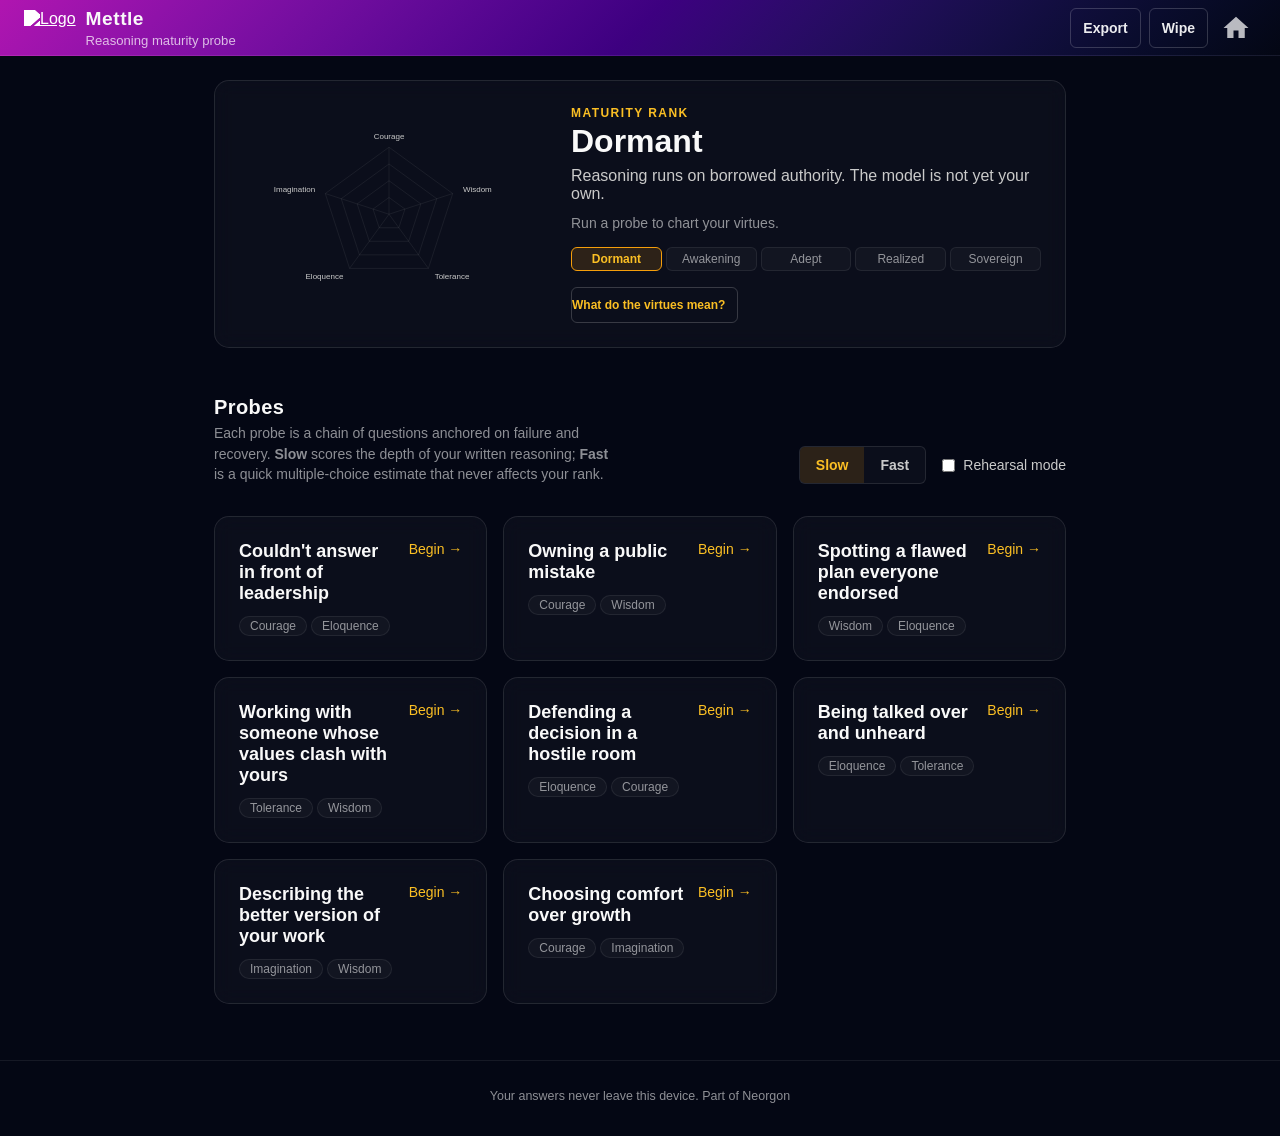
==== index.html @ 820683f6 "feat(header): adopt Neorgon Header Kit (app mode); includes pending viz-kit work" ====
<!DOCTYPE html>
<html lang="en">
<head>
  <meta charset="UTF-8">
  <meta name="viewport" content="width=device-width, initial-scale=1.0">
  <title>Mettle | Reasoning Maturity Probe</title>
  <meta name="description" content="Probe how you reason under pressure. Chained questions anchored on failure and recovery score the depth of your thinking, not the answer you pick.">
  <meta property="og:title" content="Mettle: Reasoning Maturity Probe">
  <meta property="og:description" content="Test your mettle. Earn a maturity rank from how deeply you reason, not what you say.">
  <meta property="og:type" content="website">
  <meta property="og:url" content="https://mettle.neorgon.com/">
  <meta property="og:site_name" content="Neorgon">
  <meta name="twitter:card" content="summary_large_image">
  <meta name="twitter:title" content="Mettle: Reasoning Maturity Probe">
  <meta name="twitter:description" content="Test your mettle. Earn a maturity rank from how deeply you reason.">
  <meta name="robots" content="index, follow">
  <link rel="canonical" href="https://mettle.neorgon.com/">
  <meta property="og:locale" content="en_US">
  <meta name="theme-color" content="#040714">
  <meta property="og:image" content="https://mettle.neorgon.com/og-preview.jpg">
  <meta property="og:image:width" content="1200">
  <meta property="og:image:height" content="630">
  <meta name="twitter:image" content="https://mettle.neorgon.com/og-preview.jpg">
  <link rel="icon" type="image/x-icon" href="https://pub-b597cd281a384f98a47e1f043a6c4160.r2.dev/v1.0.0/favicon.ico" />
  <link rel="stylesheet" href="css/viz.css">
  <link rel="stylesheet" href="css/style.css">
  <!-- Neorgon Header Kit (vendored; ?header=live swaps CSS to CDN) -->
  <script>(function(){var m=location.search.match(/[?&]theme=([\w-]+)/)||document.cookie.match(/(?:^|;\s*)neo_theme=([\w-]+)/);if(m&&m[1]!=='default')document.documentElement.dataset.theme=decodeURIComponent(m[1]);})();</script>
  <link rel="stylesheet" href="css/neorgon-header.css">
  <link rel="stylesheet" href="css/neorgon-themes.css">
  <link rel="stylesheet" href="https://pub-b597cd281a384f98a47e1f043a6c4160.r2.dev/v1.0.0/header/season.css">
  <script defer src="js/neorgon-header.js"></script>
  <script type="application/ld+json">
  {
    "@context": "https://schema.org",
    "@type": "WebApplication",
    "name": "Mettle",
    "description": "A reasoning maturity probe. Chained questions anchored on failure and recovery score the depth of your thinking and chart it across five virtues.",
    "url": "https://mettle.neorgon.com/",
    "applicationCategory": "EducationalApplication",
    "operatingSystem": "Any",
    "offers": { "@type": "Offer", "price": "0", "priceCurrency": "USD" },
    "author": { "@type": "Organization", "name": "Neorgon", "url": "https://neorgon.com/" }
  }
  </script>
</head>
<body>

  <a class="skip-link" href="#main">Skip to content</a>

  <header class="header-bar" data-header-mode="app">
    <div class="header-logo">
      <a href="https://neorgon.com/" target="_blank" rel="noopener noreferrer">
        <img src="https://pub-b597cd281a384f98a47e1f043a6c4160.r2.dev/v1.0.0/energon-classic-logo.png" class="header-logo-img" alt="Logo">
      </a>
      <a href="./" class="header-title-link">
        <h1>Mettle</h1>
        <div class="header-subtitle">Reasoning maturity probe</div>
      </a>
    </div>

    <div class="header-right">
      <nav class="header-actions">
        <button data-keep-mobile class="nav-link" id="exportBtn" title="Download your profile as JSON">Export</button>
        <button data-keep-mobile class="nav-link" id="wipeBtn" title="Erase all local data">Wipe</button>
    
      </nav>
      <a class="header-home" href="https://neorgon.com/" title="neorgon.com" aria-label="Neorgon home">
      <svg viewBox="0 0 24 24" fill="currentColor" xmlns="http://www.w3.org/2000/svg">
      <path d="M10 20v-6h4v6h5v-8h3L12 3 2 12h3v8z"/>
      </svg>
      </a>
    </div>
  </header>

  <main id="main">
    <div class="container">
      <div id="view"></div>
    </div>
  </main>

  <footer class="info-footer">
    Your answers never leave this device. Part of <a class="footer-link" href="https://neorgon.com/">Neorgon</a>
  </footer>

  <script type="module" src="js/app.js"></script>
</body>
</html>
---- css/viz.css ----
/* ══════════════════════════════════════════════════════════════
 * @neorgon/ui — Viz Kit
 * Standardized, dependency-free graph + box assets.
 *
 * Keyed off the _template design tokens (--bg, --surface-1, --border,
 * --accent, --text-*, --radius-*, --space-*). Sites that already load the
 * template CSS inherit them; the block below only *fallbacks* missing ones
 * so the kit also works standalone.
 *
 * Pair with js/viz.js (pure SVG-string builders). All motion is gated
 * behind prefers-reduced-motion. All numbers use tabular-nums.
 * ════════════════════════════════════════════════════════════ */

:root {
  /* Fallbacks — real values come from _template tokens when present. */
  --viz-surface: var(--surface-1, rgba(255, 255, 255, .03));
  --viz-border: var(--border-subtle, rgba(255, 255, 255, .07));
  --viz-border-strong: var(--border, rgba(255, 255, 255, .1));
  --viz-grid: rgba(255, 255, 255, .06);
  --viz-grid-2: rgba(255, 255, 255, .09);
  --viz-ink: var(--text-primary, #f9f9f9);
  --viz-ink-2: var(--text-secondary, #cacaca);
  --viz-ink-mute: var(--text-muted, rgba(255, 255, 255, .55));
  --viz-accent: var(--accent, #0063e5);
  --viz-accent-bright: var(--accent-bright, #0080ff);
  --viz-radius: var(--radius-sm, 6px);
  --viz-mono: var(--mono, ui-monospace, SFMono-Regular, Menlo, Monaco, Consolas, monospace);

  /* Categorical data palette (order matters — used by multi-series charts). */
  --viz-c1: #0080ff;
  --viz-c2: #a78bfa;
  --viz-c3: #34d399;
  --viz-c4: #fbbf24;
  --viz-c5: #f472b6;
  --viz-c6: #22d3ee;
  --viz-c7: #fb923c;
  --viz-c8: #4ade80;

  /* Sequential ramp for heatmaps (low → high). */
  --viz-heat-0: rgba(255, 255, 255, .04);
  --viz-heat-1: rgba(0, 128, 255, .22);
  --viz-heat-2: rgba(0, 128, 255, .42);
  --viz-heat-3: rgba(0, 128, 255, .66);
  --viz-heat-4: rgba(0, 128, 255, .92);
}

/* ── Box: chart frame / panel ──────────────────────────────── */
.viz-panel {
  padding: 12px 14px 8px;
  border-radius: var(--viz-radius);
  background: var(--viz-surface);
  border: 1px solid var(--viz-border);
}
.viz-head {
  display: flex;
  justify-content: space-between;
  align-items: baseline;
  gap: 12px;
  margin-bottom: 6px;
}
.viz-title {
  font-size: .6rem;
  text-transform: uppercase;
  letter-spacing: .11em;
  color: var(--viz-ink-mute);
  font-weight: 600;
}
.viz-scale {
  font-family: var(--viz-mono);
  font-size: .64rem;
  color: var(--viz-ink-2);
  font-variant-numeric: tabular-nums;
}
.viz-svg { display: block; width: 100%; height: auto; overflow: visible; }

/* ── Box: stat grid (KPI tiles) ────────────────────────────── */
.viz-stats {
  display: flex;
  flex-wrap: wrap;
  gap: var(--space-2, 8px);
}
.viz-stat {
  flex: 1;
  min-width: 80px;
  display: flex;
  flex-direction: column;
  gap: 3px;
  padding: 9px 12px;
  border-radius: var(--viz-radius);
  background: var(--viz-surface);
  border: 1px solid var(--viz-border);
}
.viz-stat__label {
  font-size: .58rem;
  text-transform: uppercase;
  letter-spacing: .11em;
  color: var(--viz-ink-mute);
}
.viz-stat__value {
  font-family: var(--viz-mono);
  font-size: 1.05rem;
  font-weight: 600;
  color: var(--viz-ink);
  font-variant-numeric: tabular-nums;
  line-height: 1;
}
.viz-stat__delta { font-size: .64rem; font-weight: 600; font-variant-numeric: tabular-nums; }
.viz-stat__delta--up { color: var(--ok, #22c55e); }
.viz-stat__delta--down { color: var(--danger-hover, #f43f5e); }
.viz-stat__delta--flat { color: var(--viz-ink-mute); }

/* ── Shared SVG element classes ────────────────────────────── */
.viz-axis { stroke: var(--viz-border-strong); stroke-width: 1; }
.viz-grid { stroke: var(--viz-grid); stroke-width: 1; }
.viz-ref { stroke: color-mix(in srgb, var(--warn, #f59e0b) 45%, transparent); stroke-width: 1; stroke-dasharray: 3 3; }
.viz-tick {
  font-family: var(--viz-mono);
  font-size: 8px;
  fill: var(--viz-ink-mute);
  letter-spacing: .04em;
}
.viz-label { fill: var(--viz-ink-2); font-size: 11px; }
.viz-value-label {
  font-family: var(--viz-mono);
  font-size: 9px;
  fill: var(--viz-ink-2);
  font-variant-numeric: tabular-nums;
}

/* Bars */
.viz-bar { transition: opacity var(--dur-fast, 120ms); }
.viz-bar:hover { opacity: .82; }

/* Line / area */
.viz-line { fill: none; stroke-width: 1.6; stroke-linejoin: round; stroke-linecap: round; }
.viz-dot { stroke: var(--bg, #040714); stroke-width: 1; }

/* Radar */
.viz-radar-ring { fill: none; stroke: var(--viz-grid-2); }
.viz-radar-spoke { stroke: var(--viz-grid-2); }
.viz-radar-area { fill-opacity: .18; stroke-width: 2; stroke-linejoin: round; }

/* Gauge / ring */
.viz-gauge-track { fill: none; stroke: var(--viz-grid-2); }
.viz-gauge-fill { fill: none; stroke-linecap: round; }
.viz-gauge-value {
  font-family: var(--viz-mono);
  font-weight: 700;
  fill: var(--viz-ink);
  font-variant-numeric: tabular-nums;
}

/* Donut */
.viz-donut-seg { transition: opacity var(--dur-fast, 120ms); }
.viz-donut-seg:hover { opacity: .82; }
.viz-donut-center {
  font-family: var(--viz-mono);
  font-weight: 700;
  fill: var(--viz-ink);
  font-variant-numeric: tabular-nums;
}

/* Heatmap */
.viz-cell { transition: opacity var(--dur-fast, 120ms); }
.viz-cell:hover { opacity: .75; }

/* ── Fun effects (opt-in, reduced-motion gated) ────────────── */
/* ping — a data point radiates outward */
.viz-fx-ping { transform-box: fill-box; transform-origin: center; animation: viz-ping 1.8s ease-out infinite; }
@keyframes viz-ping {
  0%   { transform: scale(1);   opacity: .9; }
  100% { transform: scale(3.2); opacity: 0; }
}

/* sweep — radar-style rotating wedge */
.viz-fx-sweep { animation: viz-spin 8s linear infinite; }
@keyframes viz-spin { to { transform: rotate(360deg); } }

/* draw-line — path traces itself in on mount */
.viz-fx-draw {
  stroke-dasharray: var(--viz-len, 1000);
  stroke-dashoffset: var(--viz-len, 1000);
  animation: viz-draw 1.1s var(--ease-snap, cubic-bezier(.34, 1.56, .64, 1)) forwards;
}
@keyframes viz-draw { to { stroke-dashoffset: 0; } }

/* area-in — gradient area fades/rises in */
.viz-fx-area-in { animation: viz-area-in .5s ease-out both; transform-origin: bottom; }
@keyframes viz-area-in { from { opacity: 0; transform: scaleY(.6); } to { opacity: 1; transform: scaleY(1); } }

/* grow — bars/segments scale up from their baseline */
.viz-fx-grow { transform-box: fill-box; transform-origin: bottom; animation: viz-grow .5s var(--ease-snap, cubic-bezier(.34, 1.56, .64, 1)) both; }
@keyframes viz-grow { from { transform: scaleY(0); } to { transform: scaleY(1); } }

/* pulse — soft attention pulse for a highlighted node */
.viz-fx-pulse { animation: viz-pulse 2s ease-in-out infinite; }
@keyframes viz-pulse { 0%, 100% { opacity: 1; } 50% { opacity: .45; } }

@media (prefers-reduced-motion: reduce) {
  .viz-fx-ping, .viz-fx-sweep, .viz-fx-draw, .viz-fx-area-in, .viz-fx-grow, .viz-fx-pulse {
    animation: none;
  }
  .viz-fx-draw { stroke-dashoffset: 0; }
}

/* ── States: skeleton / empty / error ──────────────────────── */
.viz-skeleton {
  height: var(--viz-skel-h, 120px);
  border-radius: var(--viz-radius);
  background: linear-gradient(90deg, var(--viz-surface) 25%, var(--surface-2, rgba(255,255,255,.06)) 50%, var(--viz-surface) 75%);
  background-size: 200% 100%;
  animation: viz-shimmer 1.5s ease-in-out infinite;
}
@keyframes viz-shimmer { to { background-position: -200% 0; } }
@media (prefers-reduced-motion: reduce) { .viz-skeleton { animation: none; } }
.viz-empty, .viz-error {
  padding: 20px 14px;
  text-align: center;
  font-size: var(--text-sm, .875rem);
  border-radius: var(--viz-radius);
  border: 1px dashed var(--viz-border);
  background: var(--viz-surface);
}
.viz-empty { color: var(--viz-ink-mute); }
.viz-error { color: var(--danger-hover, #f43f5e); border-color: color-mix(in srgb, var(--danger-hover, #f43f5e) 40%, transparent); }
---- css/style.css ----
/* ── Reset & base ──────────────────────────────────────────── */
*, *::before, *::after { margin: 0; padding: 0; box-sizing: border-box; }

/*
 * ── Design tokens ─────────────────────────────────────────────
 *
 *  Colors
 *  bg:                 #040714
 *  surface-1 (cards):  rgba(255,255,255,.03)
 *  surface-2 (hover):  rgba(255,255,255,.06)
 *  border-subtle:      rgba(255,255,255,.07)
 *  border:             rgba(255,255,255,.1)
 *  border-strong:      rgba(255,255,255,.22)
 *  blue accent:        #0063e5
 *  blue accent bright: #0080ff
 *  text primary:       #f9f9f9
 *  text secondary:     #cacaca
 *  text muted:         rgba(255,255,255,.55)
 *  header gradient:    in oklch 135deg, #B015B0 0%, #3D0080 50%, #040714 100%
 *
 *  Typography scale (rem)
 *  --text-xs: 0.75    --text-sm: 0.875   --text-base: 1
 *  --text-lg: 1.125   --text-xl: 1.25    --text-2xl: 1.5
 *  font stack: 'Avenir Next', -apple-system, BlinkMacSystemFont,
 *              'Segoe UI', Roboto, Oxygen, Ubuntu, Cantarell, sans-serif
 *
 *  Spacing scale (4px grid)
 *  --space-1: 4px   --space-2: 8px   --space-3: 12px   --space-4: 16px
 *  --space-6: 24px  --space-8: 32px
 *
 *  Radii
 *  --radius-sm: 6px   --radius: 10px   --radius-lg: 15px
 *
 *  Easing
 *  --ease-snap: cubic-bezier(0.34, 1.56, 0.64, 1)  (spring/overshoot)
 *  --dur-fast: 120ms   --dur: 200ms
 *
 *  UI primitives
 *  --control-height: 44px   (touch minimum)
 *  --control-height-sm: 36px
 *  --z-sticky-header: 200   --z-modal: 400   --z-toast: 500
 */

:root {
  --bg: #040714;
  --surface-1: rgba(255,255,255,.03);
  --surface-2: rgba(255,255,255,.06);
  --surface-toast: #1a1730;
  --border-subtle: rgba(255,255,255,.07);
  --border: rgba(255,255,255,.1);
  --border-strong: rgba(255,255,255,.22);
  --text-primary: #f9f9f9;
  --text-secondary: #cacaca;
  --text-muted: rgba(255,255,255,.55);
  --accent: #f59e0b;
  --accent-bright: #fbbf24;
  --accent-soft: rgba(245, 158, 11, .14);
  --danger: #e11d48;
  --danger-hover: #f43f5e;
  --font: 'Avenir Next', -apple-system, BlinkMacSystemFont, 'Segoe UI', Roboto, Oxygen, Ubuntu, Cantarell, sans-serif;
  --text-xs: 0.75rem; --text-sm: 0.875rem; --text-base: 1rem;
  --text-lg: 1.125rem; --text-xl: 1.25rem; --text-2xl: 1.5rem;
  --space-1: 4px; --space-2: 8px; --space-3: 12px; --space-4: 16px;
  --space-6: 24px; --space-8: 32px;
  --radius-sm: 6px; --radius: 10px; --radius-lg: 15px;
  --ease-snap: cubic-bezier(0.34, 1.56, 0.64, 1);
  --dur-fast: 120ms; --dur: 200ms;
  --control-height: 44px;
  --control-height-sm: 36px;
  --shadow-card: 0 12px 28px rgba(15, 23, 42, 0.5);
  --shadow-modal: 0 24px 48px rgba(2, 6, 23, 0.58);
  --z-sticky-header: 200;
  --z-modal: 400;
  --z-toast: 500;
}

html { height: 100%; }
body {
  font-family: var(--font);
  background: var(--bg);
  min-height: 100%;
  color: var(--text-primary);
  display: flex; flex-direction: column;
}

body.modal-open {
  overflow: hidden;
}

main#main {
  flex: 1;
  display: flex;
  flex-direction: column;
  min-height: 0;
  width: 100%;
}

/* ── Layout ────────────────────────────────────────────────── */
/*
 * GOTCHA: body { display:flex; flex-direction:column } + margin: 0 auto
 * on a child collapses its width — always pair with width: 100%.
 *
 * GOTCHA: External images (YouTube ggpht, Gravatar, etc.) may block loading
 * when the Referer header points to localhost or an unknown origin. Fix:
 * 1. Add <meta name="referrer" content="no-referrer"> in <head> (global)
 * 2. Or add referrerpolicy="no-referrer" on each <img> tag
 */
.container {
  max-width: 900px;
  width: 100%;
  margin: 0 auto;
  padding: var(--space-6);
  flex: 1;
}

/* Vertical rhythm: use inside .container or nested regions */
.stack {
  display: flex;
  flex-direction: column;
  gap: var(--space-6);
}
.stack--tight { gap: var(--space-4); }
.stack--loose { gap: var(--space-8); }

/* Page section: title row + body (replaces “card everything” for grouping) */
.section {
  display: flex;
  flex-direction: column;
  gap: var(--space-4);
}
.section__header {
  display: flex;
  flex-wrap: wrap;
  align-items: flex-end;
  justify-content: space-between;
  gap: var(--space-4);
}
.section__titles {
  display: flex;
  flex-direction: column;
  gap: var(--space-1);
  min-width: 0;
}
.section__title {
  font-size: var(--text-xl);
  font-weight: 600;
  letter-spacing: 0.02em;
  color: var(--text-primary);
}
.section__lead {
  font-size: var(--text-sm);
  color: var(--text-muted);
  line-height: 1.45;
  max-width: 52ch;
}
.section__lead code {
  font-family: ui-monospace, SFMono-Regular, Menlo, Monaco, Consolas, "Liberation Mono", monospace;
  font-size: 0.92em;
  color: var(--text-secondary);
}
.stack > .card { margin-bottom: 0; }
.toolbar {
  display: flex;
  flex-wrap: wrap;
  align-items: center;
  gap: var(--space-2);
}

nav {
  display: flex;
  align-items: center;
  gap: var(--space-2);
}

/* ── Buttons (canonical) ─────────────────────────────────────
 * Use .btn + a variant. Aliases: .nav-link = toolbar ghost; .auth-* map below.
 */
.btn {
  display: inline-flex;
  align-items: center;
  justify-content: center;
  gap: var(--space-2);
  min-height: var(--control-height);
  padding: 0 var(--space-4);
  border-radius: var(--radius-sm);
  font-family: inherit;
  font-size: var(--text-sm);
  font-weight: 600;
  line-height: 1.2;
  text-decoration: none;
  cursor: pointer;
  border: 1px solid transparent;
  background: transparent;
  color: var(--text-primary);
  transition:
    background-color var(--dur),
    color var(--dur),
    border-color var(--dur),
    box-shadow var(--dur),
    transform var(--dur-fast);
  -webkit-tap-highlight-color: transparent;
}
.btn:disabled,
.btn[aria-disabled="true"] {
  opacity: 0.45;
  cursor: not-allowed;
  pointer-events: none;
}
.btn--sm {
  min-height: var(--control-height-sm);
  padding: 0 var(--space-3);
  font-size: var(--text-xs);
}
.btn--block { width: 100%; }
.btn--icon {
  min-width: var(--control-height);
  padding: 0;
}
.btn--primary {
  background: var(--accent);
  color: #fff;
  border-color: transparent;
}
.btn--primary:hover { background: var(--accent-bright); }
.btn--secondary {
  background: var(--surface-2);
  color: var(--text-primary);
  border-color: var(--border-strong);
}
.btn--secondary:hover {
  background: rgba(255, 255, 255, 0.1);
}
.btn--ghost {
  background: transparent;
  color: rgba(255,255,255,0.92);
  border-color: rgba(255,255,255,0.18);
}
.btn--ghost:hover {
  background: rgba(255,255,255,0.1);
  color: #fff;
}
.btn--danger {
  background: var(--danger);
  color: #fff;
  border-color: transparent;
}
.btn--danger:hover { background: var(--danger-hover); }

/* Toolbar ghost (header nav) — same as .btn.btn--ghost.btn--sm */
.nav-link {
  display: inline-flex;
  align-items: center;
  justify-content: center;
  min-height: var(--control-height);
  padding: 0 var(--space-3);
  border: 1px solid rgba(255,255,255,0.18);
  border-radius: var(--radius-sm);
  background: transparent;
  color: rgba(255,255,255,0.92);
  cursor: pointer;
  font-family: inherit;
  font-size: var(--text-sm);
  font-weight: 600;
  transition: background-color var(--dur), color var(--dur), border-color var(--dur);
}
.nav-link:hover {
  background: rgba(255,255,255,0.1);
  color: #fff;
}

.auth-toggle {
  display: flex;
  align-items: center;
  justify-content: center;
  min-width: var(--control-height);
  min-height: var(--control-height);
  padding: 0;
  border: 1px solid rgba(255,255,255,0.18);
  border-radius: var(--radius-sm);
  background: transparent;
  color: rgba(255,255,255,0.92);
  cursor: pointer;
  font-family: inherit;
  transition: background-color var(--dur), color var(--dur), border-color var(--dur);
}
.auth-toggle:hover {
  background: rgba(255,255,255,0.1);
  color: #fff;
}
.auth-toggle svg {
  width: 22px;
  height: 22px;
  flex-shrink: 0;
  display: block;
}
.auth-toggle.logged-in { color: var(--accent); }
.auth-toggle.logged-in svg circle:nth-of-type(2) {
  fill: currentColor;
  stroke: none;
}

/* ── Sheet (inline panel under header) — not a modal ─────────
 * Use for auth, filters, compact forms. No backdrop; page scrolls.
 * For blocking overlays use .modal below.
 */
.auth-panel {
  background: rgba(255,255,255,0.02);
  border-bottom: 1px solid var(--border-subtle);
  max-height: 0;
  overflow: hidden;
  transition: max-height 0.3s ease-out;
}
.auth-panel.open { max-height: 300px; }
.auth-panel-inner {
  padding: var(--space-6);
  max-width: 400px;
  margin: 0 auto;
}
.auth-tabs {
  display: flex;
  gap: var(--space-2);
  margin-bottom: var(--space-4);
}
.auth-tab {
  flex: 1;
  min-height: var(--control-height-sm);
  padding: 0 var(--space-4);
  border: 1px solid var(--border);
  border-radius: var(--radius-sm);
  background: transparent;
  color: var(--text-muted);
  cursor: pointer;
  font-family: inherit;
  font-size: var(--text-sm);
  font-weight: 600;
  transition: background-color var(--dur), color var(--dur), border-color var(--dur);
}
.auth-tab.active {
  background: var(--surface-2);
  color: var(--text-primary);
  border-color: var(--border-strong);
}
.auth-form input {
  width: 100%;
  padding: var(--space-3) var(--space-4);
  margin-bottom: var(--space-3);
  border: 1px solid var(--border);
  border-radius: var(--radius-sm);
  background: var(--surface-1);
  color: var(--text-primary);
  font-size: var(--text-sm);
  font-family: inherit;
}
.auth-submit {
  width: 100%;
  min-height: var(--control-height);
  padding: 0 var(--space-4);
  border: none;
  border-radius: var(--radius-sm);
  background: var(--accent);
  color: #fff;
  font-family: inherit;
  font-weight: 600;
  font-size: var(--text-sm);
  cursor: pointer;
  transition: background-color var(--dur);
}
.auth-submit:hover { background: var(--accent-bright); }
#authUser {
  display: flex;
  align-items: center;
  justify-content: space-between;
  gap: var(--space-4);
}
.auth-username {
  color: var(--text-primary);
  font-weight: 600;
}
.auth-logout {
  min-height: var(--control-height-sm);
  padding: 0 var(--space-3);
  border: 1px solid var(--border);
  border-radius: var(--radius-sm);
  background: transparent;
  color: var(--text-muted);
  cursor: pointer;
  font-family: inherit;
  font-size: var(--text-sm);
  font-weight: 600;
  transition: background-color var(--dur), color var(--dur), border-color var(--dur);
}
.auth-logout:hover {
  background: var(--surface-2);
  color: var(--text-primary);
}
.auth-divider {
  height: 1px;
  background: var(--border-subtle);
}

/* ── Modal (blocking overlay) ──────────────────────────────── */
.modal[hidden] {
  display: none !important;
}
.modal {
  position: fixed;
  inset: 0;
  z-index: var(--z-modal);
  display: flex;
  align-items: center;
  justify-content: center;
  padding: var(--space-4);
}
.modal__backdrop {
  position: absolute;
  inset: 0;
  background: rgba(2, 4, 12, 0.72);
  backdrop-filter: blur(4px);
}
.modal__dialog {
  position: relative;
  z-index: 1;
  display: flex;
  flex-direction: column;
  width: min(100%, 440px);
  max-height: min(88vh, 560px);
  overflow: hidden;
  background: var(--surface-1);
  border: 1px solid var(--border-strong);
  border-radius: var(--radius-lg);
  box-shadow: var(--shadow-modal);
}
.modal__header {
  display: flex;
  align-items: center;
  justify-content: space-between;
  gap: var(--space-4);
  padding: var(--space-4) var(--space-6);
  border-bottom: 1px solid var(--border-subtle);
}
.modal__header h2 {
  font-size: var(--text-lg);
  font-weight: 600;
  color: var(--text-primary);
}
.modal__body {
  padding: var(--space-6);
  overflow: auto;
  font-size: var(--text-sm);
  color: var(--text-secondary);
  line-height: 1.55;
}
.modal__body code {
  font-family: ui-monospace, SFMono-Regular, Menlo, Monaco, Consolas, "Liberation Mono", monospace;
  font-size: 0.9em;
  color: var(--text-primary);
}
.modal__footer {
  display: flex;
  flex-wrap: wrap;
  justify-content: flex-end;
  gap: var(--space-2);
  padding: var(--space-4) var(--space-6);
  border-top: 1px solid var(--border-subtle);
}

/* ── Card ──────────────────────────────────────────────────── */
/*
 * GOTCHA: backdrop-filter creates a stacking context — dropdowns inside
 * a card can be clipped by a later card's stacking context. Fix by adding
 * position: relative; z-index: 10 to the card that owns the open dropdown.
 *
 * Default: static surface (no hover lift — avoids generic “dashboard demo”).
 * Use .card--interactive for raised hover + entrance motion.
 */
.card {
  background: var(--surface-1);
  border: 1px solid var(--border);
  border-radius: var(--radius-lg);
  padding: var(--space-6);
  margin-bottom: var(--space-6);
  backdrop-filter: blur(10px);
  transition: border-color var(--dur), box-shadow var(--dur);
}
.card:hover {
  border-color: var(--border-strong);
  box-shadow: 0 8px 20px rgba(15, 23, 42, 0.45);
}
.card--interactive {
  transition:
    transform var(--dur) ease-out,
    box-shadow var(--dur) ease-out,
    border-color var(--dur);
  animation: fadeIn 0.35s ease-out both;
}
.card--interactive:hover {
  transform: translateY(-3px);
  box-shadow: var(--shadow-card);
  border-color: var(--border-strong);
}
.card--enter {
  animation: fadeIn 0.35s ease-out both;
}
.card--flat:hover {
  box-shadow: none;
}

/* ── Button press feedback ─────────────────────────────────── */
button:active,
.btn:active,
.nav-link:active,
.auth-toggle:active,
.auth-tab:active,
.auth-submit:active,
.auth-logout:active {
  transform: scale(0.98);
  transition-duration: var(--dur-fast);
}

@keyframes fadeIn {
  from { opacity: 0; transform: translateY(6px); }
  to   { opacity: 1; transform: translateY(0); }
}

/* ── Skeleton loading ──────────────────────────────────────── */
@keyframes shimmer { to { background-position: -200% 0; } }
.skeleton {
  background: linear-gradient(90deg, var(--surface-1) 25%, var(--surface-2) 50%, var(--surface-1) 75%);
  background-size: 200% 100%;
  animation: shimmer 1.5s ease-in-out infinite;
  border-radius: var(--radius);
}

/* ── Toast ─────────────────────────────────────────────────── */
.toast {
  position: fixed;
  bottom: var(--space-6);
  right: var(--space-6);
  z-index: var(--z-toast);
  max-width: min(360px, calc(100vw - var(--space-8)));
  background: var(--surface-toast);
  border: 1px solid var(--border);
  border-radius: var(--radius);
  padding: var(--space-3) var(--space-4);
  font-size: var(--text-sm);
  color: var(--text-primary);
  box-shadow: var(--shadow-card);
  pointer-events: none;
  transform: translateY(8px);
  opacity: 0;
  transition: opacity 0.2s ease-out, transform 0.2s ease-out;
}
.toast.visible {
  opacity: 1;
  transform: translateY(0);
}

/* ── Footer ────────────────────────────────────────────────── */
.info-footer {
  text-align: center;
  padding: var(--space-6) var(--space-6) 28px;
  color: var(--text-muted);
  font-size: .78em;
  line-height: 1.8;
  border-top: 1px solid var(--border-subtle);
  margin-top: var(--space-8);
}
.footer-link {
  color: var(--text-muted);
  text-decoration: none;
  transition: color var(--dur);
}
.footer-link:hover,
.footer-link:focus-visible {
  color: var(--text-secondary);
  text-decoration: underline;
}

/* ── Focus styles ──────────────────────────────────────────── */
:focus-visible {
  outline: 2px solid var(--accent-bright);
  outline-offset: 2px;
}

/* ── Skip link ─────────────────────────────────────────────── */
.skip-link {
  position: absolute;
  top: -100%;
  left: var(--space-4);
  z-index: 1000;
  padding: var(--space-2) var(--space-4);
  background: var(--accent-bright);
  color: #000;
  font-weight: 600;
  font-size: var(--text-sm);
  border-radius: 0 0 var(--radius-sm) var(--radius-sm);
  text-decoration: none;
  transition: top var(--dur);
}
.skip-link:focus { top: 0; }

/* ── Reduced motion ────────────────────────────────────────── */
@media (prefers-reduced-motion: reduce) {
  *, *::before, *::after {
    animation-duration: 0.01ms !important;
    animation-iteration-count: 1 !important;
    transition-duration: 0.01ms !important;
  }
  .card--interactive:hover { transform: none; }
}

/* ── Responsive ────────────────────────────────────────────── */
@media (max-width: 600px) {
  .container { padding: var(--space-4); }
  .toast {
    left: var(--space-4);
    right: var(--space-4);
    max-width: none;
  }
}

/* ── Mettle ───────────────────────────────────────────────────── */
.eyebrow {
  font-size: var(--text-xs); text-transform: uppercase; letter-spacing: .12em;
  color: var(--accent-bright); font-weight: 600; margin: 0 0 var(--space-1);
}

/* Compass hero */
.compass__hero {
  display: grid; grid-template-columns: 300px 1fr; gap: var(--space-8);
  align-items: center; margin-bottom: var(--space-8);
}
.compass__radar { display: flex; justify-content: center; }
.rank-name { font-size: 2rem; line-height: 1.1; margin: 0 0 var(--space-2); }
.rank-blurb { color: var(--text-secondary); margin: 0 0 var(--space-3); }
.dominant { color: var(--text-muted); font-size: var(--text-sm); margin: 0 0 var(--space-4); }
.dominant strong { color: var(--accent-bright); }

.rank-scale { list-style: none; display: flex; gap: var(--space-1); padding: 0; margin: 0; flex-wrap: wrap; }
.rank-pip {
  flex: 1 1 0; min-width: 64px; text-align: center; font-size: var(--text-xs);
  padding: var(--space-1) var(--space-2); border-radius: var(--radius-sm);
  background: var(--surface-1); border: 1px solid var(--border-subtle); color: var(--text-muted);
}
.rank-pip.is-current {
  background: var(--accent-soft); border-color: var(--accent); color: var(--accent-bright); font-weight: 600;
}

/* Radar — now rendered by the Neorgon Viz Kit (viz.radar). */
.compass__radar .viz-svg { width: 100%; max-width: 340px; height: auto; }

/* Theme grid */
.theme-grid {
  display: grid; grid-template-columns: repeat(auto-fill, minmax(260px, 1fr));
  gap: var(--space-4); margin-top: var(--space-4);
}
.theme-card {
  text-align: left; cursor: pointer; display: flex; flex-direction: column; gap: var(--space-3);
  color: var(--text-primary); font-family: var(--font); margin-bottom: 0;
}
.theme-card__top { display: flex; justify-content: space-between; align-items: flex-start; gap: var(--space-3); }
.theme-card h3 { font-size: var(--text-lg); margin: 0; }
.theme-card.is-done { border-color: var(--accent); }
.theme-score {
  font-size: var(--text-xl); font-weight: 700; color: var(--accent-bright);
  background: var(--accent-soft); border-radius: var(--radius-sm); padding: 2px 10px; min-width: 44px; text-align: center;
}
.theme-go { font-size: var(--text-sm); color: var(--accent-bright); white-space: nowrap; }
.tags { display: flex; flex-wrap: wrap; gap: var(--space-1); }
.tag {
  font-size: var(--text-xs); color: var(--text-muted); background: var(--surface-1);
  border: 1px solid var(--border-subtle); border-radius: 999px; padding: 2px 10px;
}
.rehearse { display: flex; align-items: center; gap: var(--space-2); font-size: var(--text-sm); color: var(--text-secondary); cursor: pointer; }
.rehearse input { accent-color: var(--accent); }

/* Probe runner */
.probe__card { margin-top: var(--space-4); max-width: 720px; }
.probe__head { display: flex; justify-content: space-between; align-items: center; gap: var(--space-4); margin-bottom: var(--space-4); }
.steps { display: flex; gap: 6px; }
.step { width: 28px; height: 4px; border-radius: 2px; background: var(--border); }
.step.done { background: var(--accent); }
.step.current { background: var(--accent-bright); }
.probe__kind { font-size: var(--text-xs); text-transform: uppercase; letter-spacing: .1em; color: var(--text-muted); margin: 0 0 var(--space-2); }
.probe__prompt { font-size: var(--text-xl); line-height: 1.35; margin: 0 0 var(--space-4); }
.probe__answer {
  width: 100%; background: var(--surface-1); border: 1px solid var(--border);
  border-radius: var(--radius); color: var(--text-primary); font-family: var(--font);
  font-size: var(--text-base); padding: var(--space-3); resize: vertical; line-height: 1.5;
}
.probe__answer:focus { outline: none; border-color: var(--accent); }
.probe__conf { margin: var(--space-4) 0; }
.probe__conf label { display: block; font-size: var(--text-sm); color: var(--text-secondary); margin-bottom: var(--space-2); }
.probe__conf input[type="range"] { width: 100%; accent-color: var(--accent); }
.probe__actions { display: flex; justify-content: space-between; align-items: center; gap: var(--space-4); }
.probe__hint { font-size: var(--text-xs); color: var(--text-muted); }

/* Result */
.result__head { display: flex; gap: var(--space-6); align-items: center; margin: var(--space-4) 0 var(--space-6); }
.result__score { display: flex; align-items: baseline; gap: 2px; }
.result__score .big { font-size: 3.2rem; font-weight: 800; color: var(--accent-bright); line-height: 1; }
.result__score .of { color: var(--text-muted); }
.result__head h2 { margin: 0 0 var(--space-2); }
.consistency { font-size: var(--text-sm); margin: 0 0 var(--space-3); }
.consistency.ok { color: var(--text-muted); }
.consistency.warn { color: var(--accent-bright); }
.result__subtitle { margin: 0 0 var(--space-3); font-size: var(--text-lg); }
.trace-list { list-style: none; padding: 0; margin: 0; display: flex; flex-direction: column; gap: var(--space-3); }
.trace {
  background: var(--surface-1); border: 1px solid var(--border-subtle);
  border-radius: var(--radius); padding: var(--space-4);
}
.trace__head { display: flex; justify-content: space-between; align-items: center; gap: var(--space-3); margin-bottom: var(--space-2); }
.trace__kind { font-size: var(--text-xs); text-transform: uppercase; letter-spacing: .1em; color: var(--text-muted); }
.trace__level { font-size: var(--text-xs); font-weight: 600; border-radius: 999px; padding: 2px 10px; }
.lvl-0 { background: rgba(255,255,255,.06); color: var(--text-muted); }
.lvl-1 { background: rgba(245,158,11,.10); color: #d9a441; }
.lvl-2 { background: rgba(245,158,11,.16); color: #e0ab4e; }
.lvl-3 { background: rgba(245,158,11,.24); color: var(--accent-bright); }
.lvl-4 { background: rgba(251,191,36,.30); color: #fcd34d; }
.trace__q { color: var(--text-secondary); font-size: var(--text-sm); margin: 0 0 var(--space-2); }
.trace__a { color: var(--text-primary); margin: 0; white-space: pre-wrap; }

@media (max-width: 640px) {
  .compass__hero { grid-template-columns: 1fr; text-align: center; }
  .compass__radar { order: -1; }
  .rank-scale { justify-content: center; }
  .result__head { flex-direction: column; align-items: flex-start; }
}

/* ── Mode toggle ──────────────────────────────────────────────── */
.probe-controls { gap: var(--space-4); }
.mode-toggle {
  display: inline-flex; border: 1px solid var(--border); border-radius: var(--radius-sm);
  overflow: hidden; background: var(--surface-1);
}
.mode-btn {
  font-family: var(--font); font-size: var(--text-sm); font-weight: 600;
  color: var(--text-secondary); background: transparent; border: none; cursor: pointer;
  padding: 6px 16px; min-height: var(--control-height-sm); transition: background var(--dur), color var(--dur);
}
.mode-btn.is-active { background: var(--accent-soft); color: var(--accent-bright); }
.mode-btn:not(.is-active):hover { color: var(--text-primary); }

.virtues-link { margin-top: var(--space-4); padding-left: 0; align-self: flex-start; color: var(--accent-bright); }

/* Fast/measured score distinction */
.theme-score.is-fast { background: rgba(255,255,255,.07); color: var(--text-secondary); }
.result__score.is-fast .big { color: var(--text-secondary); }

/* ── Fast-mode options ────────────────────────────────────────── */
.fast-opts { display: flex; flex-direction: column; gap: var(--space-2); margin-bottom: var(--space-2); }
.fast-opt {
  text-align: left; font-family: var(--font); font-size: var(--text-base); color: var(--text-secondary);
  background: var(--surface-1); border: 1px solid var(--border); border-radius: var(--radius);
  padding: var(--space-3) var(--space-4); cursor: pointer; line-height: 1.4;
  transition: border-color var(--dur), background var(--dur), color var(--dur);
}
.fast-opt:hover { border-color: var(--border-strong); color: var(--text-primary); }
.fast-opt.is-chosen { border-color: var(--accent); background: var(--accent-soft); color: var(--text-primary); }

/* ── Virtues popup ────────────────────────────────────────────── */
.virtues-intro { color: var(--text-secondary); margin: 0 0 var(--space-4); line-height: 1.5; }
.virtue-list { list-style: none; padding: 0; margin: 0; display: flex; flex-direction: column; gap: var(--space-4); }
.virtue-row { display: flex; gap: var(--space-3); align-items: flex-start; }
.virtue-row strong { color: var(--accent-bright); }
.virtue-row p { color: var(--text-secondary); margin: 2px 0 0; font-size: var(--text-sm); line-height: 1.45; }
.virtue-dot { width: 10px; height: 10px; border-radius: 50%; background: var(--accent); margin-top: 6px; flex-shrink: 0; }

/* ── Result trace hint ────────────────────────────────────────── */
.trace__hint { color: var(--text-muted); font-size: var(--text-xs); margin: var(--space-2) 0 0; font-style: italic; }
.consistency.fast { color: var(--text-muted); }

@media (max-width: 640px) {
  .probe-controls { width: 100%; justify-content: space-between; }
}
---- css/neorgon-header.css ----
/* ══════════════════════════════════════════════════════════════
   Neorgon Header Kit — header.css
   Canonical source: packages/neorgon-ui/header/
   Vendored per site as css/neorgon-header.css — do not edit copies.
   Live CDN: https://pub-b597cd281a384f98a47e1f043a6c4160.r2.dev/v1.0.0/header/header.css
   ══════════════════════════════════════════════════════════════ */

:root {
  /* Geometry */
  --header-h: 68px;
  --header-h-app: 56px;
  --header-control-h: 40px; /* every header control (buttons, ⋯, palette, home) shares this height */

  /* Palette — themes override these (see themes.css) */
  --header-bg-start: #B015B0;
  --header-bg-mid: #3D0080;
  --header-bg-end: #040714;
  --header-bg: linear-gradient(in oklch 135deg, var(--header-bg-start) 0%, var(--header-bg-mid) 50%, var(--header-bg-end) 100%);
  --header-glass: rgba(0, 9, 18, .35);
  --header-text: #f9f9f9;
  --header-text-dim: rgba(255, 255, 255, .72);
  --header-border: rgba(255, 255, 255, .07);
  --header-border-strong: rgba(255, 255, 255, .22);
  --header-accent: #e879f9;
  --header-menu-bg: #10142a;
  --header-menu-hover: rgba(255, 255, 255, .08);
}

/* ── Bar ─────────────────────────────────────────────────────── */
.header-bar {
  position: sticky;
  top: 0;
  z-index: var(--z-sticky-header, 200);
  display: flex;
  align-items: center;
  gap: var(--space-3, 12px);
  height: var(--header-h);
  padding: 0 var(--space-6, 24px);
  background: var(--header-bg);
  border-bottom: 1px solid var(--header-border);
  color: var(--header-text);
}

/* Mode: hub — transparent cozy glass, no gradient */
.header-bar[data-header-mode="hub"] {
  background: var(--header-glass);
  backdrop-filter: blur(12px);
  -webkit-backdrop-filter: blur(12px);
}

/* Mode: app — slim, auto-hides on scroll down (JS toggles .header-hidden) */
.header-bar[data-header-mode="app"] {
  height: var(--header-h-app);
  transition: transform .25s ease;
}
.header-bar[data-header-mode="app"].header-hidden {
  transform: translateY(-100%);
}

/* ── Logo block ──────────────────────────────────────────────── */
.header-logo {
  display: flex;
  align-items: center;
  gap: 10px;
  flex-shrink: 0;
  min-width: 0;
}
.header-logo-img {
  height: 36px;
  width: auto;
  flex-shrink: 0;
  display: block;
  filter: brightness(0) invert(1);
  transition: transform .3s cubic-bezier(.34, 1.56, .64, 1);
}
.header-logo-img:hover { transform: scale(1.14) rotate(-9deg); }

.header-title-link { text-decoration: none; color: inherit; min-width: 0; }
.header-logo h1 {
  font-size: 1.2em;
  font-weight: 600;
  letter-spacing: .5px;
  color: var(--header-text);
  white-space: nowrap;
}
.header-subtitle {
  font-size: .82em;
  color: var(--header-text-dim);
  font-weight: 500;
  margin-top: 3px;
  white-space: nowrap;
}

/* ── Right cluster: actions + theme toggle + home ────────────── */
.header-right {
  margin-left: auto;
  display: flex;
  align-items: center;
  gap: var(--space-2, 8px);
  min-width: 0;
}

.header-actions {
  display: flex;
  align-items: center;
  gap: var(--space-2, 8px);
  position: relative; /* overflow .header-menu anchors here */
  min-width: 0;
}
.header-actions .btn,
.header-actions .nav-link {
  white-space: nowrap;
  flex-shrink: 0;
}
/* Uniform control row: direct action children match the icon buttons'
   height so Share / ⋯ / palette / home read as one correlative strip.
   (Direct-child only — items moved into the ⋯ menu keep menu styling.) */
.header-actions > .btn,
.header-actions > .nav-link,
.header-actions > button,
.header-actions > a {
  height: var(--header-control-h);
  min-height: 0; /* neutralize site-level control minimums (e.g. --control-height) */
  box-sizing: border-box;
  display: inline-flex;
  align-items: center;
}

/* ── Theme toggle ────────────────────────────────────────────── */
.header-theme { position: relative; display: flex; }
.header-theme-toggle {
  display: inline-flex;
  align-items: center;
  justify-content: center;
  width: var(--header-control-h);
  height: var(--header-control-h);
  padding: 0;
  border: 1px solid transparent;
  border-radius: 50%;
  background: transparent;
  color: var(--header-text-dim);
  cursor: pointer;
  transition: color .2s, border-color .2s, background .2s;
}
.header-theme-toggle:hover,
.header-theme-toggle[aria-expanded="true"] {
  color: var(--header-text);
  border-color: var(--header-border-strong);
  background: var(--header-menu-hover);
}
.header-theme-toggle svg { width: 20px; height: 20px; display: block; }
[data-theme]:not([data-theme=""]) .header-theme-toggle { color: var(--header-accent); }

/* ── Home icon ───────────────────────────────────────────────── */
.header-home {
  display: flex;
  align-items: center;
  justify-content: center;
  height: var(--header-control-h);
  box-sizing: border-box;
  padding: 5px;
  border-radius: 6px;
  color: var(--header-text-dim);
  text-decoration: none;
  flex-shrink: 0;
  transition: color .2s, background .2s;
}
.header-home:hover { color: var(--header-text); background: var(--header-menu-hover); }
.header-home svg { width: 30px; height: 30px; display: block; }

/* ── Overflow toggle (⋯) — injected by header.js ─────────────── */
.header-overflow { position: relative; display: flex; }
.header-overflow[hidden] { display: none; }
.header-overflow-toggle {
  display: inline-flex;
  align-items: center;
  justify-content: center;
  min-width: 40px;
  height: var(--header-control-h);
  box-sizing: border-box;
  padding: 0 10px;
  border: 1px solid var(--header-border-strong);
  border-radius: 6px;
  background: transparent;
  color: var(--header-text);
  font-size: 1rem;
  font-weight: 700;
  letter-spacing: 1px;
  cursor: pointer;
  transition: background .2s;
}
.header-overflow-toggle:hover,
.header-overflow-toggle[aria-expanded="true"] { background: var(--header-menu-hover); }

/* ── Dropdown menu (overflow + theme + Export▾ groups) ─────────
   Rules: parent gets position:relative; one open at a time; Esc /
   outside click closes; arrow keys navigate (all handled by header.js) */
.header-menu {
  position: absolute;
  top: calc(100% + 6px);
  right: 0;
  min-width: 180px;
  max-height: min(60vh, 320px);
  overflow-y: auto;
  margin: 0;
  padding: 6px;
  list-style: none;
  background: var(--header-menu-bg);
  border: 1px solid var(--header-border-strong);
  border-radius: 10px;
  box-shadow: 0 12px 32px rgba(0, 0, 0, .5);
  display: none;
  z-index: 1;
}
.header-menu.open { display: block; }

.header-menu .btn,
.header-menu .nav-link,
.header-menu button,
.header-menu a {
  display: flex;
  align-items: center;
  gap: 10px;
  width: 100%;
  min-height: 0;
  padding: 10px 12px;
  border: none;
  border-radius: 6px;
  background: none;
  color: var(--header-text);
  font: inherit;
  font-size: .875rem;
  font-weight: 500;
  text-align: left;
  text-decoration: none;
  white-space: nowrap;
  cursor: pointer;
}
.header-menu .btn:hover,
.header-menu .nav-link:hover,
.header-menu button:hover,
.header-menu a:hover,
.header-menu [role="menuitem"]:focus-visible {
  background: var(--header-menu-hover);
  outline: none;
}
.header-menu .badge,
.header-menu [data-badge] { margin-left: auto; }

/* Grouped controls (.header-btn-group divs / navs) moved into the ⋯ menu
   render as stacked rows; group chrome (borders, padding, flex) is stripped. */
.header-menu > div,
.header-menu > nav {
  display: block;
  border: none;
  margin: 0;
  padding: 0;
}
.header-menu > div + div,
.header-menu > nav + nav {
  border-top: 1px solid var(--header-border);
  margin-top: 4px;
  padding-top: 4px;
}
.header-menu > div button,
.header-menu > div a,
.header-menu > nav button,
.header-menu > nav a {
  width: 100%;
  margin: 0;
}

/* Theme menu specifics */
.header-theme-menu .theme-swatch {
  width: 14px;
  height: 14px;
  border-radius: 50%;
  flex-shrink: 0;
  border: 1px solid rgba(255, 255, 255, .25);
}
.header-theme-menu [aria-checked="true"]::after {
  content: "✓";
  margin-left: auto;
  color: var(--header-accent);
}

/* ── Mobile (≤700px): shrink, hide subtitle, JS moves non-kept
   action buttons into the ⋯ overflow menu ────────────────────── */
@media (max-width: 700px) {
  :root { --header-control-h: 36px; }
  .header-bar { padding: 0 var(--space-4, 16px); gap: var(--space-2, 8px); }
  .header-subtitle { display: none; }
  .header-logo h1 { font-size: 1em; }
  .header-logo-img { height: 28px; }
  .header-home svg { width: 26px; height: 26px; }
}

/* ── Reduced motion ──────────────────────────────────────────── */
@media (prefers-reduced-motion: reduce) {
  .header-bar[data-header-mode="app"] { transition: none; }
  .header-logo-img { transition: none; }
}
---- css/neorgon-themes.css ----
/* ══════════════════════════════════════════════════════════════
   Neorgon Header Kit — themes.css
   Theme = pure token overrides applied via <html data-theme="…">.
   Themes are HEADER-SCOPED on purpose: page backgrounds and effects
   stay site-owned. To add a theme: one block here + one entry in
   the THEMES array in header.js.
   ══════════════════════════════════════════════════════════════ */

/* default — magenta nebula. No block needed; :root defaults in
   header.css ARE the default theme. Attribute is removed when
   default is active. */

[data-theme="christmas"] {
  --header-bg-start: #7f1d1d;
  --header-bg-mid: #14532d;
  --header-bg-end: #052e16;
  --header-glass: rgba(5, 46, 22, .45);
  --header-accent: #fbbf24;
  --header-border: rgba(251, 191, 36, .25);
  --header-border-strong: rgba(251, 191, 36, .45);
  --header-text: #fefce8;
  --header-text-dim: rgba(254, 252, 232, .65);
  --header-menu-bg: #14210f;
  --header-menu-hover: rgba(251, 191, 36, .12);
}

[data-theme="matrix"] {
  --header-bg-start: #000000;
  --header-bg-mid: #001a00;
  --header-bg-end: #000000;
  --header-glass: rgba(0, 12, 0, .45);
  --header-accent: #00ff41;
  --header-border: rgba(0, 255, 65, .18);
  --header-border-strong: rgba(0, 255, 65, .4);
  --header-text: #ccffcc;
  --header-text-dim: rgba(0, 255, 65, .6);
  --header-menu-bg: #020a02;
  --header-menu-hover: rgba(0, 255, 65, .1);
}

[data-theme="danger"] {
  --header-bg-start: #450a0a;
  --header-bg-mid: #7f1d1d;
  --header-bg-end: #0c0a0a;
  --header-glass: rgba(69, 10, 10, .45);
  --header-accent: #f59e0b;
  --header-border: rgba(245, 158, 11, .25);
  --header-border-strong: rgba(245, 158, 11, .45);
  --header-text: #fef2f2;
  --header-text-dim: rgba(254, 226, 226, .6);
  --header-menu-bg: #1a0505;
  --header-menu-hover: rgba(245, 158, 11, .12);
}
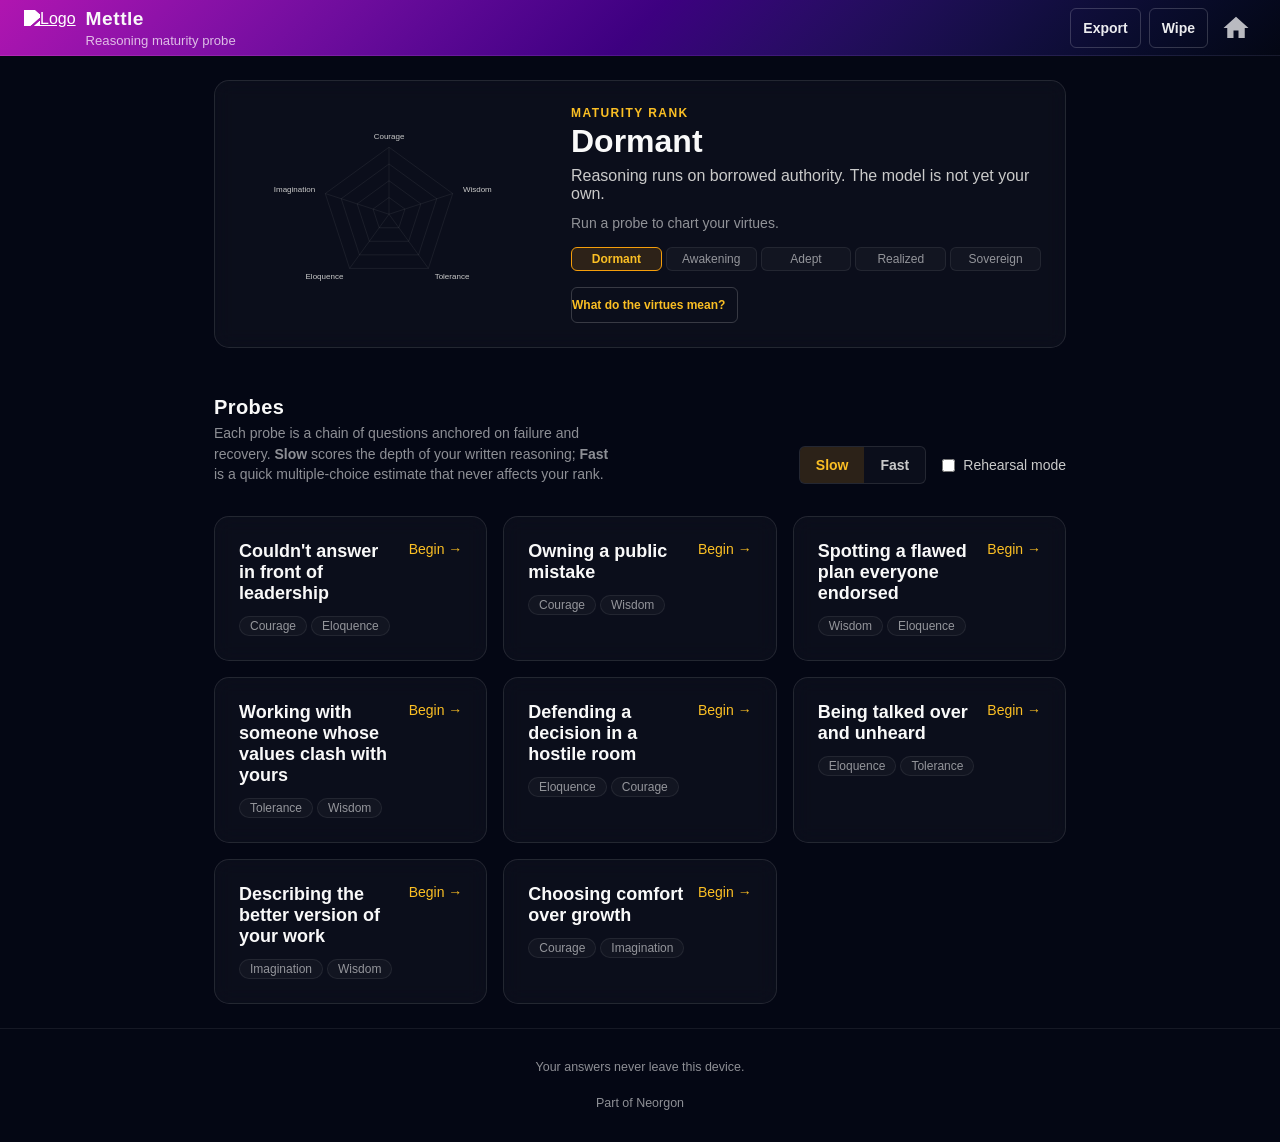
==== commit 56eca024: "Something something dark side" ====
--- a/index.html
+++ b/index.html
@@ -21,15 +21,18 @@
   <meta property="og:image:width" content="1200">
   <meta property="og:image:height" content="630">
   <meta name="twitter:image" content="https://mettle.neorgon.com/og-preview.jpg">
-  <link rel="icon" type="image/x-icon" href="https://pub-b597cd281a384f98a47e1f043a6c4160.r2.dev/v1.0.0/favicon.ico" />
+  <link rel="icon" type="image/x-icon" href="https://cdn.neorgon.org/v1.0.0/favicon.ico" />
   <link rel="stylesheet" href="css/viz.css">
   <link rel="stylesheet" href="css/style.css">
   <!-- Neorgon Header Kit (vendored; ?header=live swaps CSS to CDN) -->
   <script>(function(){var m=location.search.match(/[?&]theme=([\w-]+)/)||document.cookie.match(/(?:^|;\s*)neo_theme=([\w-]+)/);if(m&&m[1]!=='default')document.documentElement.dataset.theme=decodeURIComponent(m[1]);})();</script>
   <link rel="stylesheet" href="css/neorgon-header.css">
   <link rel="stylesheet" href="css/neorgon-themes.css">
-  <link rel="stylesheet" href="https://pub-b597cd281a384f98a47e1f043a6c4160.r2.dev/v1.0.0/header/season.css">
+  <link rel="stylesheet" href="https://cdn.neorgon.org/v1.0.0/header/season.css">
   <script defer src="js/neorgon-header.js"></script>
+  <!-- Neorgon Footer Kit (vendored) — see packages/neorgon-ui/footer/README.md -->
+  <link rel="stylesheet" href="css/neorgon-footer.css">
+  <script defer src="js/neorgon-footer.js"></script>
   <script type="application/ld+json">
   {
     "@context": "https://schema.org",
@@ -51,7 +54,7 @@
   <header class="header-bar" data-header-mode="app">
     <div class="header-logo">
       <a href="https://neorgon.com/" target="_blank" rel="noopener noreferrer">
-        <img src="https://pub-b597cd281a384f98a47e1f043a6c4160.r2.dev/v1.0.0/energon-classic-logo.png" class="header-logo-img" alt="Logo">
+        <img src="https://cdn.neorgon.org/v1.0.0/energon-classic-logo.png" class="header-logo-img" alt="Logo">
       </a>
       <a href="./" class="header-title-link">
         <h1>Mettle</h1>
@@ -79,8 +82,8 @@
     </div>
   </main>
 
-  <footer class="info-footer">
-    Your answers never leave this device. Part of <a class="footer-link" href="https://neorgon.com/">Neorgon</a>
+  <footer class="neo-footer" data-footer-mode="minimal">
+    Your answers never leave this device.
   </footer>
 
   <script type="module" src="js/app.js"></script>
--- a/css/style.css
+++ b/css/style.css
@@ -556,25 +556,8 @@
 }
 
 /* ── Footer ────────────────────────────────────────────────── */
-.info-footer {
-  text-align: center;
-  padding: var(--space-6) var(--space-6) 28px;
-  color: var(--text-muted);
-  font-size: .78em;
-  line-height: 1.8;
-  border-top: 1px solid var(--border-subtle);
-  margin-top: var(--space-8);
-}
-.footer-link {
-  color: var(--text-muted);
-  text-decoration: none;
-  transition: color var(--dur);
-}
-.footer-link:hover,
-.footer-link:focus-visible {
-  color: var(--text-secondary);
-  text-decoration: underline;
-}
+/* Footer owned by the Neorgon Footer Kit (css/neorgon-footer.css).
+   Edit packages/neorgon-ui/footer/ and re-run sync-footer.sh. */
 
 /* ── Focus styles ──────────────────────────────────────────── */
 :focus-visible {
--- a/css/neorgon-header.css
+++ b/css/neorgon-header.css
@@ -2,7 +2,7 @@
    Neorgon Header Kit — header.css
    Canonical source: packages/neorgon-ui/header/
    Vendored per site as css/neorgon-header.css — do not edit copies.
-   Live CDN: https://pub-b597cd281a384f98a47e1f043a6c4160.r2.dev/v1.0.0/header/header.css
+   Live CDN: https://cdn.neorgon.org/v1.0.0/header/header.css
    ══════════════════════════════════════════════════════════════ */
 
 :root {
--- a/css/neorgon-footer.css
+++ b/css/neorgon-footer.css
@@ -0,0 +1,348 @@
+/* ══════════════════════════════════════════════════════════════
+   Neorgon Footer Kit — footer.css
+   Canonical source: packages/neorgon-ui/footer/
+   Vendored per site as css/neorgon-footer.css — do not edit copies.
+   Live CDN: https://cdn.neorgon.org/v1.0.0/footer/footer.css
+   ══════════════════════════════════════════════════════════════ */
+
+:root {
+  /* Geometry */
+  --footer-pad-block: 28px;
+  --footer-pad-block-app: 14px;
+  --footer-max-w: 1100px;
+  --footer-control-h: 32px;
+
+  /* Palette — inherits the header theme tokens so ?theme=matrix and the
+     fleet-wide season.css re-skin the footer too. Fallbacks keep the kit
+     usable on a page that never loads the header kit. */
+  --footer-bg: transparent;
+  --footer-border: var(--header-border, rgba(255, 255, 255, .07));
+  --footer-border-strong: var(--header-border-strong, rgba(255, 255, 255, .22));
+  --footer-text: var(--text-muted, rgba(255, 255, 255, .55));
+  --footer-text-strong: var(--text-secondary, #cacaca);
+  --footer-accent: var(--header-accent, #e879f9);
+  --footer-surface: var(--surface-1, rgba(255, 255, 255, .03));
+  --footer-hover: var(--header-menu-hover, rgba(255, 255, 255, .08));
+
+  --footer-z-top: 150; /* back-to-top: above content, below header (200) and modals (400) */
+}
+
+/* ── Always-at-the-bottom ─────────────────────────────────────
+   Primary: any <body> that owns a .neo-footer becomes a column so
+   the footer's margin-top:auto pins it to the viewport floor on
+   short pages and flows naturally on long ones. Scoped with :has()
+   so sites without the kit are untouched.
+   Fallback (no :has()): the sticky top:100vh trick. It is the
+   fallback rather than the default because several sites set
+   `overflow-x: hidden` on body, which makes body a scroll container
+   and silently breaks sticky. */
+body:has(> .neo-footer) {
+  display: flex;
+  flex-direction: column;
+  min-height: 100vh;
+  min-height: 100dvh;
+}
+body:has(> .neo-footer) > .neo-footer { margin-top: auto; }
+
+@supports not (selector(:has(*))) {
+  body { min-height: 100vh; min-height: 100dvh; }
+  .neo-footer { position: sticky; top: 100vh; }
+}
+
+/* Wrapped layouts: when the footer lives inside a wrapper instead of
+   directly under <body>, footer.js tags the chain and the same
+   column-with-auto-margin applies one level down. */
+body.neo-footer-root {
+  display: flex;
+  flex-direction: column;
+  min-height: 100vh;
+  min-height: 100dvh;
+}
+.neo-footer-host {
+  display: flex;
+  flex-direction: column;
+  flex: 1 1 auto;
+  min-height: 0;
+}
+.neo-footer-host > .neo-footer { margin-top: auto; }
+
+/* Escape hatch: a site whose layout owns its own bottom (full-screen
+   canvas, virtualised scroller) opts out without losing kit styling. */
+.neo-footer[data-stick="off"] { margin-top: 0; position: static; }
+
+/* ── Footer shell ─────────────────────────────────────────────── */
+.neo-footer {
+  width: 100%;
+  flex-shrink: 0;
+  padding: var(--footer-pad-block) var(--space-6, 24px);
+  padding-bottom: calc(var(--footer-pad-block) + env(safe-area-inset-bottom, 0px));
+  background: var(--footer-bg);
+  border-top: 1px solid var(--footer-border);
+  color: var(--footer-text);
+  font-size: .78rem;
+  line-height: 1.7;
+  text-align: center;
+}
+
+.neo-footer-inner {
+  max-width: var(--footer-max-w);
+  margin: 0 auto;
+}
+
+/* Site-authored copy (privacy note, data provenance, disclaimer) */
+.neo-footer-note { margin: 0; }
+.neo-footer-note + .neo-footer-note { margin-top: 6px; }
+
+/* Links — .neo-footer a is styled broadly so retrofitted markup that
+   still uses .footer-link inherits the right treatment for free. */
+.neo-footer a {
+  color: var(--footer-text);
+  text-decoration: none;
+  border-radius: 4px;
+  transition: color var(--dur, 200ms) ease;
+}
+.neo-footer a:hover,
+.neo-footer a:focus-visible { color: var(--footer-text-strong); text-decoration: underline; }
+.neo-footer a:focus-visible { outline: 2px solid var(--footer-accent); outline-offset: 3px; }
+
+/* ── Meta bar (built by footer.js) ────────────────────────────── */
+.neo-footer-bar {
+  display: flex;
+  flex-wrap: wrap;
+  align-items: center;
+  justify-content: center;
+  gap: 6px 12px;
+  max-width: var(--footer-max-w);
+  margin: 0 auto;
+}
+.neo-footer-inner + .neo-footer-bar { margin-top: 14px; }
+
+/* Right-hand cluster in content mode (© stays left) */
+.neo-footer-bar-group {
+  display: flex;
+  flex-wrap: wrap;
+  align-items: center;
+  gap: 6px 12px;
+}
+
+.neo-footer-sep { opacity: .4; user-select: none; }
+
+/* Version / updated stamps — mono + tabular so they never jitter */
+.neo-footer-stamp {
+  font-family: ui-monospace, SFMono-Regular, "SF Mono", Menlo, monospace;
+  font-variant-numeric: tabular-nums;
+  font-size: .95em;
+  opacity: .8;
+}
+
+/* ── Mode: minimal (default) — the one-liner most tool sites use ── */
+.neo-footer[data-footer-mode="minimal"] .neo-footer-bar { font-size: 1em; }
+
+/* ── Mode: app — slim, low-contrast, stays out of the way ───────── */
+.neo-footer[data-footer-mode="app"] {
+  padding-top: var(--footer-pad-block-app);
+  padding-bottom: calc(var(--footer-pad-block-app) + env(safe-area-inset-bottom, 0px));
+  font-size: .72rem;
+  background: var(--footer-surface);
+}
+.neo-footer[data-footer-mode="app"] .neo-footer-inner,
+.neo-footer[data-footer-mode="app"] .neo-footer-bar {
+  max-width: none;
+  display: flex;
+  flex-wrap: wrap;
+  align-items: center;
+  justify-content: center;
+  gap: 4px 12px;
+}
+@media (min-width: 701px) {
+  .neo-footer[data-footer-mode="app"] .neo-footer-inner { justify-content: flex-start; }
+  .neo-footer[data-footer-mode="app"] .neo-footer-bar { justify-content: flex-end; margin-top: 0; }
+  .neo-footer[data-footer-mode="app"] {
+    display: flex;
+    align-items: center;
+    justify-content: space-between;
+    gap: 16px;
+  }
+  .neo-footer[data-footer-mode="app"] .neo-footer-inner { flex: 1 1 auto; }
+}
+
+/* ── Mode: content — brand block + link columns + bottom bar ────── */
+.neo-footer[data-footer-mode="content"] { text-align: left; padding-top: 40px; }
+.neo-footer[data-footer-mode="content"] .neo-footer-inner {
+  display: grid;
+  grid-template-columns: minmax(0, 1.1fr) minmax(0, 2fr);
+  gap: 32px;
+}
+.neo-footer-brand { display: flex; flex-direction: column; gap: 10px; }
+.neo-footer-logo {
+  height: 28px;
+  width: auto;
+  align-self: flex-start;
+  filter: brightness(0) invert(1);
+  opacity: .75;
+}
+.neo-footer-tagline { margin: 0; max-width: 34ch; }
+
+.neo-footer-cols {
+  display: grid;
+  grid-template-columns: repeat(auto-fit, minmax(140px, 1fr));
+  gap: 24px;
+}
+.neo-footer-col { display: flex; flex-direction: column; gap: 8px; }
+.neo-footer-col h2,
+.neo-footer-col h3 {
+  margin: 0 0 2px;
+  font-size: .72rem;
+  font-weight: 600;
+  letter-spacing: .08em;
+  text-transform: uppercase;
+  color: var(--footer-text-strong);
+}
+.neo-footer-col a { line-height: 1.5; }
+
+.neo-footer[data-footer-mode="content"] .neo-footer-bar {
+  justify-content: space-between;
+  margin-top: 28px;
+  padding-top: 18px;
+  border-top: 1px solid var(--footer-border);
+}
+
+/* ── Theme switcher (opt-in: <meta name="neo-theme-switcher" content="footer">) */
+.neo-footer-theme { position: relative; display: inline-flex; }
+.neo-footer-theme-toggle {
+  display: inline-flex;
+  align-items: center;
+  gap: 6px;
+  height: var(--footer-control-h);
+  padding: 0 10px;
+  border: 1px solid var(--footer-border);
+  border-radius: 999px;
+  background: transparent;
+  color: var(--footer-text);
+  font: inherit;
+  cursor: pointer;
+  transition: color var(--dur, 200ms), border-color var(--dur, 200ms), background var(--dur, 200ms);
+}
+.neo-footer-theme-toggle:hover,
+.neo-footer-theme-toggle[aria-expanded="true"] {
+  color: var(--footer-text-strong);
+  border-color: var(--footer-border-strong);
+  background: var(--footer-hover);
+}
+.neo-footer-theme-toggle svg { width: 15px; height: 15px; display: block; }
+
+.neo-footer-menu {
+  position: absolute;
+  bottom: calc(100% + 8px);
+  right: 0;
+  min-width: 170px;
+  margin: 0;
+  padding: 6px;
+  list-style: none;
+  background: var(--header-menu-bg, #10142a);
+  border: 1px solid var(--footer-border-strong);
+  border-radius: 10px;
+  box-shadow: 0 -10px 30px rgba(0, 0, 0, .5);
+  display: none;
+  text-align: left;
+  z-index: 2;
+}
+.neo-footer-menu.open { display: block; }
+.neo-footer-menu button {
+  display: flex;
+  align-items: center;
+  gap: 10px;
+  width: 100%;
+  padding: 9px 11px;
+  border: none;
+  border-radius: 6px;
+  background: none;
+  color: var(--header-text, #f9f9f9);
+  font: inherit;
+  font-size: .8rem;
+  text-align: left;
+  cursor: pointer;
+}
+.neo-footer-menu button:hover,
+.neo-footer-menu button:focus-visible { background: var(--footer-hover); outline: none; }
+.neo-footer-menu .theme-swatch {
+  width: 12px;
+  height: 12px;
+  border-radius: 50%;
+  flex-shrink: 0;
+  border: 1px solid rgba(255, 255, 255, .25);
+}
+.neo-footer-menu [aria-checked="true"]::after {
+  content: "✓";
+  margin-left: auto;
+  color: var(--footer-accent);
+}
+
+/* ── Back to top (built by footer.js; data-footer-top="off" disables) ── */
+.neo-top {
+  position: fixed;
+  right: 20px;
+  bottom: calc(20px + env(safe-area-inset-bottom, 0px));
+  z-index: var(--footer-z-top);
+  display: inline-flex;
+  align-items: center;
+  justify-content: center;
+  width: 40px;
+  height: 40px;
+  padding: 0;
+  border: 1px solid var(--footer-border-strong);
+  border-radius: 50%;
+  background: var(--header-menu-bg, #10142a);
+  color: var(--footer-text-strong);
+  cursor: pointer;
+  opacity: 0;
+  visibility: hidden;
+  transform: translateY(8px);
+  transition: opacity var(--dur, 200ms) ease, transform var(--dur, 200ms) ease, visibility var(--dur, 200ms);
+}
+.neo-top.is-visible { opacity: .9; visibility: visible; transform: none; }
+.neo-top:hover { opacity: 1; background: var(--footer-hover); color: var(--header-text, #f9f9f9); }
+.neo-top:focus-visible { outline: 2px solid var(--footer-accent); outline-offset: 3px; opacity: 1; visibility: visible; transform: none; }
+.neo-top svg { width: 18px; height: 18px; display: block; }
+
+/* ── Mobile ───────────────────────────────────────────────────── */
+@media (max-width: 700px) {
+  .neo-footer { padding-left: var(--space-4, 16px); padding-right: var(--space-4, 16px); }
+  .neo-footer[data-footer-mode="content"] {
+    text-align: center;
+    padding-top: 32px;
+  }
+  .neo-footer[data-footer-mode="content"] .neo-footer-inner { grid-template-columns: 1fr; gap: 26px; }
+  .neo-footer-brand { align-items: center; }
+  .neo-footer-logo { align-self: center; }
+  .neo-footer-tagline { max-width: none; }
+  .neo-footer-col { align-items: center; }
+  .neo-footer[data-footer-mode="content"] .neo-footer-bar { justify-content: center; }
+  .neo-top { right: 14px; bottom: calc(14px + env(safe-area-inset-bottom, 0px)); width: 38px; height: 38px; }
+}
+
+/* ── Reduced motion ───────────────────────────────────────────── */
+@media (prefers-reduced-motion: reduce) {
+  .neo-footer a,
+  .neo-footer-theme-toggle,
+  .neo-top { transition: none; }
+  .neo-top { transform: none; }
+}
+
+/* ── Print — the footer is the only place a printed page can show
+   provenance, so expand link URLs and drop the floating control. ── */
+@media print {
+  .neo-top, .neo-footer-theme { display: none !important; }
+  .neo-footer {
+    color: #000;
+    border-top: 1px solid #999;
+    background: none;
+    page-break-inside: avoid;
+  }
+  .neo-footer a { color: #000; text-decoration: underline; }
+  .neo-footer a[href^="http"]::after {
+    content: " (" attr(href) ")";
+    font-size: .9em;
+    word-break: break-all;
+  }
+}
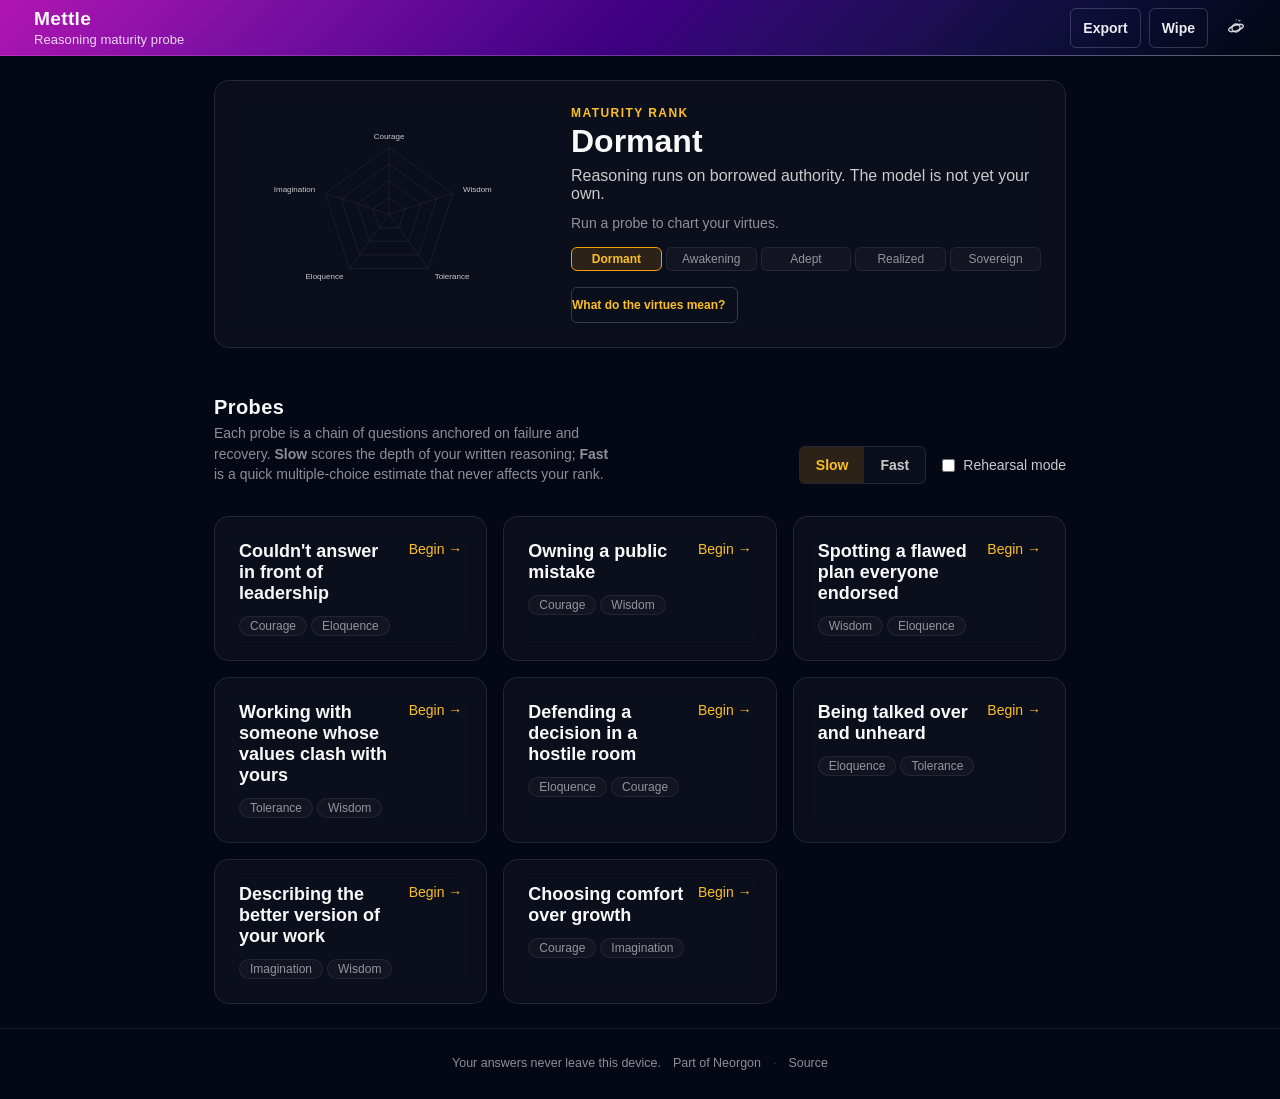
==== commit 92a1e430: "feat(header): merge logo+title into one site-home link, planet hub icon, neo-repo source meta" ====
--- a/index.html
+++ b/index.html
@@ -31,6 +31,7 @@
   <link rel="stylesheet" href="https://cdn.neorgon.org/v1.0.0/header/season.css">
   <script defer src="js/neorgon-header.js"></script>
   <!-- Neorgon Footer Kit (vendored) — see packages/neorgon-ui/footer/README.md -->
+  <meta name="neo-repo" content="energon-a-secas/mettle-site">
   <link rel="stylesheet" href="css/neorgon-footer.css">
   <script defer src="js/neorgon-footer.js"></script>
   <script type="application/ld+json">
@@ -53,12 +54,13 @@
 
   <header class="header-bar" data-header-mode="app">
     <div class="header-logo">
-      <a href="https://neorgon.com/" target="_blank" rel="noopener noreferrer">
-        <img src="https://cdn.neorgon.org/v1.0.0/energon-classic-logo.png" class="header-logo-img" alt="Logo">
-      </a>
       <a href="./" class="header-title-link">
+        <img src="https://cdn.neorgon.org/v1.0.0/energon-classic-logo.png" class="header-logo-img" alt="">
+        <div class="header-title-wrap">
         <h1>Mettle</h1>
         <div class="header-subtitle">Reasoning maturity probe</div>
+      
+        </div>
       </a>
     </div>
 
@@ -69,9 +71,16 @@
     
       </nav>
       <a class="header-home" href="https://neorgon.com/" title="neorgon.com" aria-label="Neorgon home">
-      <svg viewBox="0 0 24 24" fill="currentColor" xmlns="http://www.w3.org/2000/svg">
-      <path d="M10 20v-6h4v6h5v-8h3L12 3 2 12h3v8z"/>
-      </svg>
+        <svg class="nh-hub-icon" viewBox="0 0 24 24" fill="none" stroke="currentColor" stroke-width="1.5" stroke-linecap="round" stroke-linejoin="round" xmlns="http://www.w3.org/2000/svg" aria-hidden="true">
+          <circle cx="12" cy="12" r="4.4"/>
+          <ellipse cx="12" cy="12" rx="8.4" ry="3" transform="rotate(-18 12 12)"/>
+          <g class="nh-orbit">
+            <path d="M17.5 4.2 14.2 2.7l.9 1.4-.6 1.1z" fill="currentColor" stroke="none"/>
+            <circle cx="12.6" cy="3" r=".7" fill="currentColor" stroke="none" opacity=".55"/>
+            <circle cx="11.1" cy="3.3" r=".55" fill="currentColor" stroke="none" opacity=".35"/>
+            <circle cx="9.8" cy="3.7" r=".4" fill="currentColor" stroke="none" opacity=".2"/>
+          </g>
+        </svg>
       </a>
     </div>
   </header>
--- a/css/neorgon-header.css
+++ b/css/neorgon-header.css
@@ -10,11 +10,21 @@
   --header-h: 68px;
   --header-h-app: 56px;
   --header-control-h: 40px; /* every header control (buttons, ⋯, palette, home) shares this height */
+  /* Logo height. A token, not a literal, so a site can make the mark carry more
+     weight without forking the kit. Default 36px = the historical value, so
+     nothing changes for a site that never sets it. The bar is 68px with no
+     vertical padding, so ~52px is the practical ceiling before the mark starts
+     to look wedged against the edges. */
+  --header-logo-h: 36px;
+  --header-logo-h-mobile: 28px;
 
   /* Palette — themes override these (see themes.css) */
   --header-bg-start: #B015B0;
   --header-bg-mid: #3D0080;
   --header-bg-end: #040714;
+  /* Kept here for anything that references the composed gradient, but the
+     authoritative copy is re-declared on .header-bar below — see the note
+     there before changing either. */
   --header-bg: linear-gradient(in oklch 135deg, var(--header-bg-start) 0%, var(--header-bg-mid) 50%, var(--header-bg-end) 100%);
   --header-glass: rgba(0, 9, 18, .35);
   --header-text: #f9f9f9;
@@ -24,7 +34,256 @@
   --header-accent: #e879f9;
   --header-menu-bg: #10142a;
   --header-menu-hover: rgba(255, 255, 255, .08);
-}
+
+  /* Focus ring — near-white with a whisper of the brand hue so it never
+     reads as a stray browser default. 5.77:1 (bright end) to 17.98:1
+     (dark end) against the bar, 16.54:1 on the menu. Themes may override. */
+  --header-focus: oklch(0.97 0.02 320);
+  --header-focus-w: 2px;
+
+  /* Icon sizing. Two tokens: a filled glyph reads heavier than a stroked
+     one in the same box, so the solid home icon is set smaller to match
+     optically. */
+  --header-icon: 22px;        /* stroked glyphs (palette) */
+  --header-icon-solid: 20px;  /* filled glyphs (home) */
+
+  /* ease-out-quart: fast start, long settle, no overshoot. */
+  --header-ease: cubic-bezier(.22, 1, .36, 1);
+  --header-ease-in: cubic-bezier(.55, 0, 1, .45);
+}
+
+/* Colour judgements about the DEFAULT gradient specifically. Scoped to
+   html:not([data-theme]) because themes.css sets these per theme at the
+   same specificity as :root — a :root override here would silently
+   overwrite all five palettes. Every consumer below pairs them with a
+   var() fallback to the theme's own token. */
+html:not([data-theme]) {
+  /* --header-border-strong (.22) measures 1.91-1.95:1 on the bar, below
+     the 3:1 WCAG 1.4.11 needs for a control boundary. .42 gives 3.73-4.02:1. */
+  --header-control-border: rgba(255, 255, 255, .42);
+
+  /* --header-bg-end (#040714) is identical to the standard page
+     background, so a flat hairline measures 1.14:1 on the right half.
+     The bar's luminance swings 43x left-to-right, so the edge ramps too. */
+  --header-edge-from: rgba(255, 255, 255, .10);
+  --header-edge-to: rgba(255, 255, 255, .34);
+
+  /* .72 measures 4.14:1 at the start of the subtitle span — below AA.
+     Split from the icon colour, which only needs 3:1 as non-text. */
+  --header-text-dim: rgba(255, 255, 255, .82);
+  --header-icon-color: rgba(255, 255, 255, .78);
+}
+
+/* ══════════════════════════════════════════════════════════════
+   SKINS — site-level identity, opt-in per site
+   ────────────────────────────────────────────────────────────
+   A skin replaces the default magenta gradient for ONE site whose
+   own palette clashes with it. Set it in the site's markup:
+
+     <header class="header-bar" data-header-mode="content"
+             data-header-skin="brass">
+
+   This is NOT the theme system. Precedence, by design:
+
+     visitor choice (?theme= / cookie)  >  season (CDN)  >  skin  >  kit default
+
+   A site that should sit out every season keeps its skin with
+   `<html lang="en" data-season="off">` — see season.css. That declines
+   the fleet's decoration only; a visitor's ?theme= still wins.
+
+   Named skins below are the reusable ones. For a one-off palette no
+   other site would share, use `data-header-skin="custom"` and declare
+   the tokens in the site's own CSS — contract at the end of this block.
+
+   Two cascade facts make that ordering work, and both are easy to
+   get wrong:
+
+   1. A declaration ON .header-bar beats a value INHERITED from
+      <html>, whatever the specificity. Visitor themes declare on
+      <html>, so every skin is scoped `html:not([data-theme])` —
+      the moment a visitor picks a theme, all skins stop matching.
+   2. Season rules in season.css carry a matching
+      `[data-header-skin]` selector one step more specific than the
+      skin rules below, so an armed season still flips skinned
+      sites. Do not raise the specificity here without raising it
+      there too, or skinned sites will silently sit out the season.
+
+   Each skin re-tunes the edge ramp and control border for its own
+   surface — those defaults are calibrated to the magenta gradient
+   and are wrong on a black bar.
+   ══════════════════════════════════════════════════════════════ */
+
+/* ink — near-black neutral. The default choice for a site whose
+   palette the magenta gradient fights. */
+html:not([data-theme]) .header-bar[data-header-skin="ink"] {
+  --header-bg-start: #14161c;
+  --header-bg-mid: #0b0d12;
+  --header-bg-end: #050609;
+  --header-glass: rgba(10, 12, 16, .55);
+  --header-accent: #cbd5e1;
+  --header-text: #f4f4f5;
+  --header-text-dim: rgba(255, 255, 255, .78);
+  --header-icon-color: rgba(255, 255, 255, .74);
+  --header-border: rgba(255, 255, 255, .09);
+  --header-border-strong: rgba(255, 255, 255, .24);
+  --header-control-border: rgba(255, 255, 255, .44);
+  --header-menu-bg: #14161c;
+  --header-menu-hover: rgba(255, 255, 255, .09);
+  /* A near-black bar sits close to the page in luminance at BOTH ends,
+     so the edge has to be brighter than the gradient's ramp. */
+  --header-edge-from: rgba(255, 255, 255, .26);
+  --header-edge-to: rgba(255, 255, 255, .26);
+}
+
+/* carbon — flat true black, no gradient. The most restrained option;
+   the hairline does all the separating. */
+html:not([data-theme]) .header-bar[data-header-skin="carbon"] {
+  --header-bg-start: #08080a;
+  --header-bg-mid: #08080a;
+  --header-bg-end: #08080a;
+  --header-glass: rgba(0, 0, 0, .6);
+  --header-accent: #e5e5e5;
+  --header-text: #fafafa;
+  --header-text-dim: rgba(255, 255, 255, .76);
+  --header-icon-color: rgba(255, 255, 255, .72);
+  --header-border: rgba(255, 255, 255, .12);
+  --header-border-strong: rgba(255, 255, 255, .26);
+  --header-control-border: rgba(255, 255, 255, .46);
+  --header-menu-bg: #101012;
+  --header-menu-hover: rgba(255, 255, 255, .1);
+  --header-edge-from: rgba(255, 255, 255, .3);
+  --header-edge-to: rgba(255, 255, 255, .3);
+}
+
+/* brass — warm dark, tuned to incident-runbook's #b8935f / #d8b280
+   accents and its #040714 page background. */
+html:not([data-theme]) .header-bar[data-header-skin="brass"] {
+  --header-bg-start: #2a2114;
+  --header-bg-mid: #16120c;
+  --header-bg-end: #040714;
+  --header-glass: rgba(22, 18, 12, .5);
+  --header-accent: #d8b280;
+  --header-text: #f7f3ea;
+  --header-text-dim: rgba(247, 243, 234, .8);
+  --header-icon-color: rgba(216, 178, 128, .86);
+  --header-border: rgba(216, 178, 128, .2);
+  --header-border-strong: rgba(216, 178, 128, .38);
+  --header-control-border: rgba(216, 178, 128, .55);
+  --header-menu-bg: #17130d;
+  --header-menu-hover: rgba(216, 178, 128, .14);
+  --header-edge-from: rgba(216, 178, 128, .22);
+  --header-edge-to: rgba(216, 178, 128, .34);
+}
+
+/* slate — cool blue-grey. Neutral without going fully black. */
+html:not([data-theme]) .header-bar[data-header-skin="slate"] {
+  --header-bg-start: #33415a;
+  --header-bg-mid: #1e293b;
+  --header-bg-end: #0b1120;
+  --header-glass: rgba(15, 23, 42, .5);
+  --header-accent: #7dd3fc;
+  --header-text: #f1f5f9;
+  --header-text-dim: rgba(241, 245, 249, .8);
+  --header-icon-color: rgba(226, 232, 240, .78);
+  --header-border: rgba(148, 163, 184, .2);
+  --header-border-strong: rgba(148, 163, 184, .36);
+  --header-control-border: rgba(203, 213, 225, .5);
+  --header-menu-bg: #16202f;
+  --header-menu-hover: rgba(148, 163, 184, .16);
+  --header-edge-from: rgba(148, 163, 184, .18);
+  --header-edge-to: rgba(148, 163, 184, .34);
+}
+
+/* aurora — deep teal into cyan. For data/monitoring surfaces. */
+html:not([data-theme]) .header-bar[data-header-skin="aurora"] {
+  --header-bg-start: #0e7490;
+  --header-bg-mid: #0a3d4d;
+  --header-bg-end: #040714;
+  --header-glass: rgba(8, 51, 68, .5);
+  --header-accent: #67e8f9;
+  --header-text: #ecfeff;
+  --header-text-dim: rgba(236, 254, 255, .82);
+  --header-icon-color: rgba(165, 243, 252, .82);
+  --header-border: rgba(103, 232, 249, .2);
+  --header-border-strong: rgba(103, 232, 249, .36);
+  --header-control-border: rgba(165, 243, 252, .5);
+  --header-menu-bg: #07222c;
+  --header-menu-hover: rgba(103, 232, 249, .14);
+  --header-edge-from: rgba(103, 232, 249, .2);
+  --header-edge-to: rgba(103, 232, 249, .32);
+}
+
+/* ember — warm amber into rust. For alert/ops surfaces that want
+   warmth without reading as the danger theme. */
+html:not([data-theme]) .header-bar[data-header-skin="ember"] {
+  --header-bg-start: #9a3412;
+  --header-bg-mid: #4a1608;
+  --header-bg-end: #040714;
+  --header-glass: rgba(74, 22, 8, .5);
+  --header-accent: #fbbf24;
+  --header-text: #fff7ed;
+  --header-text-dim: rgba(255, 247, 237, .82);
+  --header-icon-color: rgba(253, 230, 138, .84);
+  --header-border: rgba(251, 191, 36, .2);
+  --header-border-strong: rgba(251, 191, 36, .36);
+  --header-control-border: rgba(253, 230, 138, .5);
+  --header-menu-bg: #23120a;
+  --header-menu-hover: rgba(251, 191, 36, .14);
+  --header-edge-from: rgba(251, 191, 36, .2);
+  --header-edge-to: rgba(251, 191, 36, .32);
+}
+
+/* jade — clinical emerald. Tuned to headpain-site's #059669 / #10b981
+   accents on its #040714 page. For calm medical/health surfaces where
+   both the magenta default and ember's warning-warmth read wrong. */
+html:not([data-theme]) .header-bar[data-header-skin="jade"] {
+  --header-bg-start: #065f46;
+  --header-bg-mid: #043b2c;
+  --header-bg-end: #040714;
+  --header-glass: rgba(4, 59, 44, .5);
+  --header-accent: #6ee7b7;
+  --header-text: #ecfdf5;
+  --header-text-dim: rgba(236, 253, 245, .82);
+  --header-icon-color: rgba(167, 243, 208, .84);
+  --header-border: rgba(110, 231, 183, .2);
+  --header-border-strong: rgba(110, 231, 183, .36);
+  --header-control-border: rgba(167, 243, 208, .5);
+  --header-menu-bg: #08251c;
+  --header-menu-hover: rgba(110, 231, 183, .14);
+  --header-edge-from: rgba(110, 231, 183, .2);
+  --header-edge-to: rgba(110, 231, 183, .32);
+}
+
+/* ── custom — a site-authored skin ────────────────────────────────
+   For a one-off palette that no named skin fits and that no other
+   site would reuse. The kit deliberately ships NO tokens for this
+   value: the site supplies them, and the kit stays out of the way.
+
+     <header class="header-bar" data-header-skin="custom">
+
+   In the site's own css/style.css, copy this selector EXACTLY — the
+   scoping and the specificity are the whole contract:
+
+     html:not([data-theme]) .header-bar[data-header-skin="custom"] {
+       --header-bg-start: …;  --header-bg-mid: …;  --header-bg-end: …;
+       --header-accent: …;    --header-text: …;    --header-text-dim: …;
+       --header-icon-color: …; --header-border: …; --header-border-strong: …;
+       --header-control-border: …; --header-menu-bg: …; --header-menu-hover: …;
+       --header-edge-from: …; --header-edge-to: …;
+     }
+
+   Why that exact selector, and nothing shorter:
+     · `html:not([data-theme])` makes the skin collapse the instant a
+       visitor picks a theme. Drop it and the site ignores ?theme=.
+     · `[data-header-skin="custom"]` puts it at (0,3,1) — above the
+       kit default, below an armed season's (0,4,2) skin variant. A
+       bare `.header-bar { --header-bg-start: … }` is only (0,1,0)
+       and the kit's own defaults would beat it.
+   Set only the three gradient stops if that is all that clashes; the
+   bar re-composes --header-bg from them (see .header-bar below).
+   Only the three stops + accent are usually enough — but re-tune the
+   edge ramp too if the bar is much darker or lighter than the default
+   magenta, which those values are calibrated against. */
 
 /* ── Bar ─────────────────────────────────────────────────────── */
 .header-bar {
@@ -36,9 +295,35 @@
   gap: var(--space-3, 12px);
   height: var(--header-h);
   padding: 0 var(--space-6, 24px);
+  /* Re-composed HERE, not only at :root. A custom property's var()
+     references resolve on the element where that property is declared, so a
+     --header-bg built at :root bakes in :root's start/mid/end and ignores any
+     override made further down the tree. Declaring it on .header-bar means
+     skins (and any site override on the bar) only need to set the three
+     stops. Themes still work: they set the stops on <html>, which inherits
+     down to here before this resolves. */
+  --header-bg: linear-gradient(in oklch 135deg, var(--header-bg-start) 0%, var(--header-bg-mid) 50%, var(--header-bg-end) 100%);
   background: var(--header-bg);
   border-bottom: 1px solid var(--header-border);
   color: var(--header-text);
+  --header-h-cur: var(--header-h);
+}
+
+/* Bottom edge as a ramp, not a flat hairline (see --header-edge-*).
+   Degrades to the theme's flat --header-border where unsupported or
+   where a theme defines no ramp of its own. */
+html:not([data-theme]) .header-bar {
+  border-image: linear-gradient(
+    to right,
+    var(--header-edge-from, rgba(255, 255, 255, .10)),
+    var(--header-edge-to, rgba(255, 255, 255, .34))
+  ) 1;
+}
+/* Hub is a floating glass plate, not a band welded to the page — the
+   ramp would read as a seam. */
+html:not([data-theme]) .header-bar[data-header-mode="hub"] {
+  border-image: none;
+  border-bottom-color: var(--header-border);
 }
 
 /* Mode: hub — transparent cozy glass, no gradient */
@@ -51,11 +336,27 @@
 /* Mode: app — slim, auto-hides on scroll down (JS toggles .header-hidden) */
 .header-bar[data-header-mode="app"] {
   height: var(--header-h-app);
-  transition: transform .25s ease;
-}
-.header-bar[data-header-mode="app"].header-hidden {
+  --header-h-cur: var(--header-h-app);
+}
+
+/* Auto-hide. `app` mode has it by definition; every other mode opts in with
+   data-header-autohide="on" and keeps its own height and background. */
+.header-bar[data-header-mode="app"],
+.header-bar[data-header-autohide="on"] {
+  transition: transform .26s var(--header-ease, ease);
+}
+/* Leaving accelerates away; returning decelerates in. Same budget. */
+.header-bar[data-header-mode="app"].header-hidden,
+.header-bar[data-header-autohide="on"].header-hidden {
   transform: translateY(-100%);
-}
+  transition-duration: .2s;
+  transition-timing-function: var(--header-ease-in, ease);
+}
+/* Keyboard focus entering a hidden bar reveals it: focus must never sit
+   on an off-screen control (WCAG 2.4.7, and 2.2's 2.4.11). header.js
+   drops the class on focusin so the next scroll decision agrees with
+   what is painted; this rule covers the frame in between. */
+.header-bar.header-hidden:focus-within { transform: none; }
 
 /* ── Logo block ──────────────────────────────────────────────── */
 .header-logo {
@@ -66,28 +367,76 @@
   min-width: 0;
 }
 .header-logo-img {
-  height: 36px;
+  height: var(--header-logo-h, 36px);
   width: auto;
   flex-shrink: 0;
   display: block;
   filter: brightness(0) invert(1);
-  transition: transform .3s cubic-bezier(.34, 1.56, .64, 1);
-}
-.header-logo-img:hover { transform: scale(1.14) rotate(-9deg); }
-
-.header-title-link { text-decoration: none; color: inherit; min-width: 0; }
+  transition: transform .28s var(--header-ease, ease);
+}
+.header-logo-img:hover,
+.header-title-link:hover .header-logo-img { transform: scale(1.06) rotate(-4deg); }
+
+/* min-height also fixes a target-size failure: at <=700px the subtitle is
+   hidden and this link collapses to 22px, under the 24px WCAG 2.5.8
+   minimum. The parent centres it, so it grows symmetrically — no shift. */
+.header-title-link {
+  text-decoration: none;
+  color: inherit;
+  min-width: 0;
+  display: flex;
+  flex-direction: column;
+  justify-content: center;
+  min-height: var(--header-control-h);
+}
+/* Current contract: mark + name are ONE anchor to the site's own home
+   (the img rides inside .header-title-link with alt=""), so the link's
+   accessible name is the title text and the logo stops being a second,
+   differently-behaved link. Scoped with :has() so the retired two-anchor
+   markup keeps rendering unchanged wherever it still exists. */
+.header-title-link:has(> .header-logo-img, > picture) {
+  flex-direction: row;
+  align-items: center;
+  gap: 10px;
+}
+.header-title-wrap {
+  display: flex;
+  flex-direction: column;
+  justify-content: center;
+  min-width: 0;
+}
+/* The one visible cue that the name is a control: the title warms to the
+   accent on hover. Kept subtle; the cursor and the logo tilt do the rest. */
+.header-logo h1 { transition: color .2s var(--header-ease, ease); }
+.header-title-link:hover h1 { color: var(--header-accent); }
+/* rem, not em: a shared component must not rescale because a site set its
+   own body font-size. 1.2rem == 19.2px == today's rendered size.
+
+   `margin: 0` for the same reason, and it is load-bearing: the UA gives h1
+   `.67em 0`, which at this size is 12.86px above and below. The kit never
+   reset it, so the title block came out 67px inside app mode's fixed 56px
+   bar — the title rode high and the subtitle hung out of the header into the
+   page. It looked fine on most sites only because they link the CDN
+   `styles/base.css`, whose `*` reset zeroed it for us; the sites that don't
+   (headpain, autopilot, references-api in app mode) showed the real geometry. */
 .header-logo h1 {
-  font-size: 1.2em;
+  margin: 0;
+  font-size: 1.2rem;
   font-weight: 600;
-  letter-spacing: .5px;
+  line-height: 1.2;
+  letter-spacing: .015em;
   color: var(--header-text);
   white-space: nowrap;
 }
+/* All four sides declared, so a site that authors the subtitle as a <p>
+   rather than a <div> does not reintroduce the same UA margin. */
 .header-subtitle {
-  font-size: .82em;
+  font-size: .8125rem;
+  line-height: 1.25;
   color: var(--header-text-dim);
   font-weight: 500;
-  margin-top: 3px;
+  margin: 2px 0 0;
+  letter-spacing: .005em;
   white-space: nowrap;
 }
 
@@ -126,6 +475,95 @@
   align-items: center;
 }
 
+/* Same guarantee one level down, for the kit's own grouping idiom.
+   header.js already knows .header-btn-group as a unit that travels into the ⋯
+   menu whole; the geometry rule above did not, so a grouped button kept its
+   own height and the row went ragged — pathfinder shipped 37px Fit/Clear
+   buttons flanked by 40px icon controls. Scoped to a group still sitting in
+   the bar: once the ⋯ menu adopts it the selector stops matching and menu
+   styling takes over, which is the same boundary the direct-child rule draws.
+   Deliberately NOT `> div > *` — battlecard's .bc-menu-wrap holds dropdown
+   items that are not bar controls and must not be stretched to 40px. */
+.header-actions > .header-btn-group > .btn,
+.header-actions > .header-btn-group > .nav-link,
+.header-actions > .header-btn-group > button,
+.header-actions > .header-btn-group > a {
+  height: var(--header-control-h);
+  min-height: 0;
+  box-sizing: border-box;
+  display: inline-flex;
+  align-items: center;
+}
+
+/* Appearance fallback for action buttons.
+   The kit enforces geometry on .header-actions children but never styled
+   them, so a site that uses the canonical .btn / .nav-link classes without
+   defining them renders a raw browser button inside the header
+   (incident-runbook hit exactly this). Wrapped in :where() so the whole
+   rule has ZERO specificity — every site's own .btn/.nav-link styling
+   still wins, and this only shows through where nothing else applies. */
+:where(.header-actions) > :where(.btn, .nav-link, button, a) {
+  padding: 0 12px;
+  border: 1px solid var(--header-border-strong);
+  border-radius: 6px;
+  background: transparent;
+  color: var(--header-text);
+  font: inherit;
+  font-size: .875rem;
+  font-weight: 500;
+  line-height: 1;
+  text-decoration: none;
+  cursor: pointer;
+  transition: background .2s var(--header-ease, ease),
+              border-color .2s var(--header-ease, ease);
+}
+:where(.header-actions) > :where(.btn, .nav-link, button, a):hover {
+  background: var(--header-menu-hover);
+  border-color: var(--header-control-border, var(--header-border-strong));
+}
+
+/* An icon-only control has no label to pad around, and the fallback above
+   assumes there is one. Its 12px side padding lands inside a border-box
+   control the site already sized square, leaving 40 - 24 - 2 = 14px of
+   content — and an SVG is a flex item that will shrink into it. neorgon-site's
+   GitHub mark rendered 14x26 and hiring-pack's 10x24 before this rule.
+
+   Specificity note, because it is not what the :where() wrapper suggests:
+   :has() is NOT zero-specificity — it takes the specificity of its most
+   specific argument, so `svg:only-child` puts this selector at (0,1,1), the
+   same weight as the `.header-actions > a` geometry rule above and ABOVE a
+   site's single-class `.header-link { width: 36px }`. That is deliberate and
+   matches the contract: the uniform control row is kit-owned, and a site that
+   truly needs different geometry sets --header-control-h rather than
+   restyling the control. hiring-pack declared 36px and now renders 40px. */
+:where(.header-actions) > :where(.btn, .nav-link, button, a):has(> svg:only-child) {
+  padding: 0;
+  width: var(--header-control-h);
+  justify-content: center;
+}
+
+/* …and the fallback's border does not belong on one either. .header-home is
+   an unboxed glyph, so a site that styles neither ends up with a boxed icon
+   sitting next to an unboxed one in the same row (hiring-pack shipped exactly
+   that pair). Geometry above is kit-owned at (0,1,1); appearance is not — the
+   extra :where() flattens this to zero specificity, so pathfinder and
+   cartograph, whose icon buttons are deliberately boxed to match the text
+   buttons beside them, keep their border on a single class. */
+:where(.header-actions > :where(.btn, .nav-link, button, a):has(> svg:only-child)),
+:where(.header-actions > :where(.btn, .nav-link, button, a):has(> svg:only-child)):hover {
+  border-color: transparent;
+}
+
+/* Belt and braces for the same failure: whatever padding a site declares, an
+   icon inside a header control is never the thing that gives way. Carries real
+   specificity on purpose — a squeezed icon is always a bug, never a choice. */
+.header-actions > .btn > svg,
+.header-actions > .nav-link > svg,
+.header-actions > button > svg,
+.header-actions > a > svg {
+  flex: none;
+}
+
 /* ── Theme toggle ────────────────────────────────────────────── */
 .header-theme { position: relative; display: flex; }
 .header-theme-toggle {
@@ -135,10 +573,10 @@
   width: var(--header-control-h);
   height: var(--header-control-h);
   padding: 0;
-  border: 1px solid transparent;
-  border-radius: 50%;
+  border: 1px solid var(--header-control-border, var(--header-border-strong));
+  border-radius: 6px;
   background: transparent;
-  color: var(--header-text-dim);
+  color: var(--header-icon-color, var(--header-text-dim));
   cursor: pointer;
   transition: color .2s, border-color .2s, background .2s;
 }
@@ -148,7 +586,11 @@
   border-color: var(--header-border-strong);
   background: var(--header-menu-hover);
 }
-.header-theme-toggle svg { width: 20px; height: 20px; display: block; }
+.header-theme-toggle svg {
+  width: var(--header-icon, 22px);
+  height: var(--header-icon, 22px);
+  display: block;
+}
 [data-theme]:not([data-theme=""]) .header-theme-toggle { color: var(--header-accent); }
 
 /* ── Home icon ───────────────────────────────────────────────── */
@@ -156,17 +598,42 @@
   display: flex;
   align-items: center;
   justify-content: center;
+  width: var(--header-control-h);
   height: var(--header-control-h);
   box-sizing: border-box;
-  padding: 5px;
+  padding: 0;
   border-radius: 6px;
-  color: var(--header-text-dim);
+  color: var(--header-icon-color, var(--header-text-dim));
   text-decoration: none;
   flex-shrink: 0;
-  transition: color .2s, background .2s;
+  transition: color .18s var(--header-ease, ease),
+              background .18s var(--header-ease, ease);
 }
 .header-home:hover { color: var(--header-text); background: var(--header-menu-hover); }
-.header-home svg { width: 30px; height: 30px; display: block; }
+.header-home svg {
+  width: var(--header-icon-solid, 20px);
+  height: var(--header-icon-solid, 20px);
+  display: block;
+}
+
+/* ── Hub glyph: inclined planet + orbiting rocket ────────────────
+   .header-home now carries the kit's planet SVG (markup contract in
+   the README) — the one header link to neorgon.com, tooltip
+   "neorgon.com". Idle it is a still planet with the rocket parked;
+   on hover or keyboard focus the rocket does laps, smoke trailing.
+   Stroked glyph, so it sizes with --header-icon, not the solid token. */
+.header-home svg.nh-hub-icon {
+  width: var(--header-icon, 22px);
+  height: var(--header-icon, 22px);
+}
+.header-home .nh-orbit {
+  transform-origin: 12px 12px; /* viewBox centre — the planet */
+}
+.header-home:hover .nh-orbit,
+.header-home:focus-visible .nh-orbit {
+  animation: nh-orbit-lap 1.4s linear infinite;
+}
+@keyframes nh-orbit-lap { to { transform: rotate(360deg); } }
 
 /* ── Overflow toggle (⋯) — injected by header.js ─────────────── */
 .header-overflow { position: relative; display: flex; }
@@ -175,11 +642,11 @@
   display: inline-flex;
   align-items: center;
   justify-content: center;
-  min-width: 40px;
+  min-width: var(--header-control-h);
   height: var(--header-control-h);
   box-sizing: border-box;
   padding: 0 10px;
-  border: 1px solid var(--header-border-strong);
+  border: 1px solid var(--header-control-border, var(--header-border-strong));
   border-radius: 6px;
   background: transparent;
   color: var(--header-text);
@@ -192,12 +659,23 @@
 .header-overflow-toggle:hover,
 .header-overflow-toggle[aria-expanded="true"] { background: var(--header-menu-hover); }
 
+/* Shared press feedback — these three controls are kit-owned, so the kit
+   owns their states (sites style their own .btn). */
+.header-overflow-toggle:active,
+.header-theme-toggle:active,
+.header-home:active {
+  background: var(--header-menu-hover);
+  transform: translateY(.5px);
+}
+
 /* ── Dropdown menu (overflow + theme + Export▾ groups) ─────────
    Rules: parent gets position:relative; one open at a time; Esc /
    outside click closes; arrow keys navigate (all handled by header.js) */
 .header-menu {
   position: absolute;
-  top: calc(100% + 6px);
+  /* Anchored to the BAR's bottom edge, not the button's. A 40px control
+     centred in a 68px bar put the old panel 10.5px inside the bar. */
+  top: calc(100% + (var(--header-h-cur, 68px) - var(--header-control-h)) / 2 + 8px);
   right: 0;
   min-width: 180px;
   max-height: min(60vh, 320px);
@@ -207,12 +685,26 @@
   list-style: none;
   background: var(--header-menu-bg);
   border: 1px solid var(--header-border-strong);
-  border-radius: 10px;
-  box-shadow: 0 12px 32px rgba(0, 0, 0, .5);
+  border-radius: 12px;
+  /* Contact / mid / ambient + inner top highlight, so the panel lands
+     instead of floating. */
+  box-shadow:
+    0 1px 2px rgba(0, 0, 0, .45),
+    0 8px 16px -6px rgba(0, 0, 0, .5),
+    0 24px 48px -16px rgba(0, 0, 0, .65),
+    inset 0 1px 0 rgba(255, 255, 255, .06);
+  transform-origin: top right;
   display: none;
   z-index: 1;
 }
-.header-menu.open { display: block; }
+.header-menu.open {
+  display: block;
+  animation: neo-menu-in .14s var(--header-ease, ease) both;
+}
+@keyframes neo-menu-in {
+  from { opacity: 0; transform: translateY(-6px) scale(.98); }
+  to   { opacity: 1; transform: none; }
+}
 
 .header-menu .btn,
 .header-menu .nav-link,
@@ -220,12 +712,15 @@
 .header-menu a {
   display: flex;
   align-items: center;
+  /* text-align does nothing to a flex item; without this the site's own
+     .btn { justify-content: center } wins and every row centres itself. */
+  justify-content: flex-start;
   gap: 10px;
   width: 100%;
-  min-height: 0;
-  padding: 10px 12px;
+  min-height: 44px;
+  padding: 0 12px;
   border: none;
-  border-radius: 6px;
+  border-radius: 8px;
   background: none;
   color: var(--header-text);
   font: inherit;
@@ -239,10 +734,38 @@
 .header-menu .btn:hover,
 .header-menu .nav-link:hover,
 .header-menu button:hover,
-.header-menu a:hover,
-.header-menu [role="menuitem"]:focus-visible {
+.header-menu a:hover {
   background: var(--header-menu-hover);
-  outline: none;
+}
+
+/* ── Focus visibility ─────────────────────────────────────────
+   Every focusable header control gets a real ring. outline costs no
+   layout and creates no stacking context, so app-mode transform is
+   unaffected. Longhand lists (no :is()) for universal support. */
+.header-logo a:focus-visible,
+.header-title-link:focus-visible,
+.header-actions > a:focus-visible,
+.header-actions > button:focus-visible,
+.header-actions > .btn:focus-visible,
+.header-actions > .nav-link:focus-visible,
+.header-overflow-toggle:focus-visible,
+.header-theme-toggle:focus-visible,
+.header-home:focus-visible {
+  outline: var(--header-focus-w) solid var(--header-focus);
+  outline-offset: 2px;
+}
+/* Drawn inside the item so it never collides with the menu's padding or
+   scroll edge. Covers menuitemradio/checkbox, which the old rule missed. */
+.header-menu .btn:focus-visible,
+.header-menu .nav-link:focus-visible,
+.header-menu button:focus-visible,
+.header-menu a:focus-visible,
+.header-menu [role="menuitem"]:focus-visible,
+.header-menu [role="menuitemradio"]:focus-visible,
+.header-menu [role="menuitemcheckbox"]:focus-visible {
+  outline: var(--header-focus-w) solid var(--header-focus);
+  outline-offset: -2px;
+  background: var(--header-menu-hover);
 }
 .header-menu .badge,
 .header-menu [data-badge] { margin-left: auto; }
@@ -287,16 +810,61 @@
 /* ── Mobile (≤700px): shrink, hide subtitle, JS moves non-kept
    action buttons into the ⋯ overflow menu ────────────────────── */
 @media (max-width: 700px) {
-  :root { --header-control-h: 36px; }
+  :root {
+    --header-control-h: 36px;
+    --header-icon: 20px;
+    --header-icon-solid: 18px;
+  }
   .header-bar { padding: 0 var(--space-4, 16px); gap: var(--space-2, 8px); }
   .header-subtitle { display: none; }
-  .header-logo h1 { font-size: 1em; }
-  .header-logo-img { height: 28px; }
-  .header-home svg { width: 26px; height: 26px; }
+  .header-logo h1 { font-size: 1rem; }
+  .header-logo-img { height: var(--header-logo-h-mobile, 28px); }
+  .header-right { gap: 6px; }
+  /* A 180px panel pinned to the right of a 375px viewport wastes width. */
+  .header-menu {
+    min-width: min(260px, calc(100vw - 32px));
+    max-width: calc(100vw - 32px);
+  }
 }
 
 /* ── Reduced motion ──────────────────────────────────────────── */
 @media (prefers-reduced-motion: reduce) {
-  .header-bar[data-header-mode="app"] { transition: none; }
+  .header-bar[data-header-mode="app"],
+  .header-bar[data-header-mode="app"].header-hidden,
+  .header-bar[data-header-autohide="on"],
+  .header-bar[data-header-autohide="on"].header-hidden { transition: none; }
   .header-logo-img { transition: none; }
-}
+  .header-logo-img:hover,
+  .header-title-link:hover .header-logo-img { transform: none; }
+  .header-home:hover .nh-orbit,
+  .header-home:focus-visible .nh-orbit { animation: none; }
+  .header-menu.open { animation: none; }
+  .header-overflow-toggle:active,
+  .header-theme-toggle:active,
+  .header-home:active { transform: none; }
+}
+
+/* ── Forced colors (Windows High Contrast) ────────────────────
+   The bar's hierarchy is carried entirely by translucent whites, which
+   all collapse to one system colour. Give the structural edges system
+   tokens so the header doesn't become one undifferentiated block. */
+@media (forced-colors: active) {
+  .header-bar {
+    border-image: none;
+    border-bottom: 1px solid CanvasText;
+  }
+  .header-overflow-toggle,
+  .header-theme-toggle { border-color: ButtonBorder; }
+  .header-menu { border: 1px solid CanvasText; }
+  .header-logo a:focus-visible,
+  .header-title-link:focus-visible,
+  .header-actions > a:focus-visible,
+  .header-actions > button:focus-visible,
+  .header-actions > .btn:focus-visible,
+  .header-actions > .nav-link:focus-visible,
+  .header-overflow-toggle:focus-visible,
+  .header-theme-toggle:focus-visible,
+  .header-home:focus-visible,
+  .header-menu button:focus-visible,
+  .header-menu a:focus-visible { outline-color: Highlight; }
+}
--- a/css/neorgon-themes.css
+++ b/css/neorgon-themes.css
@@ -1,15 +1,55 @@
 /* ══════════════════════════════════════════════════════════════
    Neorgon Header Kit — themes.css
-   Theme = pure token overrides applied via <html data-theme="…">.
-   Themes are HEADER-SCOPED on purpose: page backgrounds and effects
-   stay site-owned. To add a theme: one block here + one entry in
-   the THEMES array in header.js.
+   Theme = token overrides + a contained decorative layer, applied
+   via <html data-theme="…">. Themes are HEADER-SCOPED on purpose:
+   page backgrounds and effects stay site-owned. To add a theme:
+   one block here + one entry in the THEMES array in header.js.
    ══════════════════════════════════════════════════════════════ */
 
 /* default — magenta nebula. No block needed; :root defaults in
    header.css ARE the default theme. Attribute is removed when
    default is active. */
 
+
+/* ══ FX ENGINE ═════════════════════════════════════════════════
+   Every decorated theme paints into .header-bar::before / ::after.
+   Four rules make that safe, and they are load-bearing:
+
+   1. NEVER overflow:hidden on .header-bar. The ⋯ overflow menu and
+      the auth panel are absolutely-positioned descendants that hang
+      BELOW the bar; clipping would eat them. Instead the layer is
+      an inset:0 box and the effect is its *background* — a
+      background paints only inside its own box, so it is
+      self-bounding with no clipping required.
+   2. z-index:-1 puts the layer above the bar's own background but
+      below every in-flow child (logo, actions, home). Per CSS
+      painting order, negative-z children draw at step 2, in-flow
+      content at steps 3-6. Text stays crisp, hit targets untouched.
+   3. isolation:isolate guarantees .header-bar is the stacking
+      context that -1 resolves against (it already is one via
+      position:sticky + z-index, so this is a belt-and-braces no-op).
+   4. Animate background-position / opacity ONLY. A transform on the
+      layer would move the box itself and escape the unclipped bar.
+      Loops are seamless because every travel distance is an integer
+      multiple of its tile size.
+
+   Layers are inert to a11y: empty content, pointer-events:none, no
+   text, no emoji — nothing for a screen reader to announce.
+   ═════════════════════════════════════════════════════════════ */
+
+[data-theme] .header-bar { isolation: isolate; }
+
+[data-theme] .header-bar::before,
+[data-theme] .header-bar::after {
+  content: "";
+  position: absolute;
+  inset: 0;
+  z-index: -1;
+  pointer-events: none;
+}
+
+
+/* ── CHRISTMAS — layered snowfall, a tree in the gutter, hearth glow ── */
 [data-theme="christmas"] {
   --header-bg-start: #7f1d1d;
   --header-bg-mid: #14532d;
@@ -22,8 +62,103 @@
   --header-text-dim: rgba(254, 252, 232, .65);
   --header-menu-bg: #14210f;
   --header-menu-hover: rgba(251, 191, 36, .12);
-}
-
+
+  /* One irregular 6-flake tile, reused at three scales. Scaling the
+     tile scales the flakes, so size + speed carry the parallax. */
+  --neo-flakes: url("data:image/svg+xml,%3Csvg xmlns='http://www.w3.org/2000/svg' viewBox='0 0 120 120'%3E%3Cg fill='%23fff'%3E%3Ccircle cx='17' cy='11' r='1.7'/%3E%3Ccircle cx='64' cy='29' r='1.1' opacity='.6'/%3E%3Ccircle cx='98' cy='58' r='1.5' opacity='.85'/%3E%3Ccircle cx='33' cy='76' r='1' opacity='.5'/%3E%3Ccircle cx='79' cy='101' r='1.9'/%3E%3Ccircle cx='8' cy='47' r='.9' opacity='.45'/%3E%3C/g%3E%3C/svg%3E");
+  --neo-tree: url("data:image/svg+xml,%3Csvg xmlns='http://www.w3.org/2000/svg' viewBox='0 0 26 30'%3E%3Crect x='11' y='24' width='4' height='6' fill='%23713f12'/%3E%3Cpath d='M13 3 6 14h14zM13 10 3 22h20zM13 17 1 29h24z' fill='%2316a34a'/%3E%3Ccircle cx='13' cy='2.6' r='2.2' fill='%23fbbf24'/%3E%3Ccircle cx='9' cy='19' r='1' fill='%23fca5a5'/%3E%3Ccircle cx='17' cy='25' r='1' fill='%23fde68a'/%3E%3C/svg%3E");
+}
+[data-theme="christmas"] .header-bar::before {
+  background-image: var(--neo-flakes), var(--neo-flakes), var(--neo-flakes);
+  background-size: 210px 210px, 132px 132px, 84px 84px;
+  background-position: 0 0, 0 0, 0 0;
+  animation: neo-snow 14s linear infinite;
+}
+[data-theme="christmas"] .header-bar::after {
+  background-image: var(--neo-tree),
+    radial-gradient(170px 80px at 5% 112%, rgba(251, 191, 36, .26), transparent 72%);
+  background-size: 20px 23px, 100% 100%;
+  background-position: 2px 100%, 0 0;
+  background-repeat: no-repeat;
+  animation: neo-glow 4.5s ease-in-out infinite alternate;
+}
+
+
+/* ── NEW YEAR — rising sparks under a volley of bursts ── */
+[data-theme="new-year"] {
+  --header-bg-start: #1e1b4b;
+  --header-bg-mid: #4c1d95;
+  --header-bg-end: #020617;
+  --header-glass: rgba(30, 27, 75, .45);
+  --header-accent: #fcd34d;
+  --header-border: rgba(252, 211, 77, .24);
+  --header-border-strong: rgba(252, 211, 77, .45);
+  --header-text: #f5f3ff;
+  --header-text-dim: rgba(237, 233, 254, .68);
+  --header-menu-bg: #150f2e;
+  --header-menu-hover: rgba(252, 211, 77, .12);
+
+  --neo-spark: url("data:image/svg+xml,%3Csvg xmlns='http://www.w3.org/2000/svg' viewBox='0 0 100 100'%3E%3Cg fill='%23fcd34d'%3E%3Cpath d='M22 8l1.2 5.8L29 15l-5.8 1.2L22 22l-1.2-5.8L15 15l5.8-1.2z'/%3E%3Cpath d='M72 55l.9 4.3L77 60l-4.1.9L72 65l-.9-4.1L67 60l4.1-.7z' opacity='.8'/%3E%3Ccircle cx='48' cy='30' r='1.3' opacity='.8'/%3E%3Ccircle cx='86' cy='18' r='1' opacity='.55'/%3E%3Ccircle cx='12' cy='62' r='1.1' opacity='.7'/%3E%3Ccircle cx='58' cy='86' r='1.4'/%3E%3Ccircle cx='33' cy='72' r='.9' opacity='.5'/%3E%3Ccircle cx='92' cy='78' r='1.2' opacity='.65'/%3E%3C/g%3E%3C/svg%3E");
+  /* Burst = a radial falloff cut into rays by a conic mask. No SVG,
+     no per-ray markup. If mask-image is unsupported the rays simply
+     don't get cut and it degrades to two soft light blooms.
+     Core alpha is capped at .33 and kept gold rather than white: a
+     ray can cross the title, and a brighter bloom drops that text
+     below 4.5:1. At .33 the worst case measures 4.9:1. */
+  --neo-burst-a: radial-gradient(90px 90px at 27% 42%, rgba(253, 224, 71, .33), rgba(252, 211, 77, .24) 38%, transparent 70%);
+  --neo-burst-b: radial-gradient(64px 64px at 73% 56%, rgba(254, 240, 138, .3), rgba(251, 146, 60, .22) 38%, transparent 70%);
+}
+[data-theme="new-year"] .header-bar::before {
+  background-image: var(--neo-spark), var(--neo-spark);
+  background-size: 190px 190px, 128px 128px;
+  background-position: 0 0, 40px 0;
+  animation: neo-rise 9s linear infinite;
+}
+[data-theme="new-year"] .header-bar::after {
+  background-image: var(--neo-burst-a), var(--neo-burst-b);
+  background-repeat: no-repeat;
+  mask-image: repeating-conic-gradient(from 7deg at 27% 42%, #000 0 1.3deg, transparent 1.3deg 15deg),
+              repeating-conic-gradient(from 22deg at 73% 56%, #000 0 1.6deg, transparent 1.6deg 18deg);
+  animation: neo-burst 4.2s ease-out infinite;
+}
+
+
+/* ── HALLOWEEN — drifting fog under ghost bats ── */
+[data-theme="halloween"] {
+  --header-bg-start: #3b0764;
+  --header-bg-mid: #1c1917;
+  --header-bg-end: #0c0a09;
+  --header-glass: rgba(28, 25, 23, .5);
+  --header-accent: #f97316;
+  --header-border: rgba(249, 115, 22, .22);
+  --header-border-strong: rgba(249, 115, 22, .45);
+  --header-text: #fff7ed;
+  --header-text-dim: rgba(255, 237, 213, .66);
+  --header-menu-bg: #17110f;
+  --header-menu-hover: rgba(249, 115, 22, .12);
+
+  /* Bats staggered every ~34px vertically so any header height
+     (56px app / 68px content) always frames at least two. */
+  --neo-bat: url("data:image/svg+xml,%3Csvg xmlns='http://www.w3.org/2000/svg' viewBox='0 0 190 190' fill='%23e9d5ff'%3E%3Cdefs%3E%3Cpath id='b' d='M12 3c-2-3-6-3-9-1 2 1 2 3 1 5 2-2 4-1 5 1 1-2 2-2 3-2s2 0 3 2c1-2 3-3 5-1-1-2-1-4 1-5-3-2-7-2-9 1z'/%3E%3C/defs%3E%3Cuse href='%23b' transform='translate(16 6) scale(1.15)' opacity='.3'/%3E%3Cuse href='%23b' transform='translate(112 38) scale(.85)' opacity='.22'/%3E%3Cuse href='%23b' transform='translate(52 74) scale(1.35)' opacity='.26'/%3E%3Cuse href='%23b' transform='translate(140 110) scale(.95)' opacity='.2'/%3E%3Cuse href='%23b' transform='translate(8 148) scale(1.05)' opacity='.28'/%3E%3C/svg%3E");
+}
+[data-theme="halloween"] .header-bar::before {
+  background-image:
+    radial-gradient(320px 74px at 22% 118%, rgba(216, 180, 254, .17), transparent 70%),
+    radial-gradient(240px 64px at 68% 128%, rgba(249, 115, 22, .14), transparent 70%);
+  background-size: 62% 100%, 46% 100%;
+  background-position: 0 0, 100% 0;
+  background-repeat: no-repeat;
+  animation: neo-fog 18s ease-in-out infinite alternate;
+}
+[data-theme="halloween"] .header-bar::after {
+  background-image: var(--neo-bat);
+  background-size: 190px 190px;
+  background-position: 0 0;
+  animation: neo-bats 22s linear infinite;
+}
+
+
+/* ── MATRIX — code rain in three column depths, plus a CRT sweep ── */
 [data-theme="matrix"] {
   --header-bg-start: #000000;
   --header-bg-mid: #001a00;
@@ -36,8 +171,100 @@
   --header-text-dim: rgba(0, 255, 65, .6);
   --header-menu-bg: #020a02;
   --header-menu-hover: rgba(0, 255, 65, .1);
-}
-
+
+  /* Glyph column: opacity ramps toward a bright leading head. */
+  --neo-rain: url("data:image/svg+xml,%3Csvg xmlns='http://www.w3.org/2000/svg' viewBox='0 0 14 120'%3E%3Cg fill='%2300ff41'%3E%3Crect x='4' y='6' width='6' height='4' opacity='.12'/%3E%3Crect x='4' y='20' width='6' height='4' opacity='.2'/%3E%3Crect x='4' y='34' width='6' height='4' opacity='.3'/%3E%3Crect x='4' y='48' width='6' height='4' opacity='.42'/%3E%3Crect x='4' y='62' width='6' height='4' opacity='.56'/%3E%3Crect x='4' y='76' width='6' height='4' opacity='.74'/%3E%3Crect x='4' y='90' width='6' height='4' opacity='.9'/%3E%3C/g%3E%3Crect x='4' y='104' width='6' height='4' fill='%23dfffe5'/%3E%3C/svg%3E");
+}
+[data-theme="matrix"] .header-bar::before {
+  background-image: var(--neo-rain), var(--neo-rain), var(--neo-rain);
+  background-size: 22px 120px, 16px 160px, 13px 200px;
+  background-position: 0 0, 7px 0, 3px 0;
+  opacity: .34;
+  /* Rain is loud enough to compete with the wordmark as pure texture, even
+     though its luminance contrast measures fine. Fade it out under the
+     logo/title and let it run at full strength across the open right. */
+  mask-image: linear-gradient(to right, transparent 0, transparent 120px, #000 380px, #000 100%);
+  -webkit-mask-image: linear-gradient(to right, transparent 0, transparent 120px, #000 380px, #000 100%);
+  animation: neo-rain 3.6s linear infinite;
+}
+[data-theme="matrix"] .header-bar::after {
+  background-image: linear-gradient(90deg, transparent, rgba(0, 255, 65, .09) 45%, rgba(204, 255, 204, .15) 50%, rgba(0, 255, 65, .09) 55%, transparent);
+  background-size: 45% 100%;
+  background-position: -50% 0;
+  background-repeat: no-repeat;
+  animation: neo-sweep 7s linear infinite;
+}
+
+
+/* ── RAIN — a proper downpour: three sheets of slanted drops at
+   different depths, drifting mist, and a wet sheen along the sill.
+   No lightning flash on purpose: flashing content is a seizure risk
+   (WCAG 2.3.1), and a storm reads fine without it. ── */
+[data-theme="rain"] {
+  --header-bg-start: #334155;
+  --header-bg-mid: #1a2536;
+  --header-bg-end: #070c14;
+  --header-glass: rgba(12, 20, 32, .5);
+  --header-accent: #7dd3fc;
+  --header-border: rgba(125, 211, 252, .2);
+  --header-border-strong: rgba(125, 211, 252, .38);
+  --header-text: #f0f9ff;
+  --header-text-dim: rgba(224, 242, 254, .78);
+  --header-menu-bg: #101a28;
+  --header-menu-hover: rgba(125, 211, 252, .12);
+
+  /* One tile of slanted drops, reused at three scales — scaling the
+     tile scales the drops, so depth and speed read together. */
+  --neo-drops: url("data:image/svg+xml,%3Csvg xmlns='http://www.w3.org/2000/svg' viewBox='0 0 100 100'%3E%3Cg stroke='%23bae6fd' stroke-width='1.3' stroke-linecap='round'%3E%3Cline x1='14' y1='2' x2='9' y2='19' opacity='.75'/%3E%3Cline x1='52' y1='14' x2='47' y2='31' opacity='.5'/%3E%3Cline x1='83' y1='4' x2='78' y2='21' opacity='.65'/%3E%3Cline x1='31' y1='46' x2='26' y2='63' opacity='.6'/%3E%3Cline x1='68' y1='55' x2='63' y2='72' opacity='.45'/%3E%3Cline x1='95' y1='62' x2='90' y2='79' opacity='.55'/%3E%3Cline x1='6' y1='74' x2='1' y2='91' opacity='.4'/%3E%3C/g%3E%3C/svg%3E");
+}
+[data-theme="rain"] .header-bar::before {
+  background-image: var(--neo-drops), var(--neo-drops), var(--neo-drops);
+  background-size: 190px 190px, 124px 124px, 82px 82px;
+  background-position: 0 0, 40px 0, 15px 0;
+  opacity: .62;
+  animation: neo-rainfall 1.5s linear infinite;
+}
+[data-theme="rain"] .header-bar::after {
+  background-image:
+    radial-gradient(120% 70% at 20% -30%, rgba(148, 163, 184, .2), transparent 70%),
+    linear-gradient(0deg, rgba(125, 211, 252, .16), transparent 22%);
+  background-size: 200% 100%, 100% 100%;
+  background-position: 0 0, 0 0;
+  background-repeat: no-repeat;
+  animation: neo-mist 13s ease-in-out infinite alternate;
+}
+
+/* ── SAKURA — petals drifting down and sideways on a soft dusk sky. ── */
+[data-theme="sakura"] {
+  --header-bg-start: #9d5c7c;
+  --header-bg-mid: #4c2a44;
+  --header-bg-end: #140a14;
+  --header-glass: rgba(40, 20, 36, .45);
+  --header-accent: #fbcfe8;
+  --header-border: rgba(251, 207, 232, .22);
+  --header-border-strong: rgba(251, 207, 232, .4);
+  --header-text: #fff1f6;
+  --header-text-dim: rgba(255, 241, 246, .8);
+  --header-menu-bg: #241220;
+  --header-menu-hover: rgba(251, 207, 232, .13);
+
+  --neo-petals: url("data:image/svg+xml,%3Csvg xmlns='http://www.w3.org/2000/svg' viewBox='0 0 120 120'%3E%3Cg fill='%23fbcfe8'%3E%3Cellipse cx='18' cy='14' rx='3.2' ry='2' transform='rotate(-25 18 14)'/%3E%3Cellipse cx='71' cy='33' rx='2.6' ry='1.6' transform='rotate(15 71 33)' opacity='.75'/%3E%3Cellipse cx='103' cy='62' rx='3' ry='1.9' transform='rotate(-40 103 62)' opacity='.85'/%3E%3Cellipse cx='38' cy='81' rx='2.4' ry='1.5' transform='rotate(30 38 81)' opacity='.6'/%3E%3Cellipse cx='84' cy='105' rx='3.4' ry='2.1' transform='rotate(-10 84 105)'/%3E%3Cellipse cx='9' cy='52' rx='2.2' ry='1.4' transform='rotate(45 9 52)' opacity='.5'/%3E%3C/g%3E%3C/svg%3E");
+}
+[data-theme="sakura"] .header-bar::before {
+  background-image: var(--neo-petals), var(--neo-petals), var(--neo-petals);
+  background-size: 220px 220px, 140px 140px, 92px 92px;
+  background-position: 0 0, 0 0, 0 0;
+  opacity: .8;
+  animation: neo-petalfall 17s linear infinite;
+}
+[data-theme="sakura"] .header-bar::after {
+  background-image: radial-gradient(160px 80px at 92% 110%, rgba(251, 207, 232, .22), transparent 72%);
+  animation: neo-glow 6s ease-in-out infinite alternate;
+}
+
+
+/* ── DANGER — static hazard weave under one slow warning sheen.
+   Deliberately restrained: this reads as an alert state, not a party. ── */
 [data-theme="danger"] {
   --header-bg-start: #450a0a;
   --header-bg-mid: #7f1d1d;
@@ -47,7 +274,86 @@
   --header-border: rgba(245, 158, 11, .25);
   --header-border-strong: rgba(245, 158, 11, .45);
   --header-text: #fef2f2;
-  --header-text-dim: rgba(254, 226, 226, .6);
+  /* was .6 — measured 3.89:1 against --header-bg-mid, under AA for the
+     11.8px subtitle. .82 lifts it to ~5:1 with no other visual change. */
+  --header-text-dim: rgba(254, 226, 226, .82);
   --header-menu-bg: #1a0505;
   --header-menu-hover: rgba(245, 158, 11, .12);
 }
+[data-theme="danger"] .header-bar::before {
+  background-image: repeating-linear-gradient(45deg, rgba(245, 158, 11, .05) 0 9px, transparent 9px 26px);
+  /* no animation — the weave is structure, not motion */
+}
+[data-theme="danger"] .header-bar::after {
+  background-image:
+    linear-gradient(90deg, transparent, rgba(245, 158, 11, .1) 50%, transparent),
+    linear-gradient(0deg, rgba(245, 158, 11, .1), transparent 55%);
+  background-size: 55% 100%, 100% 100%;
+  background-position: 50% 0, 0 100%;
+  background-repeat: no-repeat;
+  animation: neo-alert 5s linear infinite;
+}
+
+
+/* ── Keyframes. Every travel distance is an integer multiple of its
+   layer's tile size, so each loop is seamless. ── */
+@keyframes neo-snow {
+  to { background-position: 210px 630px, -132px 396px, 84px 336px; }
+}
+@keyframes neo-glow {
+  from { opacity: .55; }
+  to   { opacity: 1; }
+}
+@keyframes neo-rise {
+  to { background-position: -190px -570px, 168px -384px; }
+}
+@keyframes neo-burst {
+  0%   { opacity: 0; }
+  7%   { opacity: 1; }
+  52%  { opacity: 0; }
+  100% { opacity: 0; }
+}
+@keyframes neo-fog {
+  to { background-position: 100% 0, 0 0; }
+}
+@keyframes neo-bats {
+  to { background-position: -570px 0; }
+}
+@keyframes neo-rain {
+  to { background-position: 0 360px, 7px 320px, 3px 200px; }
+}
+@keyframes neo-sweep {
+  to { background-position: 150% 0; }
+}
+@keyframes neo-alert {
+  from { background-position: -60% 0, 0 100%; }
+  to   { background-position: 160% 0, 0 100%; }
+}
+
+
+/* ── Motion + print guards. animation:none leaves each layer parked
+   at its authored background-position, which is a composed static
+   decoration in every theme — snow scattered, tree lit, bats mid-flight. ── */
+@media (prefers-reduced-motion: reduce) {
+  [data-theme] .header-bar::before,
+  [data-theme] .header-bar::after { animation: none !important; }
+}
+@media print {
+  [data-theme] .header-bar::before,
+  [data-theme] .header-bar::after { display: none !important; }
+}
+
+/* Rain falls fast and nearly vertical, with a slight wind lean.
+   Each layer travels exactly one tile height per cycle. */
+@keyframes neo-rainfall {
+  to { background-position: -19px 190px, -12px 124px, -8px 82px; }
+}
+/* Mist breathes sideways across the bar. */
+@keyframes neo-mist {
+  from { background-position: 0 0, 0 0; }
+  to   { background-position: 100% 0, 0 0; }
+}
+/* Petals fall slowly and drift sideways — one tile per cycle on both axes. */
+@keyframes neo-petalfall {
+  to { background-position: 220px 220px, -140px 140px, 92px 92px; }
+}
--- a/css/neorgon-footer.css
+++ b/css/neorgon-footer.css
@@ -6,11 +6,20 @@
    ══════════════════════════════════════════════════════════════ */
 
 :root {
-  /* Geometry */
-  --footer-pad-block: 28px;
+  /* Geometry — minimal mode is sized to match the one-line .info-footer
+     it replaces (~70px total). Raise --footer-pad-block per site only if
+     that site genuinely wants a heavier footer. */
+  --footer-pad-block: 24px;
   --footer-pad-block-app: 14px;
+  --footer-pad-block-content: 40px;
   --footer-max-w: 1100px;
   --footer-control-h: 32px;
+  /* One line of footer copy, and the WCAG 2.5.8 minimum a bar target has to
+     reach. They are tokens because the bar compensates its target boxes
+     against the line height exactly — see .neo-footer-bar a below — and a
+     hand-edited `line-height: 1.7` would silently put that compensation out. */
+  --footer-line: 1.7;
+  --footer-target: 24px;
 
   /* Palette — inherits the header theme tokens so ?theme=matrix and the
      fleet-wide season.css re-skin the footer too. Fallbacks keep the kit
@@ -80,7 +89,7 @@
   border-top: 1px solid var(--footer-border);
   color: var(--footer-text);
   font-size: .78rem;
-  line-height: 1.7;
+  line-height: var(--footer-line);
   text-align: center;
 }
 
@@ -125,6 +134,30 @@
   gap: 6px 12px;
 }
 
+/* Target size — WCAG 2.5.8 (Minimum, 24x24). Bar links are standalone
+   controls in a row, not links inside a sentence, so the inline exception
+   does not cover them: they measured ~84x20 and ~37x20.
+
+   Each one is grown to a 24px box and handed the difference straight back as
+   negative block margin, so the item's *margin* box still measures exactly one
+   line and the bar does not get taller. That matters here more than usual —
+   `minimal` is tuned to ~70px against the .info-footer it replaced and `app`
+   to ~50px, and this row is what sets both. The text keeps the baseline it
+   had; only the hit area grows, ~2px above and below the line.
+
+   min() clamps the compensation at zero, so a site that sets a line taller
+   than the 24px minimum keeps its own spacing instead of being pulled tight.
+   Sized in em, not px, because `app` mode runs a smaller font than the rest. */
+.neo-footer-bar a,
+.neo-footer-bar .neo-footer-disclaimer {
+  display: inline-flex;
+  align-items: center;
+  justify-content: center;
+  min-height: var(--footer-target);
+  min-width: var(--footer-target);
+  margin-block: min(0px, calc((var(--footer-line) * 1em - var(--footer-target)) / 2));
+}
+
 .neo-footer-sep { opacity: .4; user-select: none; }
 
 /* Version / updated stamps — mono + tabular so they never jitter */
@@ -135,8 +168,26 @@
   opacity: .8;
 }
 
-/* ── Mode: minimal (default) — the one-liner most tool sites use ── */
-.neo-footer[data-footer-mode="minimal"] .neo-footer-bar { font-size: 1em; }
+/* ── Mode: minimal (default) — the one-liner most tool sites use ──
+   The note and the meta bar share ONE centred line whenever they fit,
+   and wrap to a second only when the copy is genuinely long. Stacking
+   them unconditionally made this mode ~60% taller than the
+   `.info-footer` one-liner it is meant to replace. */
+.neo-footer[data-footer-mode="minimal"],
+.neo-footer:not([data-footer-mode]) {
+  display: flex;
+  flex-wrap: wrap;
+  align-items: baseline;
+  justify-content: center;
+  gap: 2px 12px;
+}
+.neo-footer[data-footer-mode="minimal"] > .neo-footer-inner,
+.neo-footer[data-footer-mode="minimal"] > .neo-footer-bar,
+.neo-footer:not([data-footer-mode]) > .neo-footer-inner,
+.neo-footer:not([data-footer-mode]) > .neo-footer-bar {
+  margin: 0;
+  font-size: 1em;
+}
 
 /* ── Mode: app — slim, low-contrast, stays out of the way ───────── */
 .neo-footer[data-footer-mode="app"] {
@@ -166,8 +217,9 @@
   .neo-footer[data-footer-mode="app"] .neo-footer-inner { flex: 1 1 auto; }
 }
 
-/* ── Mode: content — brand block + link columns + bottom bar ────── */
-.neo-footer[data-footer-mode="content"] { text-align: left; padding-top: 40px; }
+/* ── Mode: content — brand block + link columns + bottom bar ──────
+   Deliberately the tall one: it carries navigation, not just a note. */
+.neo-footer[data-footer-mode="content"] { text-align: left; padding-top: var(--footer-pad-block-content); }
 .neo-footer[data-footer-mode="content"] .neo-footer-inner {
   display: grid;
   grid-template-columns: minmax(0, 1.1fr) minmax(0, 2fr);
@@ -329,10 +381,127 @@
   .neo-top { transform: none; }
 }
 
+/* ── Disclaimer: bar trigger + modal (built by footer.js) ──────
+   The trigger is a <button> that has to sit in a row of <a>s without
+   announcing itself as the odd one out, so it borrows the link treatment
+   rather than the kit's control treatment. */
+.neo-footer-disclaimer {
+  padding: 0;
+  border: 0;
+  background: none;
+  font: inherit;
+  color: var(--footer-text);
+  text-decoration: underline;
+  text-decoration-style: dotted;
+  text-underline-offset: 3px;
+  cursor: pointer;
+  border-radius: 4px;
+  transition: color var(--dur, 200ms) ease;
+}
+.neo-footer-disclaimer:hover,
+.neo-footer-disclaimer:focus-visible {
+  color: var(--footer-text-strong);
+  text-decoration-style: solid;
+}
+.neo-footer-disclaimer:focus-visible { outline: 2px solid var(--footer-accent); outline-offset: 3px; }
+
+.neo-modal {
+  width: min(640px, calc(100vw - 32px));
+  max-height: min(78dvh, 640px);
+  /* Centring is declared, not inherited. showModal() centres via the UA's
+     `margin: auto` on inset:0, and any site carrying a `* { margin: 0 }`
+     reset beats the UA sheet and pins the dialog to the top-left — affinity
+     did exactly that. Too site-dependent to leave implicit. */
+  margin: auto;
+  padding: 0;
+  border: 1px solid var(--footer-border-strong);
+  border-radius: 12px;
+  background: var(--header-bg-end, #0d0d12);
+  color: var(--footer-text-strong);
+  overflow: hidden;
+}
+/* A <dialog> is display:none until opened; showModal() flips it to the
+   UA default (block), so the flex layout has to be scoped to [open] or
+   the closed dialog counts as shown. */
+.neo-modal[open] { display: flex; flex-direction: column; }
+.neo-modal::backdrop { background: rgba(0, 0, 0, .62); backdrop-filter: blur(2px); }
+
+.neo-modal-head {
+  display: flex;
+  align-items: center;
+  gap: 12px;
+  padding: 16px 18px;
+  border-bottom: 1px solid var(--footer-border);
+}
+.neo-modal-title {
+  margin: 0;
+  flex: 1;
+  font-size: 1rem;
+  font-weight: 650;
+  letter-spacing: .01em;
+  color: var(--footer-text-strong);
+}
+.neo-modal-close {
+  display: inline-flex;
+  align-items: center;
+  justify-content: center;
+  flex: none;
+  width: var(--footer-control-h);
+  height: var(--footer-control-h);
+  padding: 0;
+  border: 1px solid var(--footer-border-strong);
+  border-radius: 8px;
+  background: transparent;
+  color: var(--footer-text);
+  cursor: pointer;
+  transition: color var(--dur, 200ms) ease, background var(--dur, 200ms) ease;
+}
+.neo-modal-close:hover { color: var(--footer-text-strong); background: var(--footer-hover); }
+.neo-modal-close:focus-visible { outline: 2px solid var(--footer-accent); outline-offset: 2px; }
+.neo-modal-close svg { width: 18px; height: 18px; display: block; }
+
+.neo-modal-body {
+  padding: 18px;
+  overflow-y: auto;
+  font-size: .9rem;
+  line-height: 1.65;
+  color: var(--footer-text);
+}
+.neo-modal-body > :first-child { margin-top: 0; }
+.neo-modal-body > :last-child { margin-bottom: 0; }
+.neo-modal-body p { margin: 0 0 .9em; }
+.neo-modal-body strong { color: var(--footer-text-strong); font-weight: 620; }
+.neo-modal-body a { color: var(--footer-accent); text-decoration: underline; }
+
+@media (max-width: 700px) {
+  .neo-modal { width: calc(100vw - 20px); max-height: 84dvh; }
+}
+
 /* ── Print — the footer is the only place a printed page can show
    provenance, so expand link URLs and drop the floating control. ── */
 @media print {
   .neo-top, .neo-footer-theme { display: none !important; }
+
+  /* Provenance must survive the move into the dialog. On paper there is
+     nothing to click, so the trigger goes and the copy itself comes back —
+     laid out in flow at the end of the document rather than as an overlay. */
+  .neo-footer-disclaimer, .neo-modal-close { display: none !important; }
+  .neo-modal {
+    display: block !important;
+    position: static;
+    width: auto;
+    max-height: none;
+    border: 0;
+    border-top: 1px solid #999;
+    border-radius: 0;
+    background: none;
+    color: #000;
+    overflow: visible;
+  }
+  .neo-modal::backdrop { display: none; }
+  .neo-modal-head { border-bottom: 0; padding: 12px 0 0; }
+  .neo-modal-body { padding: 0; color: #000; }
+
   .neo-footer {
     color: #000;
     border-top: 1px solid #999;
@@ -340,6 +509,15 @@
     page-break-inside: avoid;
   }
   .neo-footer a { color: #000; text-decoration: underline; }
+  /* Paper has no pointers, so the 24px target boxes come off — and they have
+     to: inside an inline-flex link the expanded href below would be laid out
+     as a second flex item beside the label instead of flowing after it. */
+  .neo-footer-bar a {
+    display: inline;
+    min-height: 0;
+    min-width: 0;
+    margin-block: 0;
+  }
   .neo-footer a[href^="http"]::after {
     content: " (" attr(href) ")";
     font-size: .9em;
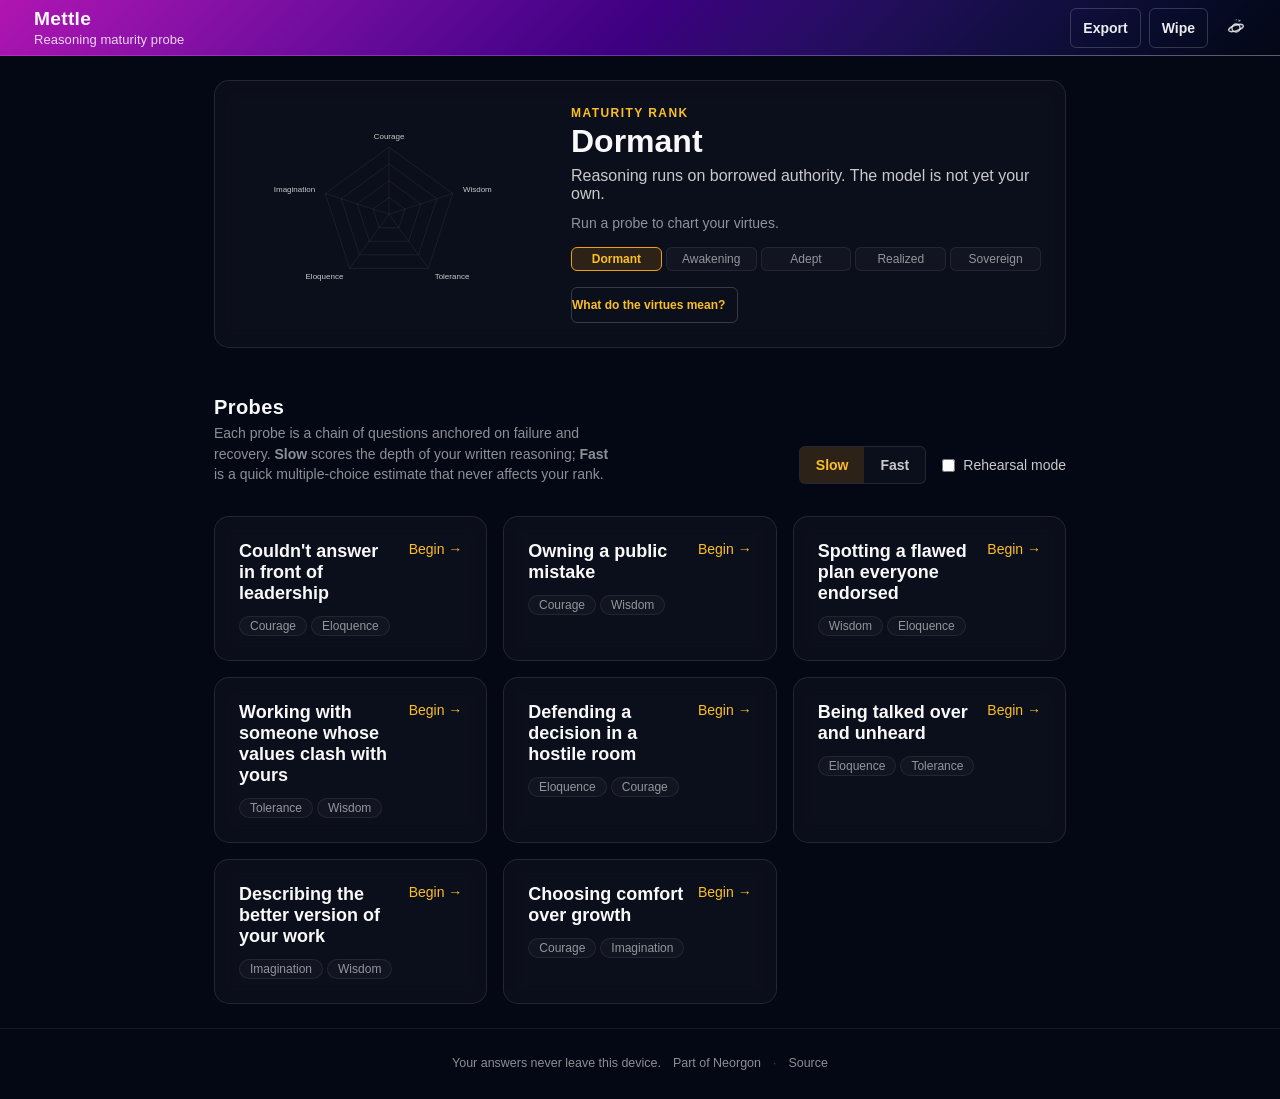
==== commit 07e03244: "05" ====
--- a/index.html
+++ b/index.html
@@ -30,7 +30,7 @@
   <link rel="stylesheet" href="css/neorgon-themes.css">
   <link rel="stylesheet" href="https://cdn.neorgon.org/v1.0.0/header/season.css">
   <script defer src="js/neorgon-header.js"></script>
-  <!-- Neorgon Footer Kit (vendored) — see packages/neorgon-ui/footer/README.md -->
+  <!-- Neorgon Footer Kit (vendored): see packages/neorgon-ui/footer/README.md -->
   <meta name="neo-repo" content="energon-a-secas/mettle-site">
   <link rel="stylesheet" href="css/neorgon-footer.css">
   <script defer src="js/neorgon-footer.js"></script>
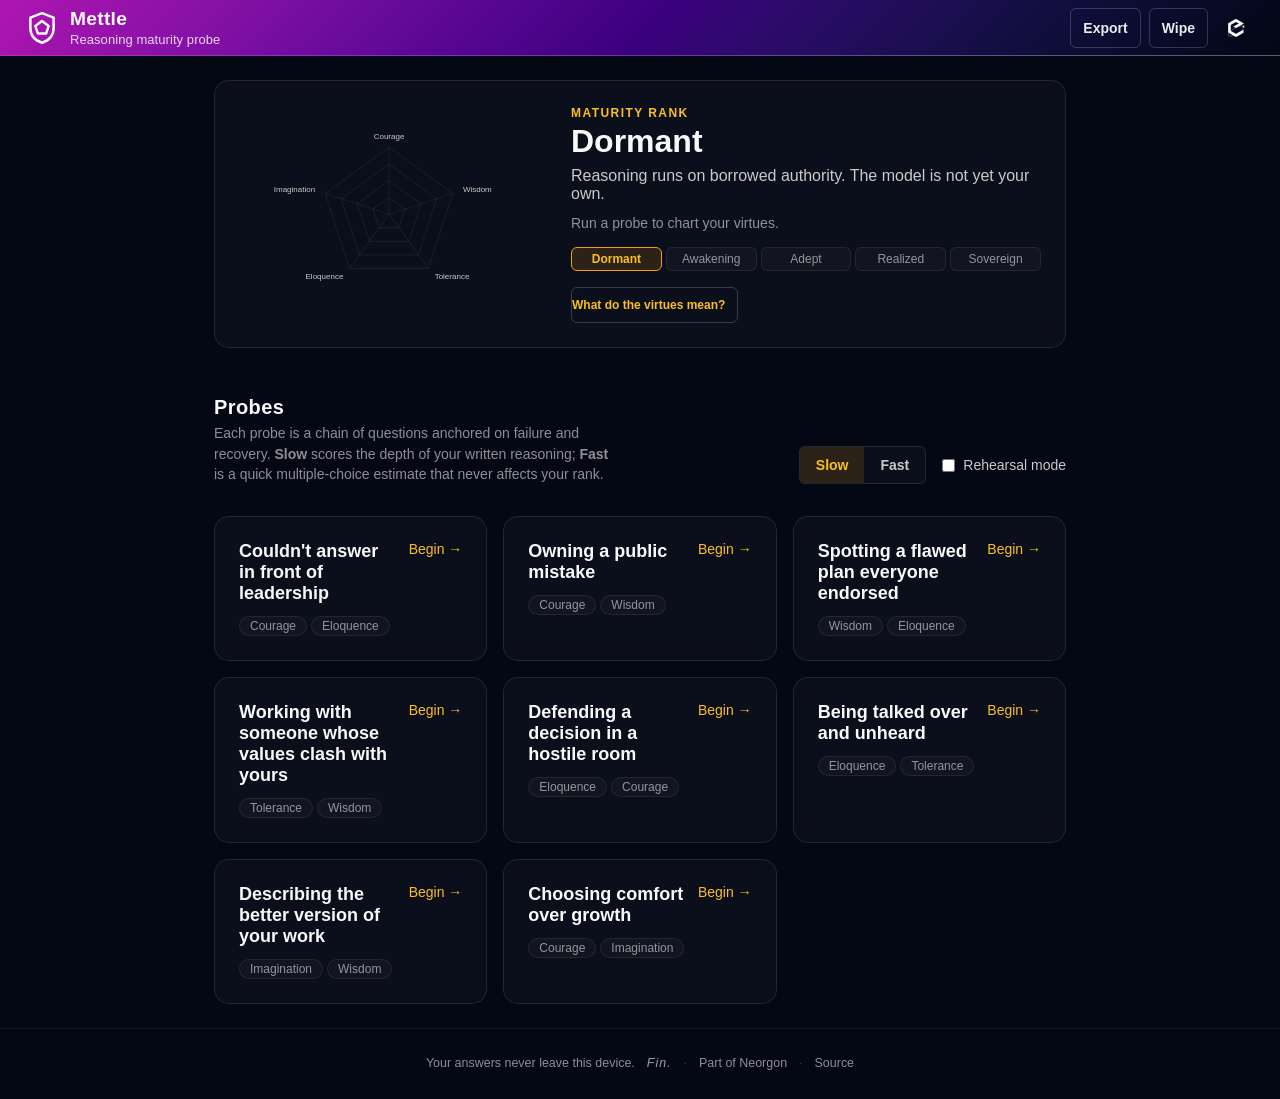
==== commit 7aaac46a: "feat(brand): hexagon favicon set and per-site header mark Every site now ships a generated seven-fil" ====
--- a/index.html
+++ b/index.html
@@ -3,6 +3,12 @@
 <head>
   <meta charset="UTF-8">
   <meta name="viewport" content="width=device-width, initial-scale=1.0">
+  <link rel="icon" type="image/svg+xml" href="/favicon.svg">
+  <link rel="icon" type="image/x-icon" href="/favicon.ico" sizes="16x16 32x32 48x48">
+  <link rel="apple-touch-icon" sizes="180x180" href="/apple-touch-icon.png">
+  <meta name="apple-mobile-web-app-title" content="Mettle">
+  <link rel="manifest" href="/site.webmanifest">
+  <meta name="neo-mark" content="on">
   <title>Mettle | Reasoning Maturity Probe</title>
   <meta name="description" content="Probe how you reason under pressure. Chained questions anchored on failure and recovery score the depth of your thinking, not the answer you pick.">
   <meta property="og:title" content="Mettle: Reasoning Maturity Probe">
@@ -21,7 +27,6 @@
   <meta property="og:image:width" content="1200">
   <meta property="og:image:height" content="630">
   <meta name="twitter:image" content="https://mettle.neorgon.com/og-preview.jpg">
-  <link rel="icon" type="image/x-icon" href="https://cdn.neorgon.org/v1.0.0/favicon.ico" />
   <link rel="stylesheet" href="css/viz.css">
   <link rel="stylesheet" href="css/style.css">
   <!-- Neorgon Header Kit (vendored; ?header=live swaps CSS to CDN) -->
--- a/css/neorgon-header.css
+++ b/css/neorgon-header.css
@@ -371,8 +371,29 @@
   width: auto;
   flex-shrink: 0;
   display: block;
-  filter: brightness(0) invert(1);
   transition: transform .28s var(--header-ease, ease);
+}
+/* The raster fallback still needs forcing white; the injected vector must not
+   be filtered, because it already inherits the header's own text colour and
+   inverting it would undo exactly the thing it was swapped in to fix. */
+img.header-logo-img { filter: brightness(0) invert(1); }
+svg.header-logo-mark { fill: currentColor; width: auto; }
+/* A site that ships its own mark gets it as a mask over currentColor, so the
+   glyph follows the header's text colour exactly as the inline svg does. An
+   <img> could not: it paints its own pixels and ignores the cascade. */
+.header-logo-own {
+  /* Width tracks height rather than restating the token: .header-logo-img
+     already sets height, and it drops to --header-logo-h-mobile under 700px.
+     Pinning width to the desktop value gave a 36x28 box on a phone. */
+  aspect-ratio: 1;
+  width: auto;
+  background: currentColor;
+  /* The image itself is set inline by header.js, derived from the manifest
+     link, because a fleet site is served at its domain root and a kit showcase
+     is not. Only the parts that do not vary live here. */
+  -webkit-mask-position: center; mask-position: center;
+  -webkit-mask-size: contain;    mask-size: contain;
+  -webkit-mask-repeat: no-repeat; mask-repeat: no-repeat;
 }
 .header-logo-img:hover,
 .header-title-link:hover .header-logo-img { transform: scale(1.06) rotate(-4deg); }
@@ -437,6 +458,20 @@
   font-weight: 500;
   margin: 2px 0 0;
   letter-spacing: .005em;
+  white-space: nowrap;
+}
+
+/* Epigraph: the animating half of a bilingual subtitle. The glyph churn is
+   decoration, so it is aria-hidden and .neo-epi-sr carries the real sentence
+   for assistive tech. Both live inside .header-subtitle, which keeps the
+   existing nowrap and mobile-hide behaviour unchanged. */
+.neo-epi { font-variant-ligatures: none; }
+.neo-epi-sr {
+  position: absolute;
+  width: 1px; height: 1px;
+  margin: -1px; padding: 0; border: 0;
+  overflow: hidden;
+  clip-path: inset(50%);
   white-space: nowrap;
 }
 
@@ -603,13 +638,23 @@
   box-sizing: border-box;
   padding: 0;
   border-radius: 6px;
-  color: var(--header-icon-color, var(--header-text-dim));
+  /* Full strength, not --header-icon-color. The dim was meant as hierarchy and
+     did not read as one: .header-source carries no colour rule at all, so it
+     inherits the header's own #f9f9f9, and the home control sitting beside it
+     at 78% looked like a misconfiguration rather than a decision. The other
+     user of that token is the bordered theme toggle, which has a border to
+     carry its own weight; this one does not. */
+  color: var(--header-text);
   text-decoration: none;
   flex-shrink: 0;
   transition: color .18s var(--header-ease, ease),
               background .18s var(--header-ease, ease);
 }
-.header-home:hover { color: var(--header-text); background: var(--header-menu-hover); }
+/* --header-accent is the pink on the default palette and the skin's own accent
+   everywhere else, so the highlight stays on-brand without hardcoding magenta
+   into a control that ships to seven skins. */
+.header-home:hover,
+.header-home:focus-visible { color: var(--header-accent); background: var(--header-menu-hover); }
 .header-home svg {
   width: var(--header-icon-solid, 20px);
   height: var(--header-icon-solid, 20px);
@@ -627,13 +672,64 @@
   height: var(--header-icon, 22px);
 }
 .header-home .nh-orbit {
-  transform-origin: 12px 12px; /* viewBox centre — the planet */
+  transform-origin: 12px 12px; /* viewBox centre, for the legacy planet markup */
 }
 .header-home:hover .nh-orbit,
 .header-home:focus-visible .nh-orbit {
   animation: nh-orbit-lap 1.4s linear infinite;
 }
 @keyframes nh-orbit-lap { to { transform: rotate(360deg); } }
+
+/* ── Inclined orbit: the satellite passes in front of the mark and behind it ──
+   Two dots on one elliptical path, each shown for its own half of the lap. The
+   far one is drawn before the mark in document order, so the mark occludes it;
+   that occlusion IS the depth, and it costs nothing but paint order.
+
+   offset-path rather than a rotate: a rotation can only trace a circle, and
+   squashing it into an ellipse with scaleY would squash the satellite too,
+   because the counter-scale would have to sit inside the rotation. Where
+   offset-path is unsupported the dots simply rest at their authored cx/cy,
+   which is a still icon rather than a broken one.
+
+   The semi-major axis is capped by the viewBox: an inline svg clips to it, so
+   10.2 plus the 1.35 radius leaves 11.55 of the 12 available. */
+.header-home .nh-sat {
+  offset-rotate: 0deg;
+  /* The rim separates the satellite from the mark when it crosses it: without
+     one, a currentColor dot over a currentColor mark merges into the
+     silhouette and reads as a stray pixel rather than a moon.
+     --header-bg-end is the right hook because the rim's job is to look like
+     the background, so it vanishes over open header and shows only as a gap
+     against the mark. Measured caveat: every skin shipped today redefines
+     --header-bg-start and --header-bg-mid but leaves --header-bg-end at
+     #040714, so this resolves to one dark value everywhere right now. A skin
+     that ends light gets the rim right for free, but only if it sets that
+     token; one that ends light without setting it would show a dark ring. */
+  stroke: var(--header-bg-end, #040714);
+  stroke-width: .8;
+}
+.header-home .nh-sat-back { opacity: 0; }
+/* On hover the mark takes the accent, and currentColor would carry the
+   satellite with it: a pink dot on a pink mark is a dot you cannot find. It
+   holds the header's text colour instead, so the moon stays legible against
+   whatever the mark has become. */
+.header-home:hover .nh-sat,
+.header-home:focus-visible .nh-sat { fill: var(--header-text); }
+.header-home:hover .nh-sat-front,
+.header-home:focus-visible .nh-sat-front {
+  animation: nh-sat-lap 2.6s linear infinite, nh-sat-near 2.6s steps(1, end) infinite;
+}
+.header-home:hover .nh-sat-back,
+.header-home:focus-visible .nh-sat-back {
+  animation: nh-sat-lap 2.6s linear infinite, nh-sat-far 2.6s steps(1, end) infinite;
+}
+.header-home:hover .nh-sat,
+.header-home:focus-visible .nh-sat {
+  offset-path: path("M20.31 10.40 A9.6 3.4 -30 1 1 3.69 20.00 A9.6 3.4 -30 1 1 20.31 10.40");
+}
+@keyframes nh-sat-lap  { from { offset-distance: 0%; } to { offset-distance: 100%; } }
+@keyframes nh-sat-near { 0% { opacity: 1; } 50% { opacity: 0; } }
+@keyframes nh-sat-far  { 0% { opacity: 0; } 50% { opacity: 1; } }
 
 /* ── Overflow toggle (⋯) — injected by header.js ─────────────── */
 .header-overflow { position: relative; display: flex; }
@@ -837,7 +933,9 @@
   .header-logo-img:hover,
   .header-title-link:hover .header-logo-img { transform: none; }
   .header-home:hover .nh-orbit,
-  .header-home:focus-visible .nh-orbit { animation: none; }
+  .header-home:focus-visible .nh-orbit,
+  .header-home:hover .nh-sat,
+  .header-home:focus-visible .nh-sat { animation: none; }
   .header-menu.open { animation: none; }
   .header-overflow-toggle:active,
   .header-theme-toggle:active,
--- a/css/neorgon-footer.css
+++ b/css/neorgon-footer.css
@@ -161,6 +161,15 @@
 .neo-footer-sep { opacity: .4; user-select: none; }
 
 /* Version / updated stamps — mono + tabular so they never jitter */
+/* The end mark. Ornament only: it states nothing the page needs, which is
+   why it is safe to render in a language most visitors do not read. */
+.neo-footer-fin {
+  font-style: italic;
+  letter-spacing: .08em;
+  color: var(--footer-text-dim, var(--header-text-dim));
+  opacity: .75;
+}
+
 .neo-footer-stamp {
   font-family: ui-monospace, SFMono-Regular, "SF Mono", Menlo, monospace;
   font-variant-numeric: tabular-nums;
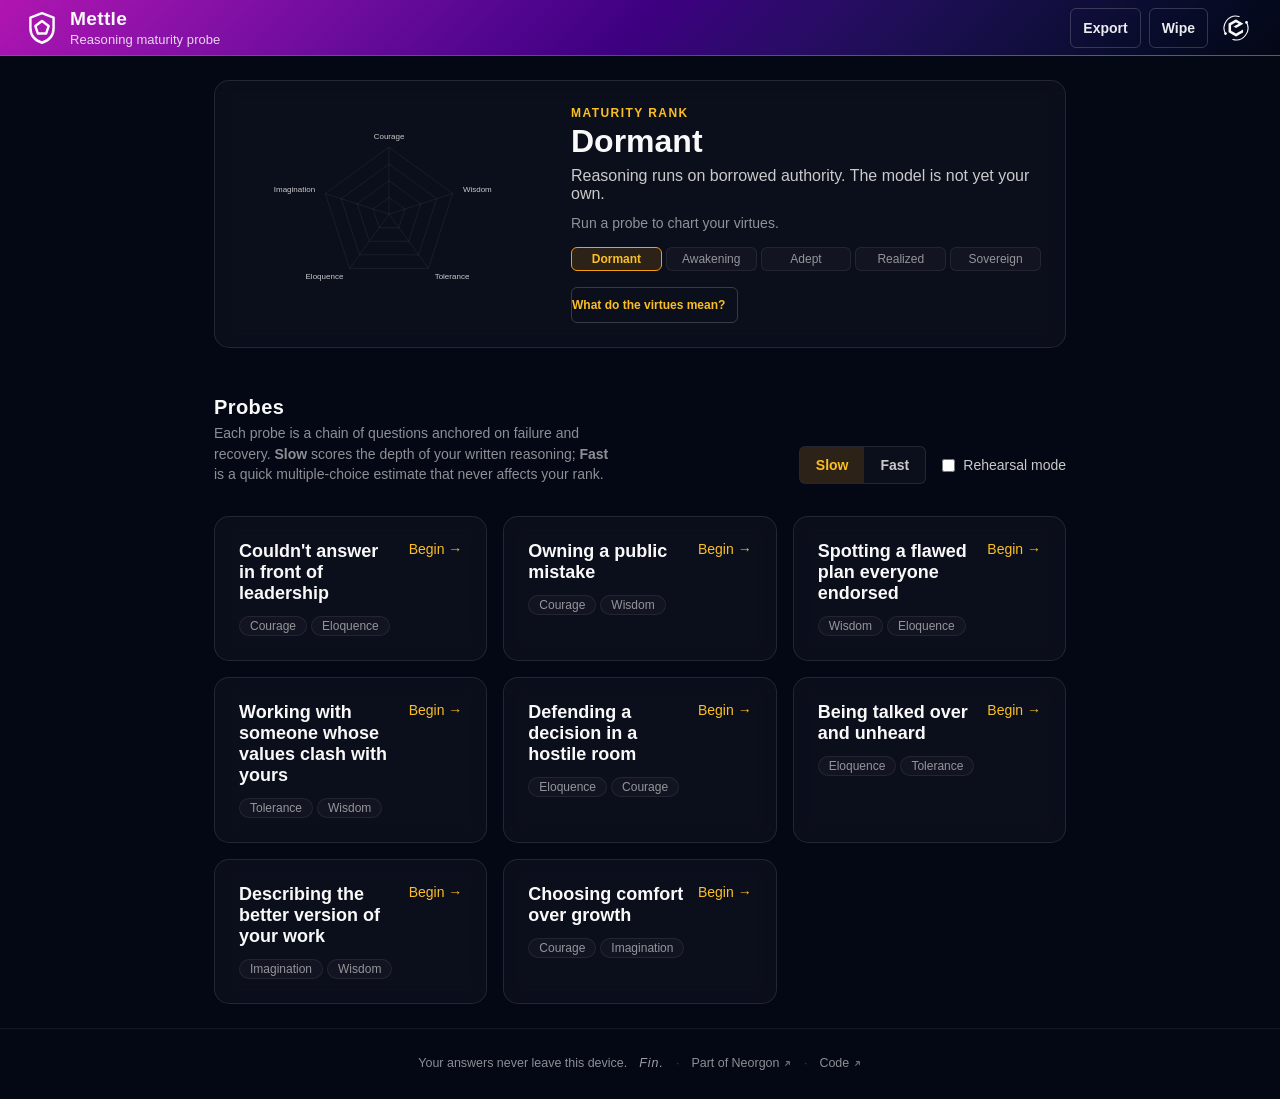
==== commit a20fb255: "chore(ui): re-stamp the hub home-control icon, and take the header kit's mark-colour fix The stamped" ====
--- a/index.html
+++ b/index.html
@@ -76,14 +76,13 @@
     
       </nav>
       <a class="header-home" href="https://neorgon.com/" title="neorgon.com" aria-label="Neorgon home">
-        <svg class="nh-hub-icon" viewBox="0 0 24 24" fill="none" stroke="currentColor" stroke-width="1.5" stroke-linecap="round" stroke-linejoin="round" xmlns="http://www.w3.org/2000/svg" aria-hidden="true">
-          <circle cx="12" cy="12" r="4.4"/>
-          <ellipse cx="12" cy="12" rx="8.4" ry="3" transform="rotate(-18 12 12)"/>
+        <svg class="nh-hub-icon" viewBox="0 0 24 24" fill="none" xmlns="http://www.w3.org/2000/svg" aria-hidden="true">
+          <path d="M12 4.4 18.58 8.2 18.58 15.8 12 19.6 5.42 15.8 5.42 8.2Z" fill="currentColor" stroke="none"/>
           <g class="nh-orbit">
-            <path d="M17.5 4.2 14.2 2.7l.9 1.4-.6 1.1z" fill="currentColor" stroke="none"/>
-            <circle cx="12.6" cy="3" r=".7" fill="currentColor" stroke="none" opacity=".55"/>
-            <circle cx="11.1" cy="3.3" r=".55" fill="currentColor" stroke="none" opacity=".35"/>
-            <circle cx="9.8" cy="3.7" r=".4" fill="currentColor" stroke="none" opacity=".2"/>
+            <path d="M2.47 17.50 A11.0 11.0 0 0 1 14.85 1.37" fill="none" stroke="currentColor" stroke-width="1.05" stroke-linecap="round"/>
+            <path d="M21.53 6.50 A11.0 11.0 0 0 1 9.15 22.63" fill="none" stroke="currentColor" stroke-width="1.05" stroke-linecap="round"/>
+            <circle cx="21.71" cy="6.84" r="1.25" fill="currentColor"/>
+            <circle cx="2.29" cy="17.16" r="1.25" fill="currentColor"/>
           </g>
         </svg>
       </a>
--- a/css/neorgon-header.css
+++ b/css/neorgon-header.css
@@ -377,7 +377,7 @@
    be filtered, because it already inherits the header's own text colour and
    inverting it would undo exactly the thing it was swapped in to fix. */
 img.header-logo-img { filter: brightness(0) invert(1); }
-svg.header-logo-mark { fill: currentColor; width: auto; }
+svg.header-logo-mark { color: var(--header-text); fill: currentColor; width: auto; }
 /* A site that ships its own mark gets it as a mask over currentColor, so the
    glyph follows the header's text colour exactly as the inline svg does. An
    <img> could not: it paints its own pixels and ignores the cascade. */
@@ -387,6 +387,16 @@
      Pinning width to the desktop value gave a 36x28 box on a phone. */
   aspect-ratio: 1;
   width: auto;
+  /* Declared, not inherited. `background: currentColor` resolves against
+     whatever the ancestor set, and the logo is always inside an <a>: on a site
+     whose logo anchor carries no class, that ancestor is an unstyled link and
+     currentColor is the UA's #0000EE. The mark then paints link-blue, silently,
+     because nothing in the page is wrong enough to throw. Every fleet site
+     happens to wrap the logo in .header-title-link (which the kit gives
+     color: inherit), so this only surfaced when ops-console adopted the kit
+     with a bare <a>. Stating the colour here makes the mask independent of the
+     markup around it, which is the contract the rest of the kit already keeps. */
+  color: var(--header-text);
   background: currentColor;
   /* The image itself is set inline by header.js, derived from the manifest
      link, because a fleet site is served at its domain root and a kit showcase
@@ -661,15 +671,22 @@
   display: block;
 }
 
-/* ── Hub glyph: inclined planet + orbiting rocket ────────────────
-   .header-home now carries the kit's planet SVG (markup contract in
-   the README) — the one header link to neorgon.com, tooltip
-   "neorgon.com". Idle it is a still planet with the rocket parked;
-   on hover or keyboard focus the rocket does laps, smoke trailing.
+/* ── Hub glyph: the Energon mark at the centre of a galaxy ───────
+   .header-home is the one header link to neorgon.com, tooltip
+   "neorgon.com". The page stamps a placeholder SVG (markup contract
+   in the README) and upgradeHome() replaces it on init with the mark
+   at scale(0.72) inside a <g class="nh-orbit"> of two arcs and two
+   dots. Idle the whole thing is still; on hover or keyboard focus the
+   orbit group turns as one rigid body while the mark stays upright,
+   because a rotating letterform is unreadable.
    Stroked glyph, so it sizes with --header-icon, not the solid token. */
 .header-home svg.nh-hub-icon {
-  width: var(--header-icon, 22px);
-  height: var(--header-icon, 22px);
+  /* Deliberately larger than --header-icon: the galaxy's arms occupy the outer
+     ring, so at 22px the MARK fell to 14px against 18px for the neighbouring
+     control. 26px puts it back at 18px, measured, while the arms still land
+     inside the 40px box. */
+  width: var(--header-hub-icon, 26px);
+  height: var(--header-hub-icon, 26px);
 }
 .header-home .nh-orbit {
   transform-origin: 12px 12px; /* viewBox centre, for the legacy planet markup */
@@ -680,56 +697,11 @@
 }
 @keyframes nh-orbit-lap { to { transform: rotate(360deg); } }
 
-/* ── Inclined orbit: the satellite passes in front of the mark and behind it ──
-   Two dots on one elliptical path, each shown for its own half of the lap. The
-   far one is drawn before the mark in document order, so the mark occludes it;
-   that occlusion IS the depth, and it costs nothing but paint order.
-
-   offset-path rather than a rotate: a rotation can only trace a circle, and
-   squashing it into an ellipse with scaleY would squash the satellite too,
-   because the counter-scale would have to sit inside the rotation. Where
-   offset-path is unsupported the dots simply rest at their authored cx/cy,
-   which is a still icon rather than a broken one.
-
-   The semi-major axis is capped by the viewBox: an inline svg clips to it, so
-   10.2 plus the 1.35 radius leaves 11.55 of the 12 available. */
-.header-home .nh-sat {
-  offset-rotate: 0deg;
-  /* The rim separates the satellite from the mark when it crosses it: without
-     one, a currentColor dot over a currentColor mark merges into the
-     silhouette and reads as a stray pixel rather than a moon.
-     --header-bg-end is the right hook because the rim's job is to look like
-     the background, so it vanishes over open header and shows only as a gap
-     against the mark. Measured caveat: every skin shipped today redefines
-     --header-bg-start and --header-bg-mid but leaves --header-bg-end at
-     #040714, so this resolves to one dark value everywhere right now. A skin
-     that ends light gets the rim right for free, but only if it sets that
-     token; one that ends light without setting it would show a dark ring. */
-  stroke: var(--header-bg-end, #040714);
-  stroke-width: .8;
-}
-.header-home .nh-sat-back { opacity: 0; }
-/* On hover the mark takes the accent, and currentColor would carry the
-   satellite with it: a pink dot on a pink mark is a dot you cannot find. It
-   holds the header's text colour instead, so the moon stays legible against
-   whatever the mark has become. */
-.header-home:hover .nh-sat,
-.header-home:focus-visible .nh-sat { fill: var(--header-text); }
-.header-home:hover .nh-sat-front,
-.header-home:focus-visible .nh-sat-front {
-  animation: nh-sat-lap 2.6s linear infinite, nh-sat-near 2.6s steps(1, end) infinite;
-}
-.header-home:hover .nh-sat-back,
-.header-home:focus-visible .nh-sat-back {
-  animation: nh-sat-lap 2.6s linear infinite, nh-sat-far 2.6s steps(1, end) infinite;
-}
-.header-home:hover .nh-sat,
-.header-home:focus-visible .nh-sat {
-  offset-path: path("M20.31 10.40 A9.6 3.4 -30 1 1 3.69 20.00 A9.6 3.4 -30 1 1 20.31 10.40");
-}
-@keyframes nh-sat-lap  { from { offset-distance: 0%; } to { offset-distance: 100%; } }
-@keyframes nh-sat-near { 0% { opacity: 1; } 50% { opacity: 0; } }
-@keyframes nh-sat-far  { 0% { opacity: 0; } 50% { opacity: 1; } }
+/* The galaxy turns as one rigid body on hover, so a plain rotate does it.
+   This replaced an offset-path satellite on an inclined ellipse: that needed a
+   front/back pair kept in sync and a semi-major axis capped so the dot did not
+   clip the viewBox, and none of it is needed once the arms sit outside the
+   mark instead of crossing it. */
 
 /* ── Overflow toggle (⋯) — injected by header.js ─────────────── */
 .header-overflow { position: relative; display: flex; }
@@ -933,9 +905,7 @@
   .header-logo-img:hover,
   .header-title-link:hover .header-logo-img { transform: none; }
   .header-home:hover .nh-orbit,
-  .header-home:focus-visible .nh-orbit,
-  .header-home:hover .nh-sat,
-  .header-home:focus-visible .nh-sat { animation: none; }
+  .header-home:focus-visible .nh-orbit { animation: none; }
   .header-menu.open { animation: none; }
   .header-overflow-toggle:active,
   .header-theme-toggle:active,
--- a/css/neorgon-footer.css
+++ b/css/neorgon-footer.css
@@ -533,3 +533,9 @@
     word-break: break-all;
   }
 }
+
+/* The outbound arrow on a footer link. Sized in em so it tracks the label at
+   whatever size a site's footer runs, and nudged up off the baseline because a
+   45-degree arrow reads low when it is optically centred. */
+.neo-footer-out { display: inline-block; vertical-align: -0.05em; margin-left: 0.28em; width: 0.72em; height: 0.72em; opacity: 0.75; }
+.neo-footer a:hover .neo-footer-out, .neo-footer a:focus-visible .neo-footer-out { opacity: 1; }
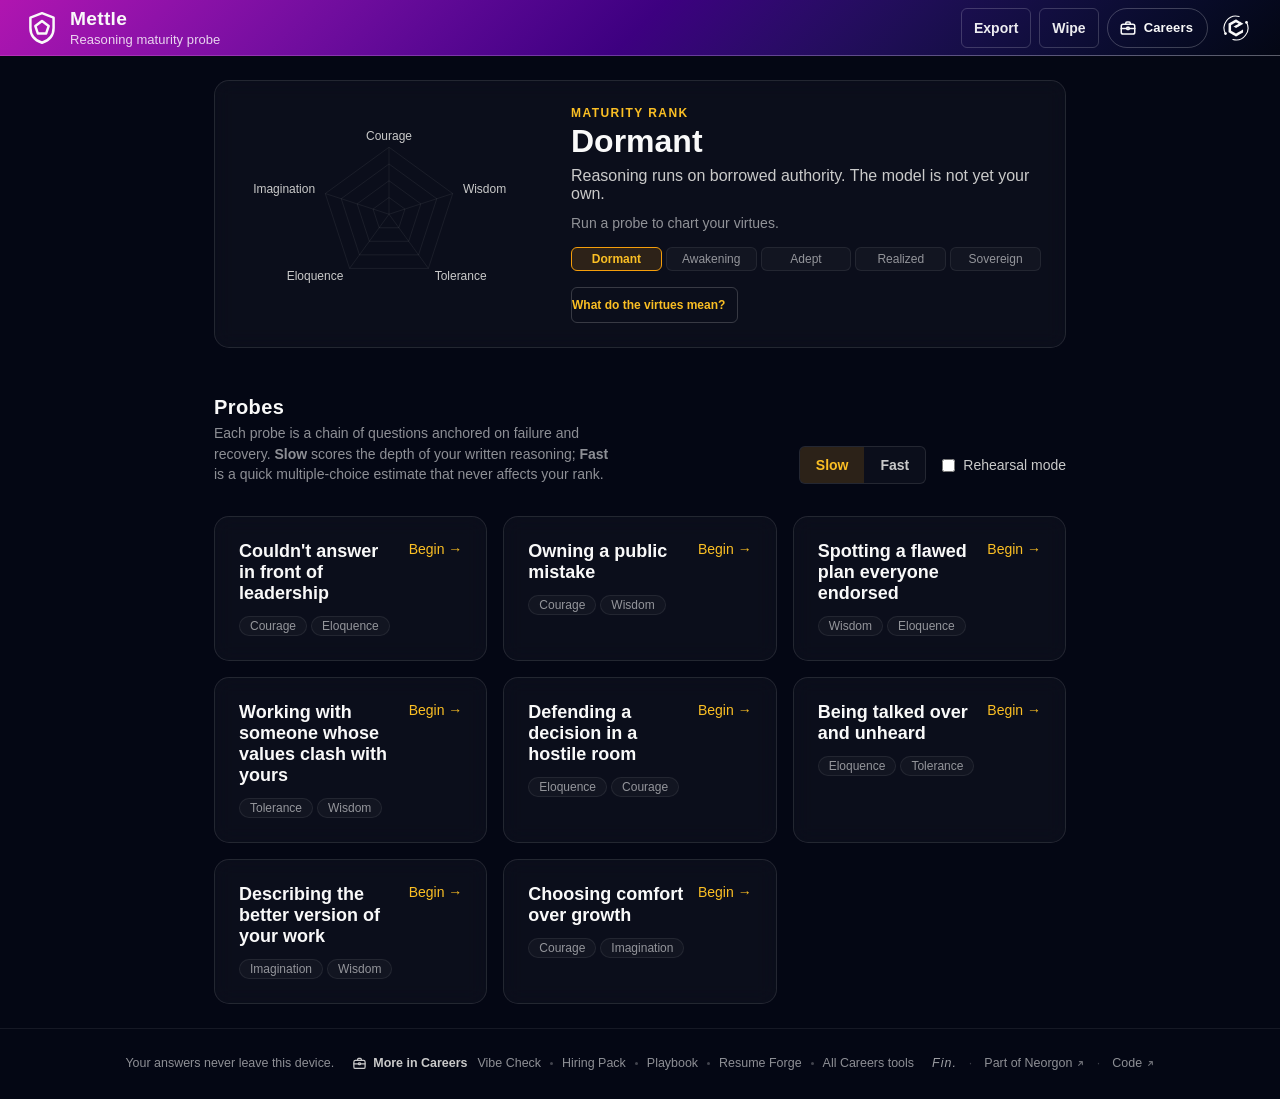
==== commit 6fa96c0d: "chore(kits): sync header and footer kits and stamp the category row Header Kit: a category chip from" ====
--- a/index.html
+++ b/index.html
@@ -37,6 +37,7 @@
   <script defer src="js/neorgon-header.js"></script>
   <!-- Neorgon Footer Kit (vendored): see packages/neorgon-ui/footer/README.md -->
   <meta name="neo-repo" content="energon-a-secas/mettle-site">
+  <meta name="neo-category" content="careers">
   <link rel="stylesheet" href="css/neorgon-footer.css">
   <script defer src="js/neorgon-footer.js"></script>
   <script type="application/ld+json">
@@ -97,6 +98,18 @@
 
   <footer class="neo-footer" data-footer-mode="minimal">
     Your answers never leave this device.
+    <!-- neo-fleet:more -->
+    <nav class="neo-more" aria-label="More in Careers" data-category="careers" data-label-en="Careers" data-label-es="Carrera">
+      <span class="neo-more__label" aria-hidden="true"><svg class="neo-more__icon" viewBox="0 0 24 24" width="16" height="16" fill="none" stroke="currentColor" stroke-width="2" stroke-linecap="round" stroke-linejoin="round" aria-hidden="true" focusable="false"><rect x="3" y="7" width="18" height="13" rx="2.5"/><path d="M9 7V5.5A1.5 1.5 0 0 1 10.5 4h3A1.5 1.5 0 0 1 15 5.5V7"/><path d="M3 12.5h7.5M13.5 12.5H21"/><rect x="10.5" y="11" width="3" height="3" rx=".8"/></svg><span class="neo-more__title">More in Careers</span></span>
+      <ul class="neo-more__list">
+        <li><a href="https://interviews.neorgon.com/">Vibe Check</a></li>
+        <li><a href="https://hiringpack.neorgon.com/">Hiring Pack</a></li>
+        <li><a href="https://playbook.neorgon.com/">Playbook</a></li>
+        <li><a href="https://resume.neorgon.com/">Resume Forge</a></li>
+        <li><a class="neo-more__all" href="https://neorgon.com/careers/">All Careers tools</a></li>
+      </ul>
+    </nav>
+    <!-- /neo-fleet:more -->
   </footer>
 
   <script type="module" src="js/app.js"></script>
--- a/css/viz.css
+++ b/css/viz.css
@@ -1,18 +1,25 @@
 /* ══════════════════════════════════════════════════════════════
- * @neorgon/ui — Viz Kit
- * Standardized, dependency-free graph + box assets.
+ * @neorgon/ui, Viz Kit v2
+ * Standardized, dependency-free graph and box assets.
  *
- * Keyed off the _template design tokens (--bg, --surface-1, --border,
- * --accent, --text-*, --radius-*, --space-*). Sites that already load the
- * template CSS inherit them; the block below only *fallbacks* missing ones
- * so the kit also works standalone.
+ * Keyed off the shared design tokens (--bg, --surface-1, --border, --accent,
+ * --text-*, --radius-*, --space-*, --ok, --warn). Sites that load base.css or
+ * the template inherit them; the block below only falls back for missing
+ * ones so the kit also works standalone.
  *
- * Pair with js/viz.js (pure SVG-string builders). All motion is gated
- * behind prefers-reduced-motion. All numbers use tabular-nums.
+ * Pair with js/viz.js. Chart text is 12px at every width: the runtime sizes
+ * each kit svg's font by the inverse of its viewBox scale (--viz-text sets
+ * another size, as a unitless px number). Every kit text is 12px or more.
+ * All motion is gated behind prefers-reduced-motion; nothing loops at rest.
+ *
+ * New colours are read where they are used, with fallbacks, so a site (or a
+ * print block) that re-points --viz-accent re-colours every bar at once:
+ *   --viz-bar, --viz-bar-hi   unstacked bars and the highlight (default accent)
+ *   --viz-ok, --viz-warn      a good and a bad change (default --ok, --warn)
+ *   --viz-info, --viz-focus   the info pill and focus rings
  * ════════════════════════════════════════════════════════════ */
 
 :root {
-  /* Fallbacks — real values come from _template tokens when present. */
   --viz-surface: var(--surface-1, rgba(255, 255, 255, .03));
   --viz-border: var(--border-subtle, rgba(255, 255, 255, .07));
   --viz-border-strong: var(--border, rgba(255, 255, 255, .1));
@@ -26,7 +33,7 @@
   --viz-radius: var(--radius-sm, 6px);
   --viz-mono: var(--mono, ui-monospace, SFMono-Regular, Menlo, Monaco, Consolas, monospace);
 
-  /* Categorical data palette (order matters — used by multi-series charts). */
+  /* Categorical data palette (order matters: used by multi-series charts). */
   --viz-c1: #0080ff;
   --viz-c2: #a78bfa;
   --viz-c3: #34d399;
@@ -36,7 +43,7 @@
   --viz-c7: #fb923c;
   --viz-c8: #4ade80;
 
-  /* Sequential ramp for heatmaps (low → high). */
+  /* Sequential ramp for heatmaps (low to high). */
   --viz-heat-0: rgba(255, 255, 255, .04);
   --viz-heat-1: rgba(0, 128, 255, .22);
   --viz-heat-2: rgba(0, 128, 255, .42);
@@ -44,182 +51,712 @@
   --viz-heat-4: rgba(0, 128, 255, .92);
 }
 
-/* ── Box: chart frame / panel ──────────────────────────────── */
+/* ── Box: chart frame ──────────────────────────────────────── */
 .viz-panel {
-  padding: 12px 14px 8px;
+  padding: 12px 14px 10px;
   border-radius: var(--viz-radius);
   background: var(--viz-surface);
   border: 1px solid var(--viz-border);
 }
 .viz-head {
   display: flex;
+  flex-wrap: wrap;
   justify-content: space-between;
   align-items: baseline;
-  gap: 12px;
-  margin-bottom: 6px;
+  gap: 2px 12px;
+  margin-bottom: 8px;
 }
 .viz-title {
-  font-size: .6rem;
-  text-transform: uppercase;
-  letter-spacing: .11em;
-  color: var(--viz-ink-mute);
+  font-size: .8125rem;
   font-weight: 600;
+  line-height: 1.35;
+  color: var(--viz-ink-2);
 }
 .viz-scale {
   font-family: var(--viz-mono);
-  font-size: .64rem;
+  font-size: .75rem;
   color: var(--viz-ink-2);
   font-variant-numeric: tabular-nums;
 }
-.viz-svg { display: block; width: 100%; height: auto; overflow: visible; }
-
-/* ── Box: stat grid (KPI tiles) ────────────────────────────── */
+.viz-svg { display: block; width: 100%; height: auto; overflow: visible; font-size: 12px; }
+
+/* ── Chart text ────────────────────────────────────────────── */
+.viz-tick {
+  font-family: var(--viz-mono);
+  fill: var(--viz-ink-mute);
+  font-variant-numeric: tabular-nums;
+}
+.viz-xlabel { font-family: inherit; }
+.viz-xlabel.is-off { visibility: hidden; }
+.viz-xlabel--major { font-weight: 600; fill: var(--viz-ink-2); }
+.viz-label { fill: var(--viz-ink-2); }
+.viz-value-label {
+  font-family: var(--viz-mono);
+  fill: var(--viz-ink-2);
+  font-variant-numeric: tabular-nums;
+}
+.viz-endlabel { font-weight: 600; }
+/* The floor holds under a site's own rule: kit chart text takes the size the
+   runtime sets on its svg (12px rendered, or --viz-text), not a fixed px that
+   a viewBox then shrinks. A site wanting larger chart text sets --viz-text. */
+.viz-svg[data-viz] :is(.viz-tick, .viz-label, .viz-value-label, .viz-endlabel, .viz-unknown-mark) { font-size: inherit; }
+/* Ticks and end labels moved inside a narrow chart keep a halo, so a bar or
+   a line under them does not cut through the figures. */
+.viz-yin .viz-ytick,
+.viz-endlabel[text-anchor="end"] {
+  paint-order: stroke;
+  stroke: var(--bg, #040714);
+  stroke-width: calc(3px * var(--viz-s, 1));
+  stroke-linejoin: round;
+}
+.viz-unknown-mark { fill: var(--viz-ink-mute); font-family: inherit; }
+
+/* ── Axes and grid ─────────────────────────────────────────── */
+.viz-axis { stroke: var(--viz-border-strong); stroke-width: 1; vector-effect: non-scaling-stroke; }
+.viz-grid { stroke: var(--viz-grid); stroke-width: 1; vector-effect: non-scaling-stroke; }
+.viz-grid--zero { stroke: var(--viz-border-strong); }
+.viz-ref {
+  stroke: color-mix(in srgb, var(--viz-warn, var(--warn, #f59e0b)) 45%, transparent);
+  stroke-width: 1;
+  stroke-dasharray: 3 3;
+  vector-effect: non-scaling-stroke;
+}
+
+/* ── Marks: hover, tap and keyboard targets ────────────────── */
+.viz-mark { outline: none; }
+.viz-hit { fill: transparent; }
+.viz-hit--spoke { stroke: transparent; stroke-width: 18; }
+.viz-mark.is-active .viz-hit { fill: color-mix(in srgb, var(--viz-ink) 7%, transparent); }
+.viz-mark:focus-visible .viz-hit {
+  fill: color-mix(in srgb, var(--viz-ink) 10%, transparent);
+  stroke: var(--viz-focus, var(--viz-ink));
+  stroke-width: 1.5px;
+  vector-effect: non-scaling-stroke;
+}
+.viz-mark.is-active .viz-hit--spoke,
+.viz-mark:focus-visible .viz-hit--spoke { stroke: color-mix(in srgb, var(--viz-ink) 10%, transparent); }
+.viz-mark:focus-visible .viz-bar,
+.viz-mark:focus-visible .viz-cell {
+  stroke: var(--viz-focus, var(--viz-ink));
+  stroke-width: 2px;
+  vector-effect: non-scaling-stroke;
+}
+.viz-pt {
+  opacity: 0;
+  stroke: var(--bg, #040714);
+  stroke-width: 1.5;
+  transition: opacity var(--dur-fast, 120ms);
+}
+.viz-mark.is-active .viz-pt,
+.viz-mark:focus-visible .viz-pt,
+.viz-pt--on { opacity: 1; }
+
+/* Bars */
+.viz-bar { transition: opacity var(--dur-fast, 120ms); }
+.viz-bar--muted { opacity: .6; }
+.viz-mark.is-active .viz-bar { opacity: .82; }
+
+/* Line / area */
+.viz-line { fill: none; stroke-width: 1.6; stroke-linejoin: round; stroke-linecap: round; }
+.viz-dot { stroke: var(--bg, #040714); stroke-width: 1; }
+
+/* Radar */
+.viz-radar-ring { fill: none; stroke: var(--viz-grid-2); }
+.viz-radar-spoke { stroke: var(--viz-grid-2); }
+.viz-radar-area { fill-opacity: .18; stroke-width: 2; stroke-linejoin: round; }
+
+/* Gauge / ring */
+.viz-gauge-track { fill: none; stroke: var(--viz-grid-2); }
+.viz-gauge-fill { fill: none; stroke-linecap: round; }
+.viz-gauge-value {
+  font-family: var(--viz-mono);
+  font-weight: 700;
+  fill: var(--viz-ink);
+  font-variant-numeric: tabular-nums;
+}
+
+/* Donut */
+.viz-donut-seg { transition: opacity var(--dur-fast, 120ms); }
+.viz-svg:has(.viz-arc.is-active) .viz-arc:not(.is-active) .viz-donut-seg,
+.viz-svg:has(.viz-arc:focus-visible) .viz-arc:not(:focus-visible) .viz-donut-seg { opacity: .35; }
+.viz-donut-center {
+  font-family: var(--viz-mono);
+  font-weight: 700;
+  fill: var(--viz-ink);
+  font-variant-numeric: tabular-nums;
+}
+
+/* Heatmap */
+.viz-cell { transition: opacity var(--dur-fast, 120ms); }
+.viz-cell--unknown { stroke: var(--viz-border-strong); stroke-dasharray: 2 2; vector-effect: non-scaling-stroke; }
+.viz-mark.is-active .viz-cell { opacity: .8; }
+
+/* ── Horizontal bars (orient: 'h') ─────────────────────────── */
+.viz-hbars-wrap { container: viz-hbars / inline-size; }
+.viz-hbars {
+  list-style: none;
+  margin: 0;
+  padding: 0;
+  display: grid;
+  grid-template-columns: fit-content(45%) minmax(3rem, 1fr) auto;
+  column-gap: 12px;
+}
+.viz-hbar {
+  display: grid;
+  grid-column: 1 / -1;
+  grid-template-columns: subgrid;
+  align-items: center;
+  min-height: 32px;
+}
+.viz-hbar__label {
+  font-size: .875rem;
+  line-height: 1.3;
+  color: var(--viz-ink-2);
+  overflow-wrap: anywhere;
+}
+.viz-hbar__track { position: relative; height: 10px; }
+.viz-hbar__fill {
+  position: absolute;
+  top: 0;
+  bottom: 0;
+  left: var(--a);
+  width: var(--w);
+  border-radius: 2px;
+  background: var(--c, var(--viz-bar, var(--viz-accent)));
+}
+.viz-hbar__value {
+  font-family: var(--viz-mono);
+  font-size: .8125rem;
+  color: var(--viz-ink);
+  text-align: right;
+  font-variant-numeric: tabular-nums;
+  white-space: nowrap;
+}
+.viz-hbar.is-hi .viz-hbar__label { color: var(--viz-ink); font-weight: 600; }
+@container viz-hbars (max-width: 420px) {
+  .viz-hbars { grid-template-columns: minmax(0, 1fr) auto; }
+  .viz-hbar { padding: 4px 0; }
+  .viz-hbar__label { grid-column: 1 / -1; }
+}
+
+/* ── Stat grid ─────────────────────────────────────────────── */
+/* v1 markup (<div class="viz-stats"> of <div class="viz-stat">) keeps its wrap. */
 .viz-stats {
   display: flex;
   flex-wrap: wrap;
   gap: var(--space-2, 8px);
+  margin: 0;
 }
 .viz-stat {
   flex: 1;
   min-width: 80px;
   display: flex;
   flex-direction: column;
-  gap: 3px;
-  padding: 9px 12px;
+  gap: 4px;
+  padding: 12px 14px;
   border-radius: var(--viz-radius);
   background: var(--viz-surface);
   border: 1px solid var(--viz-border);
 }
 .viz-stat__label {
-  font-size: .58rem;
-  text-transform: uppercase;
-  letter-spacing: .11em;
+  font-size: .8125rem;
+  line-height: 1.35;
+  color: var(--viz-ink-2);
+}
+.viz-stat__value {
+  margin: 0;
+  font-family: var(--viz-mono);
+  font-size: max(12px, var(--viz-stat-size, 1.5rem));
+  font-weight: 600;
+  line-height: 1.1;
+  color: var(--viz-ink);
+  font-variant-numeric: tabular-nums;
+  overflow-wrap: anywhere;
+}
+.viz-stat__foot {
+  margin: 0;
+  font-size: .8125rem;
+  line-height: 1.4;
+  color: var(--viz-ink-2);
+}
+.viz-stat__foot a { color: inherit; text-decoration-thickness: 1px; text-underline-offset: 2px; }
+.viz-stat__delta { margin: 0; font-size: .8125rem; line-height: 1.4; }
+
+/* v2 markup: a <dl> whose tiles share subgrid rows, so labels, values, feet and
+   deltas line up across a row even when one label wraps. */
+dl.viz-stats {
+  --viz-gap: var(--space-2, 8px);
+  container: viz-stats / inline-size;
+  display: grid;
+  grid-template-columns: repeat(auto-fit, minmax(max(min(100%, var(--viz-stat-min, 166px)), calc((100% - (var(--viz-cols, 4) - 1) * var(--viz-gap)) / var(--viz-cols, 4))), 1fr));
+  column-gap: var(--viz-gap);
+  row-gap: 0;
+  margin: 0 0 calc(-1 * var(--viz-gap));
+}
+dl.viz-stats > .viz-stat {
+  grid-row: span 4;
+  display: grid;
+  grid-template-rows: subgrid;
+  justify-content: normal;
+  align-content: normal;
+  row-gap: 0;
+  min-width: 0;
+  margin-bottom: var(--viz-gap);
+}
+dl.viz-stats .viz-stat__label { grid-row: 1; margin: 0; }
+dl.viz-stats .viz-stat__value { grid-row: 2; margin-top: 6px; align-self: end; }
+dl.viz-stats .viz-stat__foot { grid-row: 3; margin-top: 6px; }
+dl.viz-stats .viz-stat__delta { grid-row: 4; margin-top: 6px; }
+dl.viz-stats[data-order="value"] .viz-stat__value { grid-row: 1; margin-top: 0; align-self: start; }
+dl.viz-stats[data-order="value"] .viz-stat__label { grid-row: 2; margin-top: 6px; }
+.viz-stat--lead { grid-column: span 2; }
+.viz-stat--lead .viz-stat__value { font-size: max(12px, var(--viz-stat-lead-size, 2rem)); }
+@container viz-stats (max-width: 339px) {
+  .viz-stat--lead { grid-column: auto; }
+}
+@supports not (grid-template-rows: subgrid) {
+  dl.viz-stats > .viz-stat { display: flex; flex-direction: column; }
+}
+
+/* Tile states: a word is not a figure, so it takes the UI face. */
+.viz-stat[data-state="unknown"] .viz-stat__value,
+.viz-stat[data-state="empty"] .viz-stat__value,
+.viz-stat[data-state="error"] .viz-stat__value {
+  font-family: inherit;
+  font-size: 1.125rem;
+  font-weight: 500;
   color: var(--viz-ink-mute);
 }
-.viz-stat__value {
-  font-family: var(--viz-mono);
-  font-size: 1.05rem;
+.viz-stat[data-state="error"] .viz-stat__value { color: var(--viz-warn, var(--warn, #f59e0b)); }
+.viz-skel {
+  display: block;
+  width: min(7ch, 100%);
+  height: 1em;
+  border-radius: 4px;
+  background: linear-gradient(90deg, var(--viz-surface) 25%, var(--surface-2, rgba(255, 255, 255, .08)) 50%, var(--viz-surface) 75%);
+  background-size: 200% 100%;
+  animation: viz-shimmer 1.5s ease-in-out infinite;
+}
+
+/* ── Delta and pill ────────────────────────────────────────── */
+.viz-delta { font-weight: 600; font-variant-numeric: tabular-nums; }
+.viz-delta--good { color: var(--viz-ok, var(--ok, var(--good, #34d399))); }
+.viz-delta--bad { color: var(--viz-warn, var(--warn, #f59e0b)); }
+.viz-delta--neutral { color: var(--viz-ink-2); }
+.viz-pill {
+  margin-inline-start: 6px;
+  padding: 0 7px;
+  border: 1px solid currentColor;
+  border-radius: 999px;
+  font-size: .75rem;
+  font-weight: 600;
+  white-space: nowrap;
+}
+.viz-pill--info {
+  color: var(--viz-info, var(--info, var(--viz-accent-bright)));
+  background: color-mix(in srgb, currentColor 12%, transparent);
+}
+
+/* ── Ranked list ───────────────────────────────────────────── */
+.viz-ranked-wrap { container: viz-ranked / inline-size; }
+.viz-ranked {
+  width: 100%;
+  border-collapse: collapse;
+  font-size: .875rem;
+  font-variant-numeric: tabular-nums;
+}
+.viz-ranked th,
+.viz-ranked td {
+  height: 40px;
+  padding: 4px 10px;
+  border-bottom: 1px solid var(--viz-border);
+  text-align: left;
+  vertical-align: middle;
+}
+.viz-ranked th:first-child,
+.viz-ranked td:first-child { padding-inline-start: 0; }
+.viz-ranked th:last-child,
+.viz-ranked td:last-child { padding-inline-end: 0; }
+.viz-ranked thead th {
+  height: 36px;
+  font-size: .8125rem;
+  font-weight: 600;
+  color: var(--viz-ink-mute);
+  border-bottom-color: var(--viz-border-strong);
+  white-space: nowrap;
+}
+.viz-ranked .n { text-align: right; }
+.viz-ranked tbody th { font-weight: 500; max-width: 0; width: 40%; }
+.viz-ranked__sort {
+  all: unset;
+  display: inline-flex;
+  align-items: center;
+  gap: 4px;
+  min-height: 24px;
+  border-radius: 4px;
+  cursor: pointer;
+}
+.viz-ranked__sort:hover { color: var(--viz-ink); }
+[aria-sort="descending"] > .viz-ranked__sort,
+[aria-sort="ascending"] > .viz-ranked__sort { color: var(--viz-ink); }
+[aria-sort="descending"] > .viz-ranked__sort::after { content: "▼"; font-size: .75rem; }
+[aria-sort="ascending"] > .viz-ranked__sort::after { content: "▲"; font-size: .75rem; }
+.viz-ranked__name {
+  display: block;
+  max-width: 100%;
+  overflow: hidden;
+  text-overflow: ellipsis;
+  white-space: nowrap;
+  color: var(--viz-ink);
+}
+.viz-ranked__pick {
+  all: unset;
+  display: block;
+  max-width: 100%;
+  overflow: hidden;
+  text-overflow: ellipsis;
+  white-space: nowrap;
+  min-height: 24px;
+  line-height: 24px;
+  border-radius: 4px;
+  color: var(--viz-ink);
+  cursor: pointer;
+}
+.viz-ranked__pick[aria-pressed="true"] { font-weight: 700; }
+.viz-ranked__sort:focus-visible,
+.viz-ranked__pick:focus-visible {
+  outline: 2px solid var(--viz-focus, var(--viz-accent-bright));
+  outline-offset: 2px;
+}
+.viz-ranked--pick tbody tr { cursor: pointer; }
+.viz-ranked tbody tr:hover { background: color-mix(in srgb, var(--viz-ink) 4%, transparent); }
+.viz-ranked tbody tr.is-picked { background: color-mix(in srgb, var(--viz-accent) 14%, transparent); }
+.viz-ranked tbody tr.is-dim { opacity: .55; }
+.viz-ranked__barcell { width: 45%; }
+.viz-ranked__cell {
+  display: grid;
+  grid-template-columns: minmax(2.5rem, 1fr) auto;
+  align-items: center;
+  gap: 10px;
+}
+.viz-ranked__track { display: block; height: 6px; }
+.viz-ranked__bar {
+  display: block;
+  height: 100%;
+  width: calc(var(--v, 0) * 100%);
+  border-radius: 3px;
+  background: var(--viz-bar, var(--viz-accent));
+  opacity: .7;
+}
+.viz-ranked tr.is-picked .viz-ranked__bar { opacity: 1; background: var(--viz-bar-hi, var(--viz-accent-bright)); }
+.viz-ranked__num { font-family: var(--viz-mono); color: var(--viz-ink); white-space: nowrap; }
+.viz-ranked__sub {
+  display: block;
+  margin-top: 2px;
+  font-size: .75rem;
+  line-height: 1.3;
+  color: var(--viz-ink-mute);
+}
+.viz-ranked__note,
+.viz-ranked__caption {
+  margin: 8px 0 0;
+  font-size: .8125rem;
+  line-height: 1.45;
+  color: var(--viz-ink-mute);
+  text-align: left;
+}
+.viz-ranked__caption { caption-side: bottom; }
+@container viz-ranked (max-width: 480px) {
+  .viz-ranked thead {
+    position: absolute;
+    width: 1px;
+    height: 1px;
+    overflow: hidden;
+    clip-path: inset(50%);
+    white-space: nowrap;
+  }
+  .viz-ranked,
+  .viz-ranked tbody { display: block; }
+  .viz-ranked tbody tr {
+    display: flex;
+    flex-wrap: wrap;
+    align-items: baseline;
+    column-gap: 14px;
+    row-gap: 4px;
+    padding: 10px 0;
+    border-bottom: 1px solid var(--viz-border);
+  }
+  .viz-ranked tbody th,
+  .viz-ranked tbody td {
+    display: block;
+    height: auto;
+    width: auto;
+    max-width: none;
+    padding: 0;
+    border: 0;
+  }
+  .viz-ranked tbody th,
+  .viz-ranked__barcell { flex: 1 1 100%; }
+  .viz-ranked__pick,
+  .viz-ranked__name { white-space: normal; overflow-wrap: anywhere; }
+  .viz-ranked tbody td:not(.viz-ranked__barcell) {
+    flex: 0 0 auto;
+    text-align: left;
+    font-size: .8125rem;
+    color: var(--viz-ink-mute);
+  }
+  .viz-ranked tbody td:not(.viz-ranked__barcell)::before { content: attr(data-label) " "; }
+  .viz-ranked tbody td:not(.viz-ranked__barcell) .viz-ranked__num { color: var(--viz-ink-2); }
+}
+
+/* ── Lever list ────────────────────────────────────────────── */
+.viz-levers-wrap { container: viz-levers / inline-size; }
+.viz-levers {
+  list-style: none;
+  margin: 0;
+  padding: 0;
+  display: grid;
+  grid-template-columns: minmax(0, 1.4fr) minmax(4rem, 1fr) auto auto;
+  column-gap: 12px;
+  font-variant-numeric: tabular-nums;
+}
+.viz-lever {
+  display: grid;
+  grid-column: 1 / -1;
+  grid-template-columns: subgrid;
+  align-items: center;
+  min-height: 40px;
+  border-bottom: 1px solid var(--viz-border);
+}
+.viz-lever--bad { --viz-tone: var(--viz-warn, var(--warn, #f59e0b)); }
+.viz-lever--good { --viz-tone: var(--viz-ok, var(--ok, var(--good, #34d399))); }
+.viz-lever--neutral { --viz-tone: var(--viz-ink-mute); }
+.viz-lever__name { font-size: .875rem; line-height: 1.35; color: var(--viz-ink); }
+.viz-lever__track { position: relative; height: 10px; }
+.viz-lever__track::before {
+  content: "";
+  position: absolute;
+  left: var(--z, 0%);
+  top: -5px;
+  bottom: -5px;
+  width: 1px;
+  background: var(--viz-border-strong);
+}
+.viz-lever__bar {
+  position: absolute;
+  top: 0;
+  bottom: 0;
+  left: var(--a);
+  width: var(--w);
+  border-radius: 2px;
+  background: var(--viz-tone);
+}
+.viz-lever__delta {
+  font-family: var(--viz-mono);
+  font-size: .875rem;
+  font-weight: 600;
+  color: var(--viz-tone);
+  text-align: right;
+  white-space: nowrap;
+}
+.viz-lever__share {
+  font-family: var(--viz-mono);
+  font-size: .8125rem;
+  color: var(--viz-ink-mute);
+  text-align: right;
+  white-space: nowrap;
+}
+@container viz-levers (max-width: 440px) {
+  .viz-levers { grid-template-columns: minmax(3rem, 1fr) auto auto; }
+  .viz-lever { padding: 6px 0; row-gap: 4px; }
+  .viz-lever__name { grid-column: 1 / -1; }
+}
+
+/* ── Legend ────────────────────────────────────────────────── */
+.viz-legend {
+  list-style: none;
+  margin: 10px 0 0;
+  padding: 0;
+  display: flex;
+  flex-wrap: wrap;
+  gap: 4px 16px;
+  font-size: .875rem;
+  line-height: 1.35;
+  color: var(--viz-ink-2);
+}
+.viz-legend__item { display: inline-flex; align-items: center; gap: 6px; min-height: 24px; }
+.viz-legend__swatch {
+  flex: none;
+  width: 10px;
+  height: 10px;
+  border-radius: 2px;
+  background: var(--c);
+  print-color-adjust: exact;
+  -webkit-print-color-adjust: exact;
+}
+.viz-legend--line .viz-legend__swatch { width: 14px; height: 3px; }
+.viz-legend__value { font-family: var(--viz-mono); color: var(--viz-ink); font-variant-numeric: tabular-nums; }
+.viz-legend__share { font-family: var(--viz-mono); color: var(--viz-ink-mute); font-variant-numeric: tabular-nums; }
+.viz-legend__item.is-muted { opacity: .6; }
+
+/* ── State block: empty, no match, partial, error ──────────── */
+.viz-state,
+.viz-empty,
+.viz-error {
+  padding: 20px 16px;
+  text-align: center;
+  font-size: 1rem;
+  line-height: 1.45;
+  color: var(--viz-ink-2);
+  border-radius: var(--viz-radius);
+  border: 1px dashed var(--viz-border-strong);
+  background: var(--viz-surface);
+}
+.viz-state__title { margin: 0; color: var(--viz-ink); }
+.viz-state__next { margin: 6px 0 0; font-size: .875rem; color: var(--viz-ink-mute); }
+/* Inside a chart frame the block drops its own box: one frame, not a box in a box. */
+.viz-panel > .viz-state:not([data-state="error"]) { border-color: transparent; background: none; }
+.viz-state[data-state="error"],
+.viz-error {
+  border-style: solid;
+  border-color: color-mix(in srgb, var(--danger, #f43f5e) 45%, transparent);
+  background: color-mix(in srgb, var(--danger, #f43f5e) 7%, var(--viz-surface));
+}
+.viz-state[data-state="partial"] {
+  border-style: solid;
+  border-color: color-mix(in srgb, var(--viz-info, var(--viz-accent-bright)) 40%, transparent);
+}
+.viz-state__action {
+  font: inherit;
   font-weight: 600;
   color: var(--viz-ink);
-  font-variant-numeric: tabular-nums;
-  line-height: 1;
-}
-.viz-stat__delta { font-size: .64rem; font-weight: 600; font-variant-numeric: tabular-nums; }
-.viz-stat__delta--up { color: var(--ok, #22c55e); }
-.viz-stat__delta--down { color: var(--danger-hover, #f43f5e); }
-.viz-stat__delta--flat { color: var(--viz-ink-mute); }
-
-/* ── Shared SVG element classes ────────────────────────────── */
-.viz-axis { stroke: var(--viz-border-strong); stroke-width: 1; }
-.viz-grid { stroke: var(--viz-grid); stroke-width: 1; }
-.viz-ref { stroke: color-mix(in srgb, var(--warn, #f59e0b) 45%, transparent); stroke-width: 1; stroke-dasharray: 3 3; }
-.viz-tick {
-  font-family: var(--viz-mono);
-  font-size: 8px;
-  fill: var(--viz-ink-mute);
-  letter-spacing: .04em;
-}
-.viz-label { fill: var(--viz-ink-2); font-size: 11px; }
-.viz-value-label {
-  font-family: var(--viz-mono);
-  font-size: 9px;
-  fill: var(--viz-ink-2);
-  font-variant-numeric: tabular-nums;
-}
-
-/* Bars */
-.viz-bar { transition: opacity var(--dur-fast, 120ms); }
-.viz-bar:hover { opacity: .82; }
-
-/* Line / area */
-.viz-line { fill: none; stroke-width: 1.6; stroke-linejoin: round; stroke-linecap: round; }
-.viz-dot { stroke: var(--bg, #040714); stroke-width: 1; }
-
-/* Radar */
-.viz-radar-ring { fill: none; stroke: var(--viz-grid-2); }
-.viz-radar-spoke { stroke: var(--viz-grid-2); }
-.viz-radar-area { fill-opacity: .18; stroke-width: 2; stroke-linejoin: round; }
-
-/* Gauge / ring */
-.viz-gauge-track { fill: none; stroke: var(--viz-grid-2); }
-.viz-gauge-fill { fill: none; stroke-linecap: round; }
-.viz-gauge-value {
-  font-family: var(--viz-mono);
-  font-weight: 700;
-  fill: var(--viz-ink);
-  font-variant-numeric: tabular-nums;
-}
-
-/* Donut */
-.viz-donut-seg { transition: opacity var(--dur-fast, 120ms); }
-.viz-donut-seg:hover { opacity: .82; }
-.viz-donut-center {
-  font-family: var(--viz-mono);
-  font-weight: 700;
-  fill: var(--viz-ink);
-  font-variant-numeric: tabular-nums;
-}
-
-/* Heatmap */
-.viz-cell { transition: opacity var(--dur-fast, 120ms); }
-.viz-cell:hover { opacity: .75; }
-
-/* ── Fun effects (opt-in, reduced-motion gated) ────────────── */
-/* ping — a data point radiates outward */
-.viz-fx-ping { transform-box: fill-box; transform-origin: center; animation: viz-ping 1.8s ease-out infinite; }
+  background: color-mix(in srgb, var(--viz-ink) 6%, transparent);
+  border: 1px solid var(--viz-border-strong);
+  border-radius: var(--viz-radius);
+  min-height: 32px;
+  padding: 2px 12px;
+  cursor: pointer;
+}
+.viz-state__action:hover { background: color-mix(in srgb, var(--viz-ink) 12%, transparent); }
+.viz-state__action:focus-visible { outline: 2px solid var(--viz-focus, var(--viz-accent-bright)); outline-offset: 2px; }
+
+/* ── Tooltip (one per page, appended to body by the runtime) ── */
+.viz-tip {
+  position: fixed;
+  top: 0;
+  left: 0;
+  z-index: 10000;
+  max-width: min(320px, calc(100vw - 16px));
+  padding: 8px 10px;
+  border: 1px solid var(--viz-border-strong);
+  border-radius: var(--viz-radius);
+  background: color-mix(in srgb, var(--viz-ink) 8%, var(--bg, #040714));
+  box-shadow: 0 8px 24px rgba(0, 0, 0, .35);
+  color: var(--viz-ink);
+  font-family: var(--font, system-ui, sans-serif);
+  font-size: .8125rem;
+  line-height: 1.4;
+  pointer-events: none;
+}
+.viz-tip[hidden] { display: none; }
+.viz-tip__title { font-weight: 600; }
+.viz-tip__value { margin-top: 2px; font-family: var(--viz-mono); font-variant-numeric: tabular-nums; }
+.viz-tip__rows {
+  list-style: none;
+  margin: 4px 0 0;
+  padding: 0;
+  display: grid;
+  grid-template-columns: auto 1fr auto;
+  align-items: center;
+  gap: 2px 8px;
+}
+.viz-tip__rows li { display: contents; }
+.viz-tip__swatch { width: 8px; height: 8px; border-radius: 2px; }
+.viz-tip__label { color: var(--viz-ink-2); }
+.viz-tip__num { font-family: var(--viz-mono); text-align: right; font-variant-numeric: tabular-nums; }
+.viz-tip__rows .is-on .viz-tip__label,
+.viz-tip__rows .is-on .viz-tip__num { color: var(--viz-ink); font-weight: 700; }
+.viz-tip__rows .viz-tip__sep { display: block; grid-column: 1 / -1; height: 1px; margin: 2px 0; background: var(--viz-border-strong); }
+.viz-tip__rows .is-total > * { font-weight: 600; }
+.viz-tip__foot { margin-top: 4px; font-size: .75rem; color: var(--viz-ink-mute); }
+
+/* ── Effects (opt-in through animate, reduced-motion gated, none loop at rest) ── */
+/* ping and pulse run three times and sweep turns once; add .viz-fx-live to loop
+   one on a chart that is updating live. */
+.viz-fx-ping { transform-box: fill-box; transform-origin: center; animation: viz-ping 1.8s ease-out 3; }
 @keyframes viz-ping {
   0%   { transform: scale(1);   opacity: .9; }
   100% { transform: scale(3.2); opacity: 0; }
 }
-
-/* sweep — radar-style rotating wedge */
-.viz-fx-sweep { animation: viz-spin 8s linear infinite; }
+.viz-fx-sweep { animation: viz-spin 8s linear 1; }
 @keyframes viz-spin { to { transform: rotate(360deg); } }
-
-/* draw-line — path traces itself in on mount */
+.viz-fx-pulse { animation: viz-pulse 2s ease-in-out 3; }
+@keyframes viz-pulse { 0%, 100% { opacity: 1; } 50% { opacity: .45; } }
+.viz-fx-live { animation-iteration-count: infinite; }
+
+/* draw-line: the path carries pathLength="1", so one dash is the whole line;
+   the runtime adds .is-drawn on animationend and the dash pattern goes. */
 .viz-fx-draw {
-  stroke-dasharray: var(--viz-len, 1000);
-  stroke-dashoffset: var(--viz-len, 1000);
-  animation: viz-draw 1.1s var(--ease-snap, cubic-bezier(.34, 1.56, .64, 1)) forwards;
-}
+  stroke-dasharray: 1;
+  stroke-dashoffset: 1;
+  animation: viz-draw 1.1s var(--ease-out, cubic-bezier(.22, 1, .36, 1)) forwards;
+}
+.viz-fx-draw.is-drawn { stroke-dasharray: none; stroke-dashoffset: 0; animation: none; }
 @keyframes viz-draw { to { stroke-dashoffset: 0; } }
 
-/* area-in — gradient area fades/rises in */
-.viz-fx-area-in { animation: viz-area-in .5s ease-out both; transform-origin: bottom; }
+.viz-fx-area-in { animation: viz-area-in .5s var(--ease-out, cubic-bezier(.22, 1, .36, 1)) both; transform-origin: bottom; }
 @keyframes viz-area-in { from { opacity: 0; transform: scaleY(.6); } to { opacity: 1; transform: scaleY(1); } }
 
-/* grow — bars/segments scale up from their baseline */
-.viz-fx-grow { transform-box: fill-box; transform-origin: bottom; animation: viz-grow .5s var(--ease-snap, cubic-bezier(.34, 1.56, .64, 1)) both; }
+.viz-fx-grow {
+  transform-box: fill-box;
+  transform-origin: bottom;
+  animation: viz-grow .5s var(--ease-out, cubic-bezier(.22, 1, .36, 1)) both;
+}
 @keyframes viz-grow { from { transform: scaleY(0); } to { transform: scaleY(1); } }
 
-/* pulse — soft attention pulse for a highlighted node */
-.viz-fx-pulse { animation: viz-pulse 2s ease-in-out infinite; }
-@keyframes viz-pulse { 0%, 100% { opacity: 1; } 50% { opacity: .45; } }
-
 @media (prefers-reduced-motion: reduce) {
-  .viz-fx-ping, .viz-fx-sweep, .viz-fx-draw, .viz-fx-area-in, .viz-fx-grow, .viz-fx-pulse {
-    animation: none;
-  }
-  .viz-fx-draw { stroke-dashoffset: 0; }
-}
-
-/* ── States: skeleton / empty / error ──────────────────────── */
+  .viz-fx-ping, .viz-fx-sweep, .viz-fx-draw, .viz-fx-area-in, .viz-fx-grow, .viz-fx-pulse,
+  .viz-skeleton, .viz-skel { animation: none; }
+  .viz-fx-draw { stroke-dasharray: none; stroke-dashoffset: 0; }
+  .viz-pt, .viz-bar, .viz-cell, .viz-donut-seg { transition: none; }
+}
+
+/* ── Skeleton ──────────────────────────────────────────────── */
 .viz-skeleton {
   height: var(--viz-skel-h, 120px);
   border-radius: var(--viz-radius);
-  background: linear-gradient(90deg, var(--viz-surface) 25%, var(--surface-2, rgba(255,255,255,.06)) 50%, var(--viz-surface) 75%);
+  background: linear-gradient(90deg, var(--viz-surface) 25%, var(--surface-2, rgba(255, 255, 255, .06)) 50%, var(--viz-surface) 75%);
   background-size: 200% 100%;
   animation: viz-shimmer 1.5s ease-in-out infinite;
 }
 @keyframes viz-shimmer { to { background-position: -200% 0; } }
-@media (prefers-reduced-motion: reduce) { .viz-skeleton { animation: none; } }
-.viz-empty, .viz-error {
-  padding: 20px 14px;
-  text-align: center;
-  font-size: var(--text-sm, .875rem);
-  border-radius: var(--viz-radius);
-  border: 1px dashed var(--viz-border);
-  background: var(--viz-surface);
-}
-.viz-empty { color: var(--viz-ink-mute); }
-.viz-error { color: var(--danger-hover, #f43f5e); border-color: color-mix(in srgb, var(--danger-hover, #f43f5e) 40%, transparent); }
+
+/* ── Shared ────────────────────────────────────────────────── */
+.viz-sr {
+  position: absolute;
+  width: 1px;
+  height: 1px;
+  padding: 0;
+  margin: -1px;
+  overflow: hidden;
+  clip: rect(0 0 0 0);
+  clip-path: inset(50%);
+  white-space: nowrap;
+  border: 0;
+}
+.viz-unknown { color: var(--viz-ink-mute); font-family: inherit; }
+
+/* Phones and other coarse pointers: 44px rows for the controls in main content. */
+@media (pointer: coarse) {
+  .viz-ranked th,
+  .viz-ranked td { height: 44px; }
+  .viz-ranked__pick,
+  .viz-ranked__sort { min-height: 44px; line-height: 44px; }
+  .viz-state__action { min-height: 44px; }
+}
+
+@media print {
+  .viz-tip { display: none !important; }
+  .viz-hit { display: none; }
+  .viz-mark .viz-pt:not(.viz-pt--on) { opacity: 0; }
+}
--- a/css/style.css
+++ b/css/style.css
@@ -587,7 +587,7 @@
   *, *::before, *::after {
     animation-duration: 0.01ms !important;
     animation-iteration-count: 1 !important;
-    transition-duration: 0.01ms !important;
+    transition: none !important;
   }
   .card--interactive:hover { transform: none; }
 }
--- a/css/neorgon-header.css
+++ b/css/neorgon-header.css
@@ -1,7 +1,7 @@
 /* ══════════════════════════════════════════════════════════════
-   Neorgon Header Kit — header.css
+   Neorgon Header Kit: header.css
    Canonical source: packages/neorgon-ui/header/
-   Vendored per site as css/neorgon-header.css — do not edit copies.
+   Vendored per site as css/neorgon-header.css; do not edit copies.
    Live CDN: https://cdn.neorgon.org/v1.0.0/header/header.css
    ══════════════════════════════════════════════════════════════ */
 
@@ -18,12 +18,12 @@
   --header-logo-h: 36px;
   --header-logo-h-mobile: 28px;
 
-  /* Palette — themes override these (see themes.css) */
+  /* Palette: themes override these (see themes.css) */
   --header-bg-start: #B015B0;
   --header-bg-mid: #3D0080;
   --header-bg-end: #040714;
   /* Kept here for anything that references the composed gradient, but the
-     authoritative copy is re-declared on .header-bar below — see the note
+     authoritative copy is re-declared on .header-bar below; see the note
      there before changing either. */
   --header-bg: linear-gradient(in oklch 135deg, var(--header-bg-start) 0%, var(--header-bg-mid) 50%, var(--header-bg-end) 100%);
   --header-glass: rgba(0, 9, 18, .35);
@@ -35,7 +35,7 @@
   --header-menu-bg: #10142a;
   --header-menu-hover: rgba(255, 255, 255, .08);
 
-  /* Focus ring — near-white with a whisper of the brand hue so it never
+  /* Focus ring: near-white with a whisper of the brand hue so it never
      reads as a stray browser default. 5.77:1 (bright end) to 17.98:1
      (dark end) against the bar, 16.54:1 on the menu. Themes may override. */
   --header-focus: oklch(0.97 0.02 320);
@@ -54,7 +54,7 @@
 
 /* Colour judgements about the DEFAULT gradient specifically. Scoped to
    html:not([data-theme]) because themes.css sets these per theme at the
-   same specificity as :root — a :root override here would silently
+   same specificity as :root, so a :root override here would silently
    overwrite all five palettes. Every consumer below pairs them with a
    var() fallback to the theme's own token. */
 html:not([data-theme]) {
@@ -68,14 +68,31 @@
   --header-edge-from: rgba(255, 255, 255, .10);
   --header-edge-to: rgba(255, 255, 255, .34);
 
-  /* .72 measures 4.14:1 at the start of the subtitle span — below AA.
+  /* .72 measures 4.14:1 at the start of the subtitle span, below AA.
      Split from the icon colour, which only needs 3:1 as non-text. */
   --header-text-dim: rgba(255, 255, 255, .82);
   --header-icon-color: rgba(255, 255, 255, .78);
 }
 
+/* ── The sticky offset ───────────────────────────────────────────
+   --neo-sticky-top is how much of the viewport's top the header covers
+   right now. header.js keeps it exact (it measures the bar, and drops to 0
+   while auto-hide or the Keys Kit's H toggle has the bar away); these rules
+   are the value before it runs, and with JS off. Rails, scope strips and
+   scroll-margin-top read it instead of hardcoding 56px or 68px:
+
+     .rail { position: sticky; top: var(--neo-sticky-top, 0px); }
+     h2[id] { scroll-margin-top: calc(var(--neo-sticky-top, 0px) + 12px); }
+
+   The kit sets no scroll-padding of its own: many sites already offset
+   their anchors with scroll-margin-top, and the two add up. */
+:root { --neo-sticky-top: 0px; }
+:root:has(.header-bar) { --neo-sticky-top: var(--header-h); }
+:root:has(.header-bar[data-header-mode="app"]) { --neo-sticky-top: var(--header-h-app); }
+:root[data-chrome="off"]:has(.header-bar) { --neo-sticky-top: 0px; }
+
 /* ══════════════════════════════════════════════════════════════
-   SKINS — site-level identity, opt-in per site
+   SKINS: site-level identity, opt-in per site
    ────────────────────────────────────────────────────────────
    A skin replaces the default magenta gradient for ONE site whose
    own palette clashes with it. Set it in the site's markup:
@@ -88,19 +105,19 @@
      visitor choice (?theme= / cookie)  >  season (CDN)  >  skin  >  kit default
 
    A site that should sit out every season keeps its skin with
-   `<html lang="en" data-season="off">` — see season.css. That declines
+   `<html lang="en" data-season="off">` (see season.css). That declines
    the fleet's decoration only; a visitor's ?theme= still wins.
 
    Named skins below are the reusable ones. For a one-off palette no
    other site would share, use `data-header-skin="custom"` and declare
-   the tokens in the site's own CSS — contract at the end of this block.
+   the tokens in the site's own CSS; contract at the end of this block.
 
    Two cascade facts make that ordering work, and both are easy to
    get wrong:
 
    1. A declaration ON .header-bar beats a value INHERITED from
       <html>, whatever the specificity. Visitor themes declare on
-      <html>, so every skin is scoped `html:not([data-theme])` —
+      <html>, so every skin is scoped `html:not([data-theme])`:
       the moment a visitor picks a theme, all skins stop matching.
    2. Season rules in season.css carry a matching
       `[data-header-skin]` selector one step more specific than the
@@ -108,14 +125,32 @@
       sites. Do not raise the specificity here without raising it
       there too, or skinned sites will silently sit out the season.
 
+   3. The Footer Kit's pieces (.neo-footer, and .neo-top and .neo-modal,
+      which it appends to <body>) and the Beacon link sit outside
+      .header-bar, so a skin declared only on the bar never reaches
+      their focus rings and borders (queue #156). Every skin rule
+      therefore names them too, behind `:has()` on <html>. That item is
+      wrapped in `:is()` because :is() forgives a selector it cannot
+      parse: a browser without :has() drops that one item, not the
+      whole rule and with it the header's own skin. `:where()` inside
+      :has() keeps it at (0,2,1), under an armed season's (0,3,2)
+      pieces rule in season.css. The footer and beacon resolve the
+      tokens on those pieces; see "Header-derived tokens" in footer.css.
+
+   Each skin also sets --header-focus, a near-white in its own hue, so
+   the header's focus rings and the Beacon's stop being the default's
+   pink on a skinned site.
+
    Each skin re-tunes the edge ramp and control border for its own
-   surface — those defaults are calibrated to the magenta gradient
+   surface; those defaults are calibrated to the magenta gradient
    and are wrong on a black bar.
    ══════════════════════════════════════════════════════════════ */
 
-/* ink — near-black neutral. The default choice for a site whose
+/* ink: near-black neutral. The default choice for a site whose
    palette the magenta gradient fights. */
-html:not([data-theme]) .header-bar[data-header-skin="ink"] {
+html:not([data-theme]) .header-bar[data-header-skin="ink"],
+:is(html:not([data-theme]):has(:where(.header-bar[data-header-skin="ink"])) :is(.neo-footer, .neo-top, .neo-modal, .neo-beacon-link)) {
+  --header-focus: oklch(0.97 0.01 255);
   --header-bg-start: #14161c;
   --header-bg-mid: #0b0d12;
   --header-bg-end: #050609;
@@ -135,9 +170,11 @@
   --header-edge-to: rgba(255, 255, 255, .26);
 }
 
-/* carbon — flat true black, no gradient. The most restrained option;
+/* carbon: flat true black, no gradient. The most restrained option;
    the hairline does all the separating. */
-html:not([data-theme]) .header-bar[data-header-skin="carbon"] {
+html:not([data-theme]) .header-bar[data-header-skin="carbon"],
+:is(html:not([data-theme]):has(:where(.header-bar[data-header-skin="carbon"])) :is(.neo-footer, .neo-top, .neo-modal, .neo-beacon-link)) {
+  --header-focus: oklch(0.97 0 0);
   --header-bg-start: #08080a;
   --header-bg-mid: #08080a;
   --header-bg-end: #08080a;
@@ -155,9 +192,11 @@
   --header-edge-to: rgba(255, 255, 255, .3);
 }
 
-/* brass — warm dark, tuned to incident-runbook's #b8935f / #d8b280
+/* brass: warm dark, tuned to incident-runbook's #b8935f / #d8b280
    accents and its #040714 page background. */
-html:not([data-theme]) .header-bar[data-header-skin="brass"] {
+html:not([data-theme]) .header-bar[data-header-skin="brass"],
+:is(html:not([data-theme]):has(:where(.header-bar[data-header-skin="brass"])) :is(.neo-footer, .neo-top, .neo-modal, .neo-beacon-link)) {
+  --header-focus: oklch(0.97 0.02 75);
   --header-bg-start: #2a2114;
   --header-bg-mid: #16120c;
   --header-bg-end: #040714;
@@ -175,8 +214,10 @@
   --header-edge-to: rgba(216, 178, 128, .34);
 }
 
-/* slate — cool blue-grey. Neutral without going fully black. */
-html:not([data-theme]) .header-bar[data-header-skin="slate"] {
+/* slate: cool blue-grey. Neutral without going fully black. */
+html:not([data-theme]) .header-bar[data-header-skin="slate"],
+:is(html:not([data-theme]):has(:where(.header-bar[data-header-skin="slate"])) :is(.neo-footer, .neo-top, .neo-modal, .neo-beacon-link)) {
+  --header-focus: oklch(0.97 0.02 230);
   --header-bg-start: #33415a;
   --header-bg-mid: #1e293b;
   --header-bg-end: #0b1120;
@@ -194,8 +235,10 @@
   --header-edge-to: rgba(148, 163, 184, .34);
 }
 
-/* aurora — deep teal into cyan. For data/monitoring surfaces. */
-html:not([data-theme]) .header-bar[data-header-skin="aurora"] {
+/* aurora: deep teal into cyan. For data/monitoring surfaces. */
+html:not([data-theme]) .header-bar[data-header-skin="aurora"],
+:is(html:not([data-theme]):has(:where(.header-bar[data-header-skin="aurora"])) :is(.neo-footer, .neo-top, .neo-modal, .neo-beacon-link)) {
+  --header-focus: oklch(0.97 0.02 205);
   --header-bg-start: #0e7490;
   --header-bg-mid: #0a3d4d;
   --header-bg-end: #040714;
@@ -213,9 +256,11 @@
   --header-edge-to: rgba(103, 232, 249, .32);
 }
 
-/* ember — warm amber into rust. For alert/ops surfaces that want
+/* ember: warm amber into rust. For alert/ops surfaces that want
    warmth without reading as the danger theme. */
-html:not([data-theme]) .header-bar[data-header-skin="ember"] {
+html:not([data-theme]) .header-bar[data-header-skin="ember"],
+:is(html:not([data-theme]):has(:where(.header-bar[data-header-skin="ember"])) :is(.neo-footer, .neo-top, .neo-modal, .neo-beacon-link)) {
+  --header-focus: oklch(0.97 0.02 85);
   --header-bg-start: #9a3412;
   --header-bg-mid: #4a1608;
   --header-bg-end: #040714;
@@ -233,10 +278,12 @@
   --header-edge-to: rgba(251, 191, 36, .32);
 }
 
-/* jade — clinical emerald. Tuned to headpain-site's #059669 / #10b981
+/* jade: clinical emerald. Tuned to headpain-site's #059669 / #10b981
    accents on its #040714 page. For calm medical/health surfaces where
    both the magenta default and ember's warning-warmth read wrong. */
-html:not([data-theme]) .header-bar[data-header-skin="jade"] {
+html:not([data-theme]) .header-bar[data-header-skin="jade"],
+:is(html:not([data-theme]):has(:where(.header-bar[data-header-skin="jade"])) :is(.neo-footer, .neo-top, .neo-modal, .neo-beacon-link)) {
+  --header-focus: oklch(0.97 0.02 165);
   --header-bg-start: #065f46;
   --header-bg-mid: #043b2c;
   --header-bg-end: #040714;
@@ -254,17 +301,41 @@
   --header-edge-to: rgba(110, 231, 183, .32);
 }
 
-/* ── custom — a site-authored skin ────────────────────────────────
+/* The named skins compose their gradient in oklab, not oklch.
+   oklch carries a hue, and a stop with almost no chroma has a hue that is
+   "powerless": the browser borrows the neighbouring stop's hue instead,
+   from each side. brass's near-neutral mid (#16120c) took the brown hue on
+   its left and the navy hue on its right, so the bar changed colour in one
+   step along the 50% line: the brown-to-navy diagonal near x=700 on
+   Releve's and apps-site's headers. Measured on a 1440px bar: the largest
+   one-step change in OKLab a/b was 24.4 (x1000) in oklch and 1.8 in oklab;
+   every other skin measures 0.7 to 3.2 either way, and oklab lowers it for
+   aurora, ember and jade too. These skins are dark, low-chroma ramps with
+   no hue sweep to keep. The default gradient and the visitor themes stay
+   in oklch, where the sweep is the design.
+   Scope: (0,3,1), the skins' own weight. An armed season's skinned rule
+   re-asserts its oklch gradient at (0,4,2), so seasons look the same on a
+   skinned site as anywhere else. `custom` is left alone: the site chose
+   those stops under oklch. */
+html:not([data-theme]) .header-bar:is([data-header-skin="ink"], [data-header-skin="carbon"],
+  [data-header-skin="brass"], [data-header-skin="slate"], [data-header-skin="aurora"],
+  [data-header-skin="ember"], [data-header-skin="jade"]) {
+  --header-bg: linear-gradient(in oklab 135deg, var(--header-bg-start) 0%, var(--header-bg-mid) 50%, var(--header-bg-end) 100%);
+}
+
+/* ── custom: a site-authored skin ────────────────────────────────
    For a one-off palette that no named skin fits and that no other
    site would reuse. The kit deliberately ships NO tokens for this
    value: the site supplies them, and the kit stays out of the way.
 
      <header class="header-bar" data-header-skin="custom">
 
-   In the site's own css/style.css, copy this selector EXACTLY — the
+   In the site's own css/style.css, copy this selector EXACTLY: the
    scoping and the specificity are the whole contract:
 
-     html:not([data-theme]) .header-bar[data-header-skin="custom"] {
+     html:not([data-theme]) .header-bar[data-header-skin="custom"],
+     html:not([data-theme]) :is(.neo-footer, .neo-top, .neo-modal, .neo-beacon-link) {
+       --header-focus: …;
        --header-bg-start: …;  --header-bg-mid: …;  --header-bg-end: …;
        --header-accent: …;    --header-text: …;    --header-text-dim: …;
        --header-icon-color: …; --header-border: …; --header-border-strong: …;
@@ -275,13 +346,19 @@
    Why that exact selector, and nothing shorter:
      · `html:not([data-theme])` makes the skin collapse the instant a
        visitor picks a theme. Drop it and the site ignores ?theme=.
-     · `[data-header-skin="custom"]` puts it at (0,3,1) — above the
+     · `[data-header-skin="custom"]` puts it at (0,3,1), above the
        kit default, below an armed season's (0,4,2) skin variant. A
        bare `.header-bar { --header-bg-start: … }` is only (0,1,0)
        and the kit's own defaults would beat it.
+     · The second line hands the same tokens to the Footer Kit's
+       pieces and the Beacon link, which sit outside the bar. Without
+       it the footer's focus rings stay the kit's magenta (queue #156).
+       It is (0,2,1), below an armed season's (0,3,2) pieces rule, so
+       a season still re-skins the footer. A site that only skins a
+       page with no footer can leave it out.
    Set only the three gradient stops if that is all that clashes; the
    bar re-composes --header-bg from them (see .header-bar below).
-   Only the three stops + accent are usually enough — but re-tune the
+   Only the three stops + accent are usually enough, but re-tune the
    edge ramp too if the bar is much darker or lighter than the default
    magenta, which those values are calibrated against. */
 
@@ -319,21 +396,21 @@
     var(--header-edge-to, rgba(255, 255, 255, .34))
   ) 1;
 }
-/* Hub is a floating glass plate, not a band welded to the page — the
+/* Hub is a floating glass plate, not a band welded to the page; the
    ramp would read as a seam. */
 html:not([data-theme]) .header-bar[data-header-mode="hub"] {
   border-image: none;
   border-bottom-color: var(--header-border);
 }
 
-/* Mode: hub — transparent cozy glass, no gradient */
+/* Mode: hub, transparent cozy glass, no gradient */
 .header-bar[data-header-mode="hub"] {
   background: var(--header-glass);
   backdrop-filter: blur(12px);
   -webkit-backdrop-filter: blur(12px);
 }
 
-/* Mode: app — slim, auto-hides on scroll down (JS toggles .header-hidden) */
+/* Mode: app, slim, auto-hides on scroll down (JS toggles .header-hidden) */
 .header-bar[data-header-mode="app"] {
   height: var(--header-h-app);
   --header-h-cur: var(--header-h-app);
@@ -410,7 +487,7 @@
 
 /* min-height also fixes a target-size failure: at <=700px the subtitle is
    hidden and this link collapses to 22px, under the 24px WCAG 2.5.8
-   minimum. The parent centres it, so it grows symmetrically — no shift. */
+   minimum. The parent centres it, so it grows symmetrically, with no shift. */
 .header-title-link {
   text-decoration: none;
   color: inherit;
@@ -446,7 +523,7 @@
    `margin: 0` for the same reason, and it is load-bearing: the UA gives h1
    `.67em 0`, which at this size is 12.86px above and below. The kit never
    reset it, so the title block came out 67px inside app mode's fixed 56px
-   bar — the title rode high and the subtitle hung out of the header into the
+   bar: the title rode high and the subtitle hung out of the header into the
    page. It looked fine on most sites only because they link the CDN
    `styles/base.css`, whose `*` reset zeroed it for us; the sites that don't
    (headpain, autopilot, references-api in app mode) showed the real geometry. */
@@ -508,7 +585,7 @@
 }
 /* Uniform control row: direct action children match the icon buttons'
    height so Share / ⋯ / palette / home read as one correlative strip.
-   (Direct-child only — items moved into the ⋯ menu keep menu styling.) */
+   (Direct-child only: items moved into the ⋯ menu keep menu styling.) */
 .header-actions > .btn,
 .header-actions > .nav-link,
 .header-actions > button,
@@ -523,11 +600,11 @@
 /* Same guarantee one level down, for the kit's own grouping idiom.
    header.js already knows .header-btn-group as a unit that travels into the ⋯
    menu whole; the geometry rule above did not, so a grouped button kept its
-   own height and the row went ragged — pathfinder shipped 37px Fit/Clear
+   own height and the row went ragged: pathfinder shipped 37px Fit/Clear
    buttons flanked by 40px icon controls. Scoped to a group still sitting in
    the bar: once the ⋯ menu adopts it the selector stops matching and menu
    styling takes over, which is the same boundary the direct-child rule draws.
-   Deliberately NOT `> div > *` — battlecard's .bc-menu-wrap holds dropdown
+   Deliberately NOT `> div > *`: battlecard's .bc-menu-wrap holds dropdown
    items that are not bar controls and must not be stretched to 40px. */
 .header-actions > .header-btn-group > .btn,
 .header-actions > .header-btn-group > .nav-link,
@@ -545,7 +622,7 @@
    them, so a site that uses the canonical .btn / .nav-link classes without
    defining them renders a raw browser button inside the header
    (incident-runbook hit exactly this). Wrapped in :where() so the whole
-   rule has ZERO specificity — every site's own .btn/.nav-link styling
+   rule has ZERO specificity: every site's own .btn/.nav-link styling
    still wins, and this only shows through where nothing else applies. */
 :where(.header-actions) > :where(.btn, .nav-link, button, a) {
   padding: 0 12px;
@@ -570,11 +647,11 @@
 /* An icon-only control has no label to pad around, and the fallback above
    assumes there is one. Its 12px side padding lands inside a border-box
    control the site already sized square, leaving 40 - 24 - 2 = 14px of
-   content — and an SVG is a flex item that will shrink into it. neorgon-site's
+   content, and an SVG is a flex item that will shrink into it. neorgon-site's
    GitHub mark rendered 14x26 and hiring-pack's 10x24 before this rule.
 
    Specificity note, because it is not what the :where() wrapper suggests:
-   :has() is NOT zero-specificity — it takes the specificity of its most
+   :has() is NOT zero-specificity: it takes the specificity of its most
    specific argument, so `svg:only-child` puts this selector at (0,1,1), the
    same weight as the `.header-actions > a` geometry rule above and ABOVE a
    site's single-class `.header-link { width: 36px }`. That is deliberate and
@@ -590,7 +667,7 @@
 /* …and the fallback's border does not belong on one either. .header-home is
    an unboxed glyph, so a site that styles neither ends up with a boxed icon
    sitting next to an unboxed one in the same row (hiring-pack shipped exactly
-   that pair). Geometry above is kit-owned at (0,1,1); appearance is not — the
+   that pair). Geometry above is kit-owned at (0,1,1); appearance is not: the
    extra :where() flattens this to zero specificity, so pathfinder and
    cartograph, whose icon buttons are deliberately boxed to match the text
    buttons beside them, keep their border on a single class. */
@@ -601,7 +678,7 @@
 
 /* Belt and braces for the same failure: whatever padding a site declares, an
    icon inside a header control is never the thing that gives way. Carries real
-   specificity on purpose — a squeezed icon is always a bug, never a choice. */
+   specificity on purpose: a squeezed icon is always a bug, never a choice. */
 .header-actions > .btn > svg,
 .header-actions > .nav-link > svg,
 .header-actions > button > svg,
@@ -703,7 +780,7 @@
    clip the viewBox, and none of it is needed once the arms sit outside the
    mark instead of crossing it. */
 
-/* ── Overflow toggle (⋯) — injected by header.js ─────────────── */
+/* ── Overflow toggle (⋯), injected by header.js ─────────────── */
 .header-overflow { position: relative; display: flex; }
 .header-overflow[hidden] { display: none; }
 .header-overflow-toggle {
@@ -727,7 +804,7 @@
 .header-overflow-toggle:hover,
 .header-overflow-toggle[aria-expanded="true"] { background: var(--header-menu-hover); }
 
-/* Shared press feedback — these three controls are kit-owned, so the kit
+/* Shared press feedback: these three controls are kit-owned, so the kit
    owns their states (sites style their own .btn). */
 .header-overflow-toggle:active,
 .header-theme-toggle:active,
@@ -875,6 +952,190 @@
   color: var(--header-accent);
 }
 
+/* ── Category chip and panel (built by header.js from
+   <meta name="neo-category">) ──────────────────────────────────
+   Bar tokens only: the chip follows the skin, an armed season and the
+   visitor's theme like every other control, and names its category by
+   icon and label, never by a category colour. The panel hangs inside
+   .header-bar, so it inherits the same tokens and needs no skin hand-off.
+
+   The wrapper is display: contents: no flex item, no extra gap. The panel
+   is positioned against the bar; header.js measures --neo-cat-right so its
+   right edge meets the chip's. */
+.header-category { display: contents; }
+.header-category__icon { width: 18px; height: 18px; flex: none; display: block; }
+.header-category__chev { width: 14px; height: 14px; flex: none; display: block; }
+
+.header-category__chip {
+  display: inline-flex;
+  align-items: center;
+  gap: 7px;
+  flex-shrink: 0;
+  height: var(--header-control-h);
+  box-sizing: border-box;
+  margin: 0;
+  padding: 0 14px 0 11px;
+  border: 1px solid var(--header-border-strong);
+  border-radius: 999px;
+  background: transparent;
+  color: var(--header-text);
+  font: inherit;
+  font-size: .8125rem;
+  font-weight: 600;
+  line-height: 1;
+  letter-spacing: .01em;
+  white-space: nowrap;
+  cursor: pointer;
+  transition: background .2s var(--header-ease, ease),
+              border-color .2s var(--header-ease, ease);
+}
+.header-category__chip:hover,
+.header-category__chip[aria-expanded="true"] {
+  background: var(--header-menu-hover);
+  border-color: var(--header-control-border, var(--header-border-strong));
+}
+.header-category__chip:focus-visible {
+  outline: var(--header-focus-w) solid var(--header-focus);
+  outline-offset: 2px;
+}
+/* Icon only: a phone with no ⋯ menu, or a desktop bar too narrow for the
+   label. Unboxed, like every other icon-only control in the bar; the label
+   stays in the accessible name. */
+.header-bar[data-neo-category="icon"] .header-category__chip {
+  width: var(--header-control-h);
+  padding: 0;
+  justify-content: center;
+  border-color: transparent;
+  border-radius: 6px;
+}
+.header-bar[data-neo-category="icon"] .header-category__chip .header-category__icon {
+  width: var(--header-icon, 22px);
+  height: var(--header-icon, 22px);
+}
+.header-bar[data-neo-category="icon"] .header-category__label {
+  position: absolute;
+  width: 1px; height: 1px;
+  margin: -1px; padding: 0; border: 0;
+  overflow: hidden;
+  clip-path: inset(50%);
+  white-space: nowrap;
+}
+/* menu: the chip is the ⋯ menu's first row; none: no room even for an
+   icon (a title too long for the bar), so the footer row carries it. */
+.header-bar:is([data-neo-category="menu"], [data-neo-category="none"]) .header-category__chip { display: none; }
+
+.header-menu.header-category__menu {
+  top: calc(100% + 8px);
+  right: var(--neo-cat-right, var(--space-6, 24px));
+  width: 320px;
+  min-width: 0;
+  max-width: calc(100vw - 16px);
+  max-height: min(calc(100vh - var(--header-h-cur, 68px) - 24px), 640px);
+  max-height: min(calc(100dvh - var(--header-h-cur, 68px) - 24px), 640px);
+  padding: 8px;
+}
+/* Sections: siblings, the jump, the twelve, home. */
+.header-menu.header-category__menu > * + * {
+  border-top: 1px solid var(--header-border);
+  margin-top: 6px;
+  padding-top: 6px;
+}
+.header-menu.header-category__menu a,
+.header-menu.header-category__menu button { min-height: 36px; }
+.header-category__title {
+  margin: 6px 12px 4px;
+  font-size: max(12px, .75rem);
+  font-weight: 600;
+  line-height: 1.3;
+  letter-spacing: .08em;
+  text-transform: uppercase;
+  color: var(--header-text-dim);
+}
+.header-category__menu a span { overflow: hidden; text-overflow: ellipsis; }
+.header-menu .header-category__all { color: var(--header-accent); }
+.header-category__jump kbd {
+  margin-left: auto;
+  display: inline-flex;
+  align-items: center;
+  justify-content: center;
+  min-width: 22px;
+  height: 22px;
+  box-sizing: border-box;
+  padding: 0 6px;
+  border: 1px solid var(--header-border-strong);
+  border-bottom-width: 2px;
+  border-radius: 5px;
+  font: 600 max(12px, .75rem)/1 ui-monospace, SFMono-Regular, Menlo, monospace;
+  color: var(--header-text);
+}
+.header-category__grid {
+  display: grid;
+  grid-template-columns: repeat(2, minmax(0, 1fr));
+  gap: 2px;
+}
+.header-menu .header-category__grid a { padding: 0 10px; }
+/* The current category: a filled row with a rule on its leading edge, and
+   aria-current; never colour alone. */
+.header-menu .header-category__grid a[aria-current="true"] {
+  background: var(--header-menu-hover);
+  box-shadow: inset 2px 0 0 var(--header-accent);
+  font-weight: 650;
+}
+
+/* The phone row in the ⋯ menu that opens the same panel. */
+.header-menu .header-category-row { font-weight: 600; }
+.header-menu .header-category-row .header-category__chev { margin-left: auto; width: 16px; height: 16px; }
+.header-overflow-menu > .header-category-row {
+  margin-bottom: 4px;
+  border-bottom: 1px solid var(--header-border);
+  border-radius: 8px 8px 0 0;
+}
+
+@media (pointer: coarse) {
+  .header-menu.header-category__menu a,
+  .header-menu.header-category__menu button { min-height: 44px; }
+  /* Touch: no keycap to press. */
+  .header-category__jump kbd { display: none; }
+}
+
+/* ── Fit (header.js) ────────────────────────────────────────────
+   measure: a moment's state while header.js asks whether the bar needs
+     more width than it has; nothing may shrink, so a squeezed row cannot
+     pass for a row that fits.
+   fit: set once the kit has arranged the bar. The right cluster keeps its
+     size, so a control can never slide under the home icon.
+   tight: nothing is left to move into ⋯ and it still does not fit; the
+     title gives way with an ellipsis instead of a control. */
+.header-bar[data-neo-measure] .header-logo,
+.header-bar[data-neo-measure] .header-right,
+.header-bar[data-neo-measure] .header-right > *,
+.header-bar[data-neo-measure] .header-actions > * { flex-shrink: 0 !important; }
+/* A scroll strip (overflow-x: auto, a row of tabs) is measured at its floor
+   and then shrinks into what is left, scrolling the rest. header.js sets
+   --neo-scroll-floor (its content width, at most 112px). */
+.header-bar[data-neo-measure] .header-actions > [data-neo-scroll] {
+  flex: 0 0 var(--neo-scroll-floor, 112px) !important;
+  width: var(--neo-scroll-floor, 112px) !important;
+  min-width: 0 !important;
+}
+.header-bar[data-neo-fit] .header-actions > [data-neo-scroll] { flex-shrink: 1; min-width: var(--neo-scroll-floor, 112px); }
+.header-bar[data-neo-fit]:not([data-neo-scroller]) .header-right { flex-shrink: 0; }
+/* A control a site positioned out of the row (absolute or fixed) is put
+   back in it, so it cannot sit on top of another one; header.js warns. */
+.header-actions > [data-neo-flow],
+.header-overflow-menu > [data-neo-flow] { position: static !important; transform: none !important; }
+.header-bar[data-neo-tight] .header-logo { flex-shrink: 1; min-width: 0; }
+.header-bar[data-neo-tight] .header-logo > *,
+.header-bar[data-neo-tight] .header-title-link,
+.header-bar[data-neo-tight] .header-title-wrap { min-width: 0; }
+.header-bar[data-neo-tight] .header-logo h1,
+.header-bar[data-neo-tight] .header-subtitle { overflow: hidden; text-overflow: ellipsis; }
+
+/* ── One positioning line ───────────────────────────────────────
+   A page whose masthead carries the line (.neo-masthead__line) does not
+   say it again in the bar (design-pass AP7). */
+body:has(.neo-masthead__line) .header-subtitle { display: none; }
+
 /* ── Mobile (≤700px): shrink, hide subtitle, JS moves non-kept
    action buttons into the ⋯ overflow menu ────────────────────── */
 @media (max-width: 700px) {
@@ -885,6 +1146,17 @@
   }
   .header-bar { padding: 0 var(--space-4, 16px); gap: var(--space-2, 8px); }
   .header-subtitle { display: none; }
+  /* Shown again only where header.js found room for the whole line beside
+     the controls (data-neo-sub); it never takes a control's place or the
+     bar's height. The ellipsis is a guard for a line that grows after the
+     measure (an epigraph mid-churn), not the plan. */
+  .header-bar[data-neo-sub] .header-subtitle {
+    display: block;
+    margin-top: 1px;
+    font-size: max(12px, .75rem);
+    overflow: hidden;
+    text-overflow: ellipsis;
+  }
   .header-logo h1 { font-size: 1rem; }
   .header-logo-img { height: var(--header-logo-h-mobile, 28px); }
   .header-right { gap: 6px; }
@@ -892,6 +1164,16 @@
   .header-menu {
     min-width: min(260px, calc(100vw - 32px));
     max-width: calc(100vw - 32px);
+  }
+  /* The category panel is a sheet across the bar on a phone, whichever
+     control opened it (the ⋯ menu's row, or the icon in the bar). */
+  .header-menu.header-category__menu {
+    top: calc(100% + 6px);
+    left: 8px;
+    right: 8px;
+    width: auto;
+    max-width: none;
+    transform-origin: top center;
   }
 }
 
@@ -922,8 +1204,13 @@
     border-bottom: 1px solid CanvasText;
   }
   .header-overflow-toggle,
-  .header-theme-toggle { border-color: ButtonBorder; }
+  .header-theme-toggle,
+  .header-category__chip { border-color: ButtonBorder; }
   .header-menu { border: 1px solid CanvasText; }
+  /* box-shadow is dropped in forced colours, so the current category
+     keeps an outline instead. */
+  .header-menu .header-category__grid a[aria-current="true"] { outline: 2px solid Highlight; outline-offset: -2px; }
+  .header-category__chip:focus-visible,
   .header-logo a:focus-visible,
   .header-title-link:focus-visible,
   .header-actions > a:focus-visible,
--- a/css/neorgon-themes.css
+++ b/css/neorgon-themes.css
@@ -56,6 +56,7 @@
   --header-bg-end: #052e16;
   --header-glass: rgba(5, 46, 22, .45);
   --header-accent: #fbbf24;
+  --header-focus: oklch(0.97 0.02 85);  /* near-white in the theme's hue: header and Beacon focus rings */
   --header-border: rgba(251, 191, 36, .25);
   --header-border-strong: rgba(251, 191, 36, .45);
   --header-text: #fefce8;
@@ -91,6 +92,7 @@
   --header-bg-end: #020617;
   --header-glass: rgba(30, 27, 75, .45);
   --header-accent: #fcd34d;
+  --header-focus: oklch(0.97 0.02 90);
   --header-border: rgba(252, 211, 77, .24);
   --header-border-strong: rgba(252, 211, 77, .45);
   --header-text: #f5f3ff;
@@ -130,6 +132,7 @@
   --header-bg-end: #0c0a09;
   --header-glass: rgba(28, 25, 23, .5);
   --header-accent: #f97316;
+  --header-focus: oklch(0.97 0.02 55);
   --header-border: rgba(249, 115, 22, .22);
   --header-border-strong: rgba(249, 115, 22, .45);
   --header-text: #fff7ed;
@@ -165,6 +168,7 @@
   --header-bg-end: #000000;
   --header-glass: rgba(0, 12, 0, .45);
   --header-accent: #00ff41;
+  --header-focus: oklch(0.97 0.02 145);
   --header-border: rgba(0, 255, 65, .18);
   --header-border-strong: rgba(0, 255, 65, .4);
   --header-text: #ccffcc;
@@ -206,6 +210,7 @@
   --header-bg-end: #070c14;
   --header-glass: rgba(12, 20, 32, .5);
   --header-accent: #7dd3fc;
+  --header-focus: oklch(0.97 0.02 230);
   --header-border: rgba(125, 211, 252, .2);
   --header-border-strong: rgba(125, 211, 252, .38);
   --header-text: #f0f9ff;
@@ -241,6 +246,7 @@
   --header-bg-end: #140a14;
   --header-glass: rgba(40, 20, 36, .45);
   --header-accent: #fbcfe8;
+  --header-focus: oklch(0.97 0.02 350);
   --header-border: rgba(251, 207, 232, .22);
   --header-border-strong: rgba(251, 207, 232, .4);
   --header-text: #fff1f6;
@@ -271,6 +277,7 @@
   --header-bg-end: #0c0a0a;
   --header-glass: rgba(69, 10, 10, .45);
   --header-accent: #f59e0b;
+  --header-focus: oklch(0.97 0.02 75);
   --header-border: rgba(245, 158, 11, .25);
   --header-border-strong: rgba(245, 158, 11, .45);
   --header-text: #fef2f2;
--- a/css/neorgon-footer.css
+++ b/css/neorgon-footer.css
@@ -1,12 +1,12 @@
 /* ══════════════════════════════════════════════════════════════
-   Neorgon Footer Kit — footer.css
+   Neorgon Footer Kit: footer.css
    Canonical source: packages/neorgon-ui/footer/
-   Vendored per site as css/neorgon-footer.css — do not edit copies.
+   Vendored per site as css/neorgon-footer.css. Do not edit copies.
    Live CDN: https://cdn.neorgon.org/v1.0.0/footer/footer.css
    ══════════════════════════════════════════════════════════════ */
 
 :root {
-  /* Geometry — minimal mode is sized to match the one-line .info-footer
+  /* Geometry: minimal mode is sized to match the one-line .info-footer
      it replaces (~70px total). Raise --footer-pad-block per site only if
      that site genuinely wants a heavier footer. */
   --footer-pad-block: 24px;
@@ -16,24 +16,53 @@
   --footer-control-h: 32px;
   /* One line of footer copy, and the WCAG 2.5.8 minimum a bar target has to
      reach. They are tokens because the bar compensates its target boxes
-     against the line height exactly — see .neo-footer-bar a below — and a
+     against the line height exactly (see .neo-footer-bar a below), and a
      hand-edited `line-height: 1.7` would silently put that compensation out. */
   --footer-line: 1.7;
   --footer-target: 24px;
 
-  /* Palette — inherits the header theme tokens so ?theme=matrix and the
-     fleet-wide season.css re-skin the footer too. Fallbacks keep the kit
-     usable on a page that never loads the header kit. */
+  /* Palette. --footer-bg, --footer-text, --footer-text-strong and
+     --footer-surface are plain defaults. The four that follow the header
+     (--footer-accent, --footer-border, --footer-border-strong,
+     --footer-hover) are deliberately NOT declared here: see "Header-derived
+     tokens" just below. A site still sets any of them, anywhere, to win. */
   --footer-bg: transparent;
-  --footer-border: var(--header-border, rgba(255, 255, 255, .07));
-  --footer-border-strong: var(--header-border-strong, rgba(255, 255, 255, .22));
   --footer-text: var(--text-muted, rgba(255, 255, 255, .55));
   --footer-text-strong: var(--text-secondary, #cacaca);
-  --footer-accent: var(--header-accent, #e879f9);
   --footer-surface: var(--surface-1, rgba(255, 255, 255, .03));
-  --footer-hover: var(--header-menu-hover, rgba(255, 255, 255, .08));
 
   --footer-z-top: 150; /* back-to-top: above content, below header (200) and modals (400) */
+
+  /* Back-to-top geometry. Phones get 14px and 38px. The gap is what the
+     button keeps above the footer once the footer scrolls into view (see
+     "Riding above the footer" at .neo-top). */
+  --footer-top-size: 40px;
+  --footer-top-inset: 20px;
+  --footer-top-gap: 8px;
+}
+
+/* ── Header-derived tokens ────────────────────────────────────
+   The accent, borders and hover follow the header: ?theme=, a named
+   header skin (data-header-skin) and an armed CDN season. Themes declare
+   on <html>, but skins and seasons declare on .header-bar, which the
+   footer does not sit inside, so the header kit (header.css) and
+   season.css hand the same --header-* tokens to these pieces as well:
+   .neo-footer, .neo-top, .neo-modal (the last two are appended to <body>).
+
+   That only helps if the tokens are resolved HERE, on the pieces. A
+   custom property's var() is resolved where it is declared, so the old
+   `:root { --footer-accent: var(--header-accent) }` baked in the root's
+   magenta and every footer focus ring on a slate or jade site stayed
+   magenta (queue #156). The --_footer-* names are private: read them,
+   never set them. A site's own --footer-accent, on :root, body or the
+   footer itself, still comes first. */
+.neo-footer,
+.neo-top,
+.neo-modal {
+  --_footer-accent: var(--footer-accent, var(--header-accent, #e879f9));
+  --_footer-border: var(--footer-border, var(--header-border, rgba(255, 255, 255, .07)));
+  --_footer-border-strong: var(--footer-border-strong, var(--header-border-strong, rgba(255, 255, 255, .22)));
+  --_footer-hover: var(--footer-hover, var(--header-menu-hover, rgba(255, 255, 255, .08)));
 }
 
 /* ── Always-at-the-bottom ─────────────────────────────────────
@@ -86,9 +115,12 @@
   padding: var(--footer-pad-block) var(--space-6, 24px);
   padding-bottom: calc(var(--footer-pad-block) + env(safe-area-inset-bottom, 0px));
   background: var(--footer-bg);
-  border-top: 1px solid var(--footer-border);
+  border-top: 1px solid var(--_footer-border);
   color: var(--footer-text);
-  font-size: .78rem;
+  /* Every size in this file is floored at 12px: reading text under it failed
+     the fleet's type floor (queue #154). max() keeps the rem scaling for a
+     site whose root runs larger, and only lifts one whose root runs small. */
+  font-size: max(12px, .78rem);
   line-height: var(--footer-line);
   text-align: center;
 }
@@ -102,7 +134,7 @@
 .neo-footer-note { margin: 0; }
 .neo-footer-note + .neo-footer-note { margin-top: 6px; }
 
-/* Links — .neo-footer a is styled broadly so retrofitted markup that
+/* Links: .neo-footer a is styled broadly so retrofitted markup that
    still uses .footer-link inherits the right treatment for free. */
 .neo-footer a {
   color: var(--footer-text);
@@ -112,7 +144,7 @@
 }
 .neo-footer a:hover,
 .neo-footer a:focus-visible { color: var(--footer-text-strong); text-decoration: underline; }
-.neo-footer a:focus-visible { outline: 2px solid var(--footer-accent); outline-offset: 3px; }
+.neo-footer a:focus-visible { outline: 2px solid var(--_footer-accent); outline-offset: 3px; }
 
 /* ── Meta bar (built by footer.js) ────────────────────────────── */
 .neo-footer-bar {
@@ -124,7 +156,13 @@
   max-width: var(--footer-max-w);
   margin: 0 auto;
 }
-.neo-footer-inner + .neo-footer-bar { margin-top: 14px; }
+/* A row between the copy and the bar must not cost the bar its gap: an
+   adjacent-sibling rule alone stops matching the moment anything sits
+   between them (an app-mode phone footer lost 14px that way while the row
+   was placed there). Declared before the modes, which reset it at equal
+   specificity. */
+.neo-footer-inner + .neo-footer-bar,
+.neo-footer-inner + .neo-more + .neo-footer-bar { margin-top: 14px; }
 
 /* Right-hand cluster in content mode (© stays left) */
 .neo-footer-bar-group {
@@ -134,22 +172,26 @@
   gap: 6px 12px;
 }
 
-/* Target size — WCAG 2.5.8 (Minimum, 24x24). Bar links are standalone
+/* Target size: WCAG 2.5.8 (Minimum, 24x24). Bar links are standalone
    controls in a row, not links inside a sentence, so the inline exception
    does not cover them: they measured ~84x20 and ~37x20.
 
    Each one is grown to a 24px box and handed the difference straight back as
    negative block margin, so the item's *margin* box still measures exactly one
-   line and the bar does not get taller. That matters here more than usual —
+   line and the bar does not get taller. That matters here more than usual:
    `minimal` is tuned to ~70px against the .info-footer it replaced and `app`
    to ~50px, and this row is what sets both. The text keeps the baseline it
    had; only the hit area grows, ~2px above and below the line.
 
    min() clamps the compensation at zero, so a site that sets a line taller
    than the 24px minimum keeps its own spacing instead of being pulled tight.
-   Sized in em, not px, because `app` mode runs a smaller font than the rest. */
+   Sized in em, not px, because `app` mode runs a smaller font than the rest.
+   The "More in" row's links are the same kind of standalone control on the
+   same line, so they take the same box. In content mode they are a column
+   instead, spaced like the link columns (see .neo-footer-col a). */
 .neo-footer-bar a,
-.neo-footer-bar .neo-footer-disclaimer {
+.neo-footer-bar .neo-footer-disclaimer,
+.neo-footer:not([data-footer-mode="content"]) .neo-more__list a {
   display: inline-flex;
   align-items: center;
   justify-content: center;
@@ -160,7 +202,7 @@
 
 .neo-footer-sep { opacity: .4; user-select: none; }
 
-/* Version / updated stamps — mono + tabular so they never jitter */
+/* The version stamp: mono + tabular so it never jitters */
 /* The end mark. Ornament only: it states nothing the page needs, which is
    why it is safe to render in a language most visitors do not read. */
 .neo-footer-fin {
@@ -173,11 +215,11 @@
 .neo-footer-stamp {
   font-family: ui-monospace, SFMono-Regular, "SF Mono", Menlo, monospace;
   font-variant-numeric: tabular-nums;
-  font-size: .95em;
+  font-size: max(12px, .95em);
   opacity: .8;
 }
 
-/* ── Mode: minimal (default) — the one-liner most tool sites use ──
+/* ── Mode: minimal (default): the one-liner most tool sites use ──
    The note and the meta bar share ONE centred line whenever they fit,
    and wrap to a second only when the copy is genuinely long. Stacking
    them unconditionally made this mode ~60% taller than the
@@ -198,11 +240,11 @@
   font-size: 1em;
 }
 
-/* ── Mode: app — slim, low-contrast, stays out of the way ───────── */
+/* ── Mode: app: slim, low-contrast, stays out of the way ───────── */
 .neo-footer[data-footer-mode="app"] {
   padding-top: var(--footer-pad-block-app);
   padding-bottom: calc(var(--footer-pad-block-app) + env(safe-area-inset-bottom, 0px));
-  font-size: .72rem;
+  font-size: max(12px, .75rem);
   background: var(--footer-surface);
 }
 .neo-footer[data-footer-mode="app"] .neo-footer-inner,
@@ -224,9 +266,21 @@
     gap: 16px;
   }
   .neo-footer[data-footer-mode="app"] .neo-footer-inner { flex: 1 1 auto; }
-}
-
-/* ── Mode: content — brand block + link columns + bottom bar ──────
+  /* A site that turns the row on keeps its one line (note left, bar right)
+     and gets the row as a second, left-aligned line: footer.js puts it after
+     the bar in app mode, so it needs no reordering. Squeezed into the same
+     line it wrapped the note, the row and the bar into three ragged columns. */
+  .neo-footer[data-footer-mode="app"][data-footer-more="on"] { flex-wrap: wrap; row-gap: 6px; }
+  /* A long note can push the bar onto its own line; it stays at the right. */
+  .neo-footer[data-footer-mode="app"][data-footer-more="on"] > .neo-footer-bar { margin-left: auto; margin-right: 0; }
+  .neo-footer[data-footer-mode="app"][data-footer-more="on"] > .neo-more {
+    flex: 1 0 100%;
+    justify-content: flex-start;
+  }
+  .neo-footer[data-footer-mode="app"][data-footer-more="on"] .neo-more__list { justify-content: flex-start; }
+}
+
+/* ── Mode: content: brand block + link columns + bottom bar ──────
    Deliberately the tall one: it carries navigation, not just a note. */
 .neo-footer[data-footer-mode="content"] { text-align: left; padding-top: var(--footer-pad-block-content); }
 .neo-footer[data-footer-mode="content"] .neo-footer-inner {
@@ -253,7 +307,7 @@
 .neo-footer-col h2,
 .neo-footer-col h3 {
   margin: 0 0 2px;
-  font-size: .72rem;
+  font-size: max(12px, .75rem);
   font-weight: 600;
   letter-spacing: .08em;
   text-transform: uppercase;
@@ -265,8 +319,107 @@
   justify-content: space-between;
   margin-top: 28px;
   padding-top: 18px;
-  border-top: 1px solid var(--footer-border);
-}
+  border-top: 1px solid var(--_footer-border);
+}
+
+/* ── More in <category> (stamped by scripts/fleet_stamp.py) ─────
+   Sibling tools from the registry, between <!-- neo-fleet:more -->
+   markers in the page. footer.js lifts the row out of the copy and puts
+   it between the copy and the bar (minimal, app) or among the columns
+   (content).
+
+   It wears the footer's own tokens, nothing else: a header skin, an
+   armed season and a visitor theme re-skin it with the rest of the
+   footer. The category is told by its icon and its label, never by a
+   category colour, which stays on the hub's board.
+
+   In minimal mode it is one more item of the footer's wrapping row, so
+   on a wide screen with a short note the whole footer is still one line
+   inside the ~70px budget, and it takes a line of its own only when the
+   copy is long. Measured in tests/footer-more-browser.mjs. */
+.neo-more {
+  display: flex;
+  flex-wrap: wrap;
+  align-items: baseline;
+  justify-content: center;
+  gap: 2px 10px;
+  margin: 0;
+}
+.neo-footer[data-footer-mode="minimal"] > .neo-more,
+.neo-footer:not([data-footer-mode]) > .neo-more { margin-inline: 6px; }
+
+.neo-more__label {
+  display: inline-flex;
+  /* Baseline, so the row lines up on the words and not on the icon's
+     bottom edge, which is where an svg's baseline is synthesised. */
+  align-items: baseline;
+  gap: 6px;
+  color: var(--footer-text-strong);
+  font-weight: 600;
+  white-space: nowrap;
+}
+/* The stamp also writes width/height 16 on the <svg>, so a page whose
+   stylesheet predates the row never draws it at the browser's 300x150. */
+.neo-more__icon {
+  flex: none;
+  align-self: center;
+  width: 1.2em;
+  height: 1.2em;
+}
+
+.neo-more__list {
+  display: flex;
+  flex-wrap: wrap;
+  align-items: center;
+  justify-content: center;
+  gap: 2px 0;
+  margin: 0;
+  padding: 0;
+  list-style: none;
+}
+.neo-more__list li { display: inline-flex; align-items: center; }
+/* Names run to two words ("Glass Box", "Prompt Forge"), so the items need a
+   mark between them. A drawn dot, not a "·", because generated text is read
+   aloud; and only while the row sits on one line: on a phone it wraps, and
+   a dot would open the second line. There the gap does the separating. */
+.neo-more__list li + li::before {
+  content: "";
+  flex: none;
+  width: 3px;
+  height: 3px;
+  margin: 0 9px;
+  border-radius: 50%;
+  background: currentColor;
+  opacity: .45;
+}
+
+/* App mode is the slim one: the row is off unless the site asks for it.
+   Any mode can opt out. The markup stays, hidden, for the header kit. */
+.neo-footer[data-footer-mode="app"]:not([data-footer-more="on"]) .neo-more,
+.neo-footer[data-footer-more="off"] .neo-more { display: none; }
+
+/* Content mode: one more column, headed like the others. */
+.neo-footer[data-footer-mode="content"] .neo-more {
+  flex-direction: column;
+  flex-wrap: nowrap;
+  align-items: flex-start;
+  justify-content: flex-start;
+  gap: 8px;
+}
+.neo-footer[data-footer-mode="content"] .neo-more__label {
+  margin: 0 0 2px;
+  font-size: max(12px, .75rem);
+  letter-spacing: .08em;
+  text-transform: uppercase;
+}
+.neo-footer[data-footer-mode="content"] .neo-more__list {
+  flex-direction: column;
+  flex-wrap: nowrap;
+  align-items: flex-start;
+  gap: 8px;
+}
+.neo-footer[data-footer-mode="content"] .neo-more__list a { line-height: 1.5; }
+.neo-footer[data-footer-mode="content"] .neo-more__list li + li::before { content: none; }
 
 /* ── Theme switcher (opt-in: <meta name="neo-theme-switcher" content="footer">) */
 .neo-footer-theme { position: relative; display: inline-flex; }
@@ -276,7 +429,7 @@
   gap: 6px;
   height: var(--footer-control-h);
   padding: 0 10px;
-  border: 1px solid var(--footer-border);
+  border: 1px solid var(--_footer-border);
   border-radius: 999px;
   background: transparent;
   color: var(--footer-text);
@@ -287,8 +440,8 @@
 .neo-footer-theme-toggle:hover,
 .neo-footer-theme-toggle[aria-expanded="true"] {
   color: var(--footer-text-strong);
-  border-color: var(--footer-border-strong);
-  background: var(--footer-hover);
+  border-color: var(--_footer-border-strong);
+  background: var(--_footer-hover);
 }
 .neo-footer-theme-toggle svg { width: 15px; height: 15px; display: block; }
 
@@ -301,7 +454,7 @@
   padding: 6px;
   list-style: none;
   background: var(--header-menu-bg, #10142a);
-  border: 1px solid var(--footer-border-strong);
+  border: 1px solid var(--_footer-border-strong);
   border-radius: 10px;
   box-shadow: 0 -10px 30px rgba(0, 0, 0, .5);
   display: none;
@@ -325,7 +478,7 @@
   cursor: pointer;
 }
 .neo-footer-menu button:hover,
-.neo-footer-menu button:focus-visible { background: var(--footer-hover); outline: none; }
+.neo-footer-menu button:focus-visible { background: var(--_footer-hover); outline: none; }
 .neo-footer-menu .theme-swatch {
   width: 12px;
   height: 12px;
@@ -336,22 +489,33 @@
 .neo-footer-menu [aria-checked="true"]::after {
   content: "✓";
   margin-left: auto;
-  color: var(--footer-accent);
-}
-
-/* ── Back to top (built by footer.js; data-footer-top="off" disables) ── */
+  color: var(--_footer-accent);
+}
+
+/* ── Back to top (built by footer.js; data-footer-top="off" disables) ──
+   Riding above the footer. The button is fixed in the bottom-right corner,
+   and at the foot of the page that corner is the footer's: it sat on
+   floorplan's v1.0.0 stamp at 390px, and on the right end of the bar or the
+   note in every mode somewhere between 390 and 1440px (84 of 283 fleet views,
+   2026-11-12). Over a bar link it then stepped aside, so it vanished exactly
+   where a reader wants it. footer.js writes how much of the footer is on
+   screen into --_footer-top-lift, and the button rests that far up plus
+   --footer-top-gap, never lower than its corner. The footer keeps its layout
+   and its height budget; reserving room inside the bar instead cost 13 fleet
+   views a line, minimal one-row footers among them. */
 .neo-top {
   position: fixed;
-  right: 20px;
-  bottom: calc(20px + env(safe-area-inset-bottom, 0px));
+  right: var(--footer-top-inset);
+  bottom: max(calc(var(--footer-top-inset) + env(safe-area-inset-bottom, 0px)),
+              calc(var(--_footer-top-lift, 0px) + var(--footer-top-gap)));
   z-index: var(--footer-z-top);
   display: inline-flex;
   align-items: center;
   justify-content: center;
-  width: 40px;
-  height: 40px;
+  width: var(--footer-top-size);
+  height: var(--footer-top-size);
   padding: 0;
-  border: 1px solid var(--footer-border-strong);
+  border: 1px solid var(--_footer-border-strong);
   border-radius: 50%;
   background: var(--header-menu-bg, #10142a);
   color: var(--footer-text-strong);
@@ -359,15 +523,21 @@
   opacity: 0;
   visibility: hidden;
   transform: translateY(8px);
+  /* visibility waits out the fade before it flips, so for 200ms a leaving
+     button would still take the tap it is leaving to avoid. pointer-events
+     flips at once. footer.js also hides it (.is-yielding) while it sits over
+     a control; see "Yielding" there. */
+  pointer-events: none;
   transition: opacity var(--dur, 200ms) ease, transform var(--dur, 200ms) ease, visibility var(--dur, 200ms);
 }
-.neo-top.is-visible { opacity: .9; visibility: visible; transform: none; }
-.neo-top:hover { opacity: 1; background: var(--footer-hover); color: var(--header-text, #f9f9f9); }
-.neo-top:focus-visible { outline: 2px solid var(--footer-accent); outline-offset: 3px; opacity: 1; visibility: visible; transform: none; }
+.neo-top.is-visible { opacity: .9; visibility: visible; transform: none; pointer-events: auto; }
+.neo-top:hover { opacity: 1; background: var(--_footer-hover); color: var(--header-text, #f9f9f9); }
+.neo-top:focus-visible { outline: 2px solid var(--_footer-accent); outline-offset: 3px; opacity: 1; visibility: visible; transform: none; pointer-events: auto; }
 .neo-top svg { width: 18px; height: 18px; display: block; }
 
 /* ── Mobile ───────────────────────────────────────────────────── */
 @media (max-width: 700px) {
+  :root { --footer-top-size: 38px; --footer-top-inset: 14px; }
   .neo-footer { padding-left: var(--space-4, 16px); padding-right: var(--space-4, 16px); }
   .neo-footer[data-footer-mode="content"] {
     text-align: center;
@@ -379,7 +549,26 @@
   .neo-footer-tagline { max-width: none; }
   .neo-footer-col { align-items: center; }
   .neo-footer[data-footer-mode="content"] .neo-footer-bar { justify-content: center; }
-  .neo-top { right: 14px; bottom: calc(14px + env(safe-area-inset-bottom, 0px)); width: 38px; height: 38px; }
+  /* App mode stacks here instead of sharing a line: a row the site turned on
+     comes after the bar, with the same breathing room the bar has. */
+  .neo-footer[data-footer-mode="app"] > .neo-footer-bar + .neo-more { margin-top: 12px; }
+  /* The row wraps here: the gap separates the names instead of the dots. */
+  .neo-more__list { gap: 2px 16px; }
+  .neo-more__list li + li::before { content: none; }
+  /* Content mode on a phone: a column of six links stacked one per line
+     cost ~180px under the site's own columns, so the row becomes a full-width
+     block that wraps like the minimal one. 8px between lines keeps the links
+     26.7px apart, the same spacing exception the link columns rely on. */
+  .neo-footer[data-footer-mode="content"] .neo-more {
+    grid-column: 1 / -1;
+    align-items: center;
+  }
+  .neo-footer[data-footer-mode="content"] .neo-more__list {
+    flex-direction: row;
+    flex-wrap: wrap;
+    justify-content: center;
+    gap: 8px 16px;
+  }
 }
 
 /* ── Reduced motion ───────────────────────────────────────────── */
@@ -412,18 +601,18 @@
   color: var(--footer-text-strong);
   text-decoration-style: solid;
 }
-.neo-footer-disclaimer:focus-visible { outline: 2px solid var(--footer-accent); outline-offset: 3px; }
+.neo-footer-disclaimer:focus-visible { outline: 2px solid var(--_footer-accent); outline-offset: 3px; }
 
 .neo-modal {
   width: min(640px, calc(100vw - 32px));
   max-height: min(78dvh, 640px);
   /* Centring is declared, not inherited. showModal() centres via the UA's
      `margin: auto` on inset:0, and any site carrying a `* { margin: 0 }`
-     reset beats the UA sheet and pins the dialog to the top-left — affinity
-     did exactly that. Too site-dependent to leave implicit. */
+     reset beats the UA sheet and pins the dialog to the top-left (affinity
+     did exactly that). Too site-dependent to leave implicit. */
   margin: auto;
   padding: 0;
-  border: 1px solid var(--footer-border-strong);
+  border: 1px solid var(--_footer-border-strong);
   border-radius: 12px;
   background: var(--header-bg-end, #0d0d12);
   color: var(--footer-text-strong);
@@ -440,7 +629,7 @@
   align-items: center;
   gap: 12px;
   padding: 16px 18px;
-  border-bottom: 1px solid var(--footer-border);
+  border-bottom: 1px solid var(--_footer-border);
 }
 .neo-modal-title {
   margin: 0;
@@ -458,15 +647,15 @@
   width: var(--footer-control-h);
   height: var(--footer-control-h);
   padding: 0;
-  border: 1px solid var(--footer-border-strong);
+  border: 1px solid var(--_footer-border-strong);
   border-radius: 8px;
   background: transparent;
   color: var(--footer-text);
   cursor: pointer;
   transition: color var(--dur, 200ms) ease, background var(--dur, 200ms) ease;
 }
-.neo-modal-close:hover { color: var(--footer-text-strong); background: var(--footer-hover); }
-.neo-modal-close:focus-visible { outline: 2px solid var(--footer-accent); outline-offset: 2px; }
+.neo-modal-close:hover { color: var(--footer-text-strong); background: var(--_footer-hover); }
+.neo-modal-close:focus-visible { outline: 2px solid var(--_footer-accent); outline-offset: 2px; }
 .neo-modal-close svg { width: 18px; height: 18px; display: block; }
 
 .neo-modal-body {
@@ -480,19 +669,21 @@
 .neo-modal-body > :last-child { margin-bottom: 0; }
 .neo-modal-body p { margin: 0 0 .9em; }
 .neo-modal-body strong { color: var(--footer-text-strong); font-weight: 620; }
-.neo-modal-body a { color: var(--footer-accent); text-decoration: underline; }
+.neo-modal-body a { color: var(--_footer-accent); text-decoration: underline; }
 
 @media (max-width: 700px) {
   .neo-modal { width: calc(100vw - 20px); max-height: 84dvh; }
 }
 
-/* ── Print — the footer is the only place a printed page can show
+/* ── Print: the footer is the only place a printed page can show
    provenance, so expand link URLs and drop the floating control. ── */
 @media print {
-  .neo-top, .neo-footer-theme { display: none !important; }
+  /* The row is navigation, and paper goes nowhere: printed, its six links
+     would each expand into a URL under the provenance it exists beside. */
+  .neo-top, .neo-footer-theme, .neo-more { display: none !important; }
 
   /* Provenance must survive the move into the dialog. On paper there is
-     nothing to click, so the trigger goes and the copy itself comes back —
+     nothing to click, so the trigger goes and the copy itself comes back,
      laid out in flow at the end of the document rather than as an overlay. */
   .neo-footer-disclaimer, .neo-modal-close { display: none !important; }
   .neo-modal {
@@ -518,7 +709,7 @@
     page-break-inside: avoid;
   }
   .neo-footer a { color: #000; text-decoration: underline; }
-  /* Paper has no pointers, so the 24px target boxes come off — and they have
+  /* Paper has no pointers, so the 24px target boxes come off, and they have
      to: inside an inline-flex link the expanded href below would be laid out
      as a second flex item beside the label instead of flowing after it. */
   .neo-footer-bar a {
